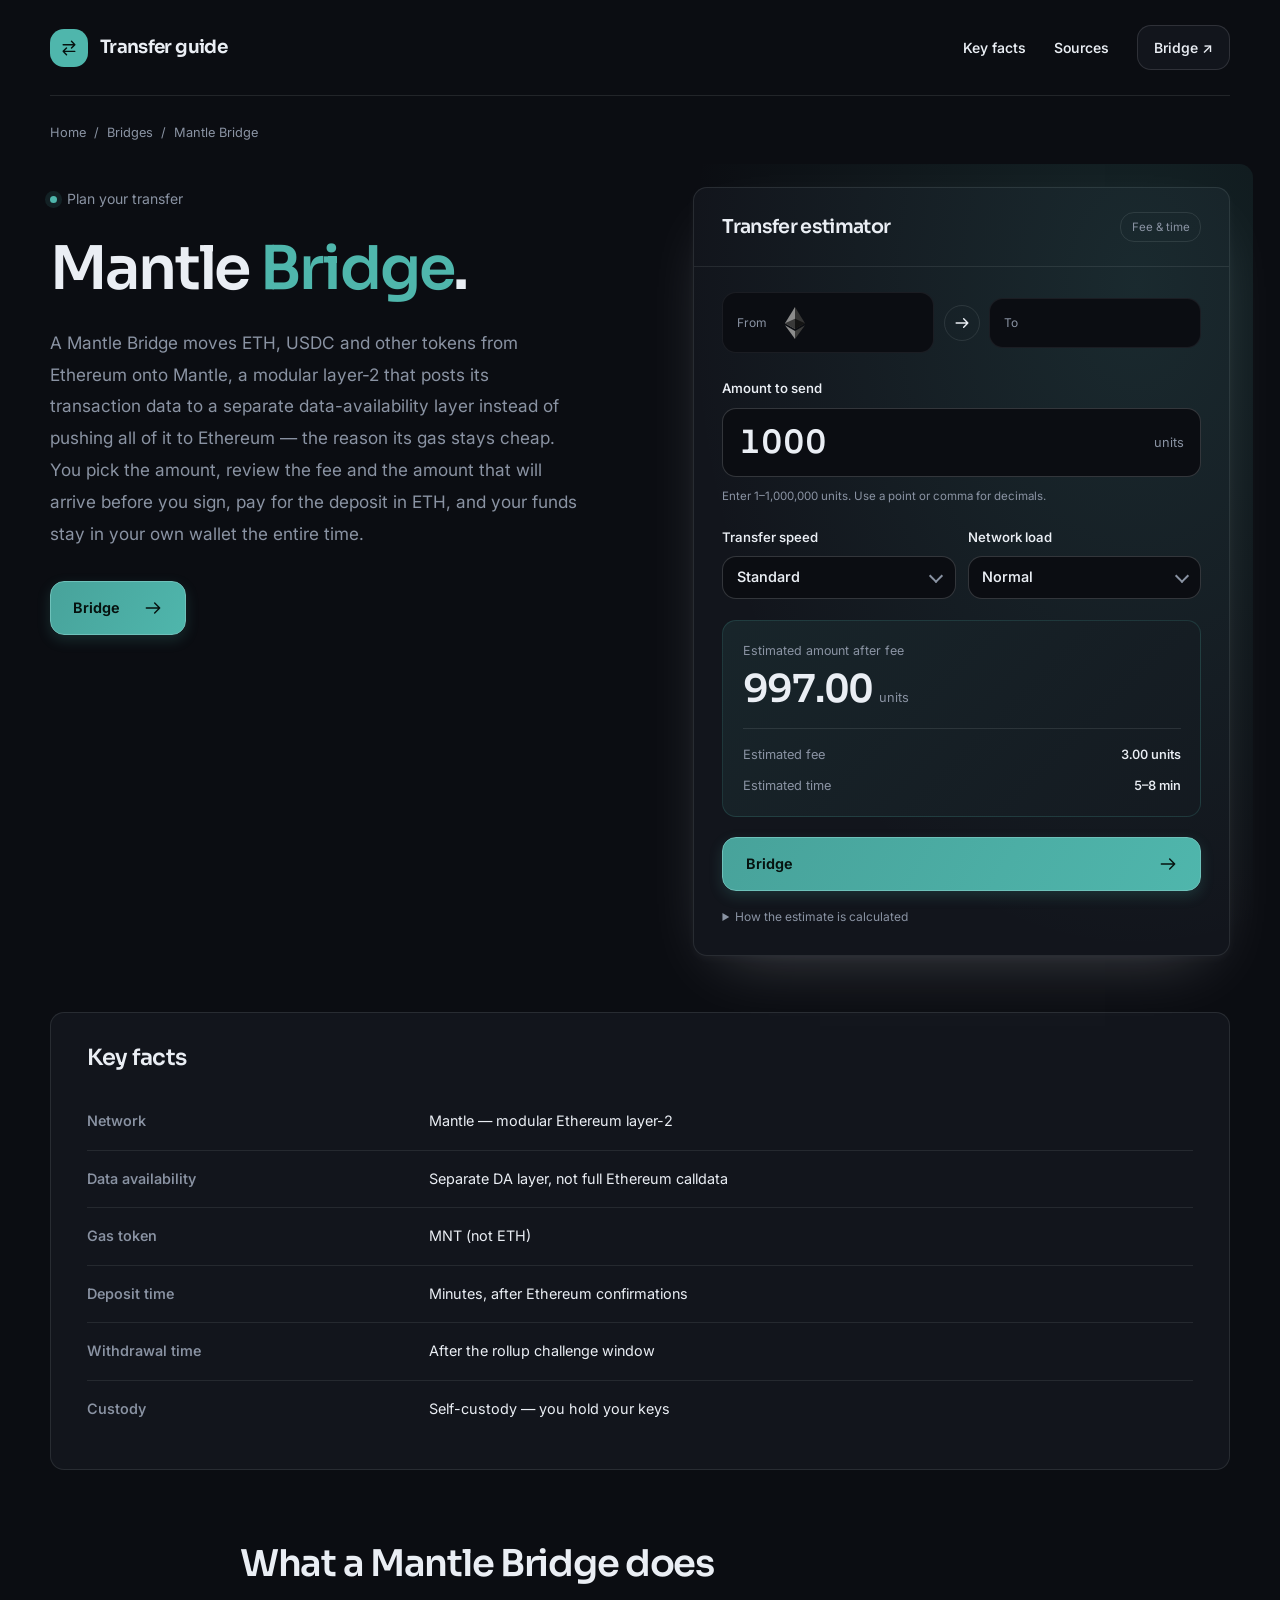
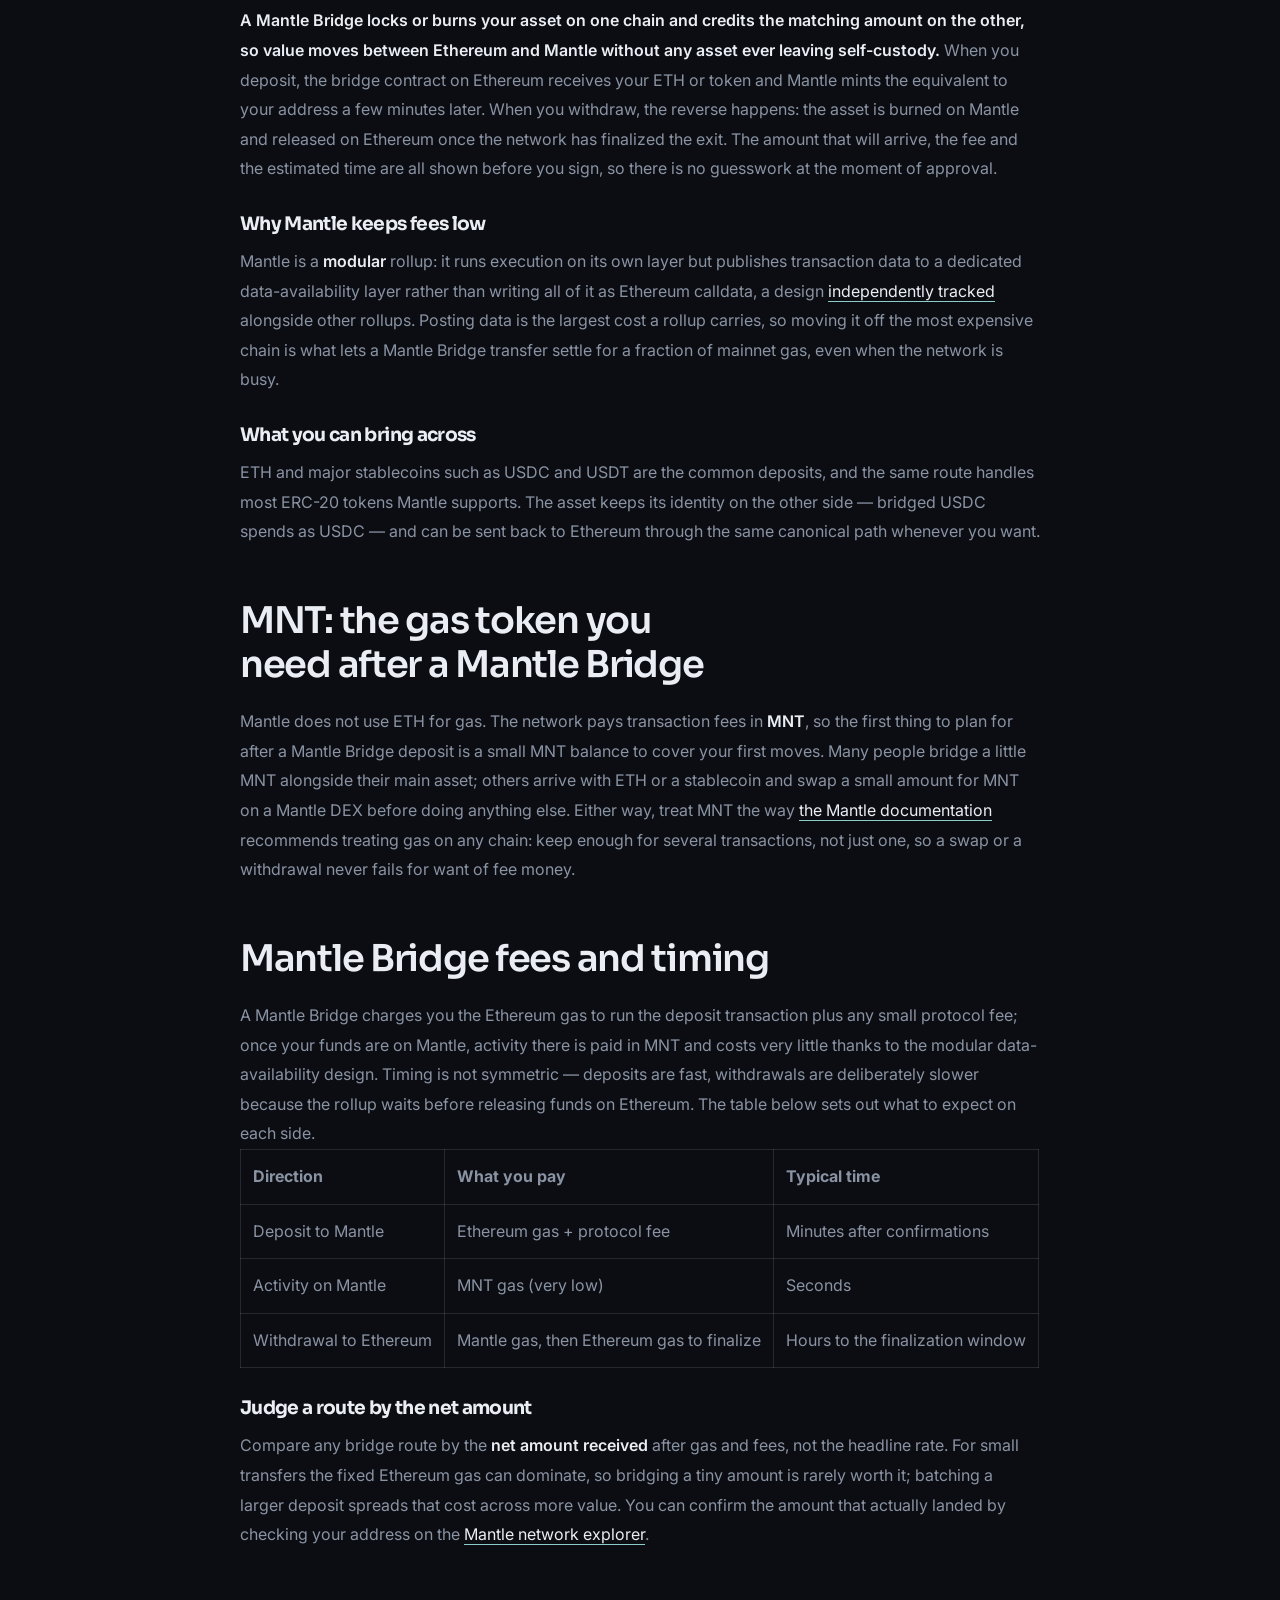
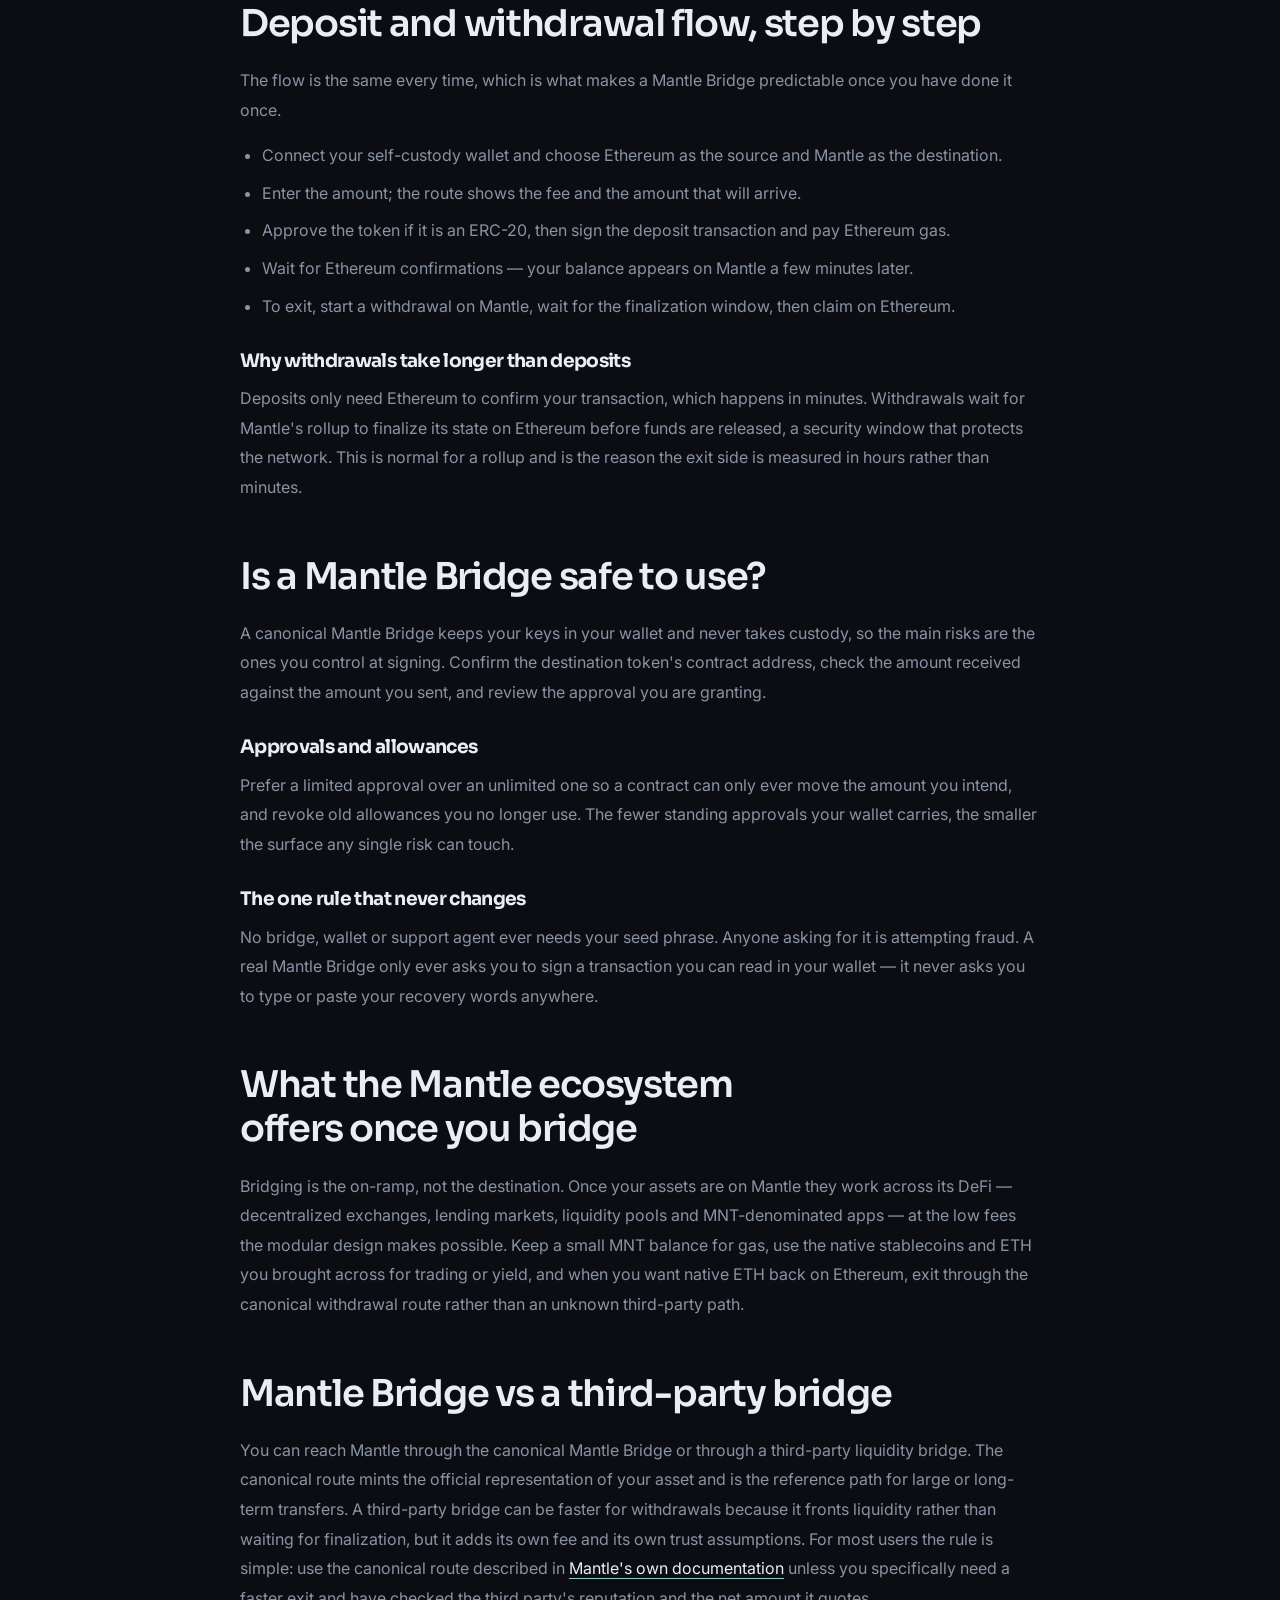
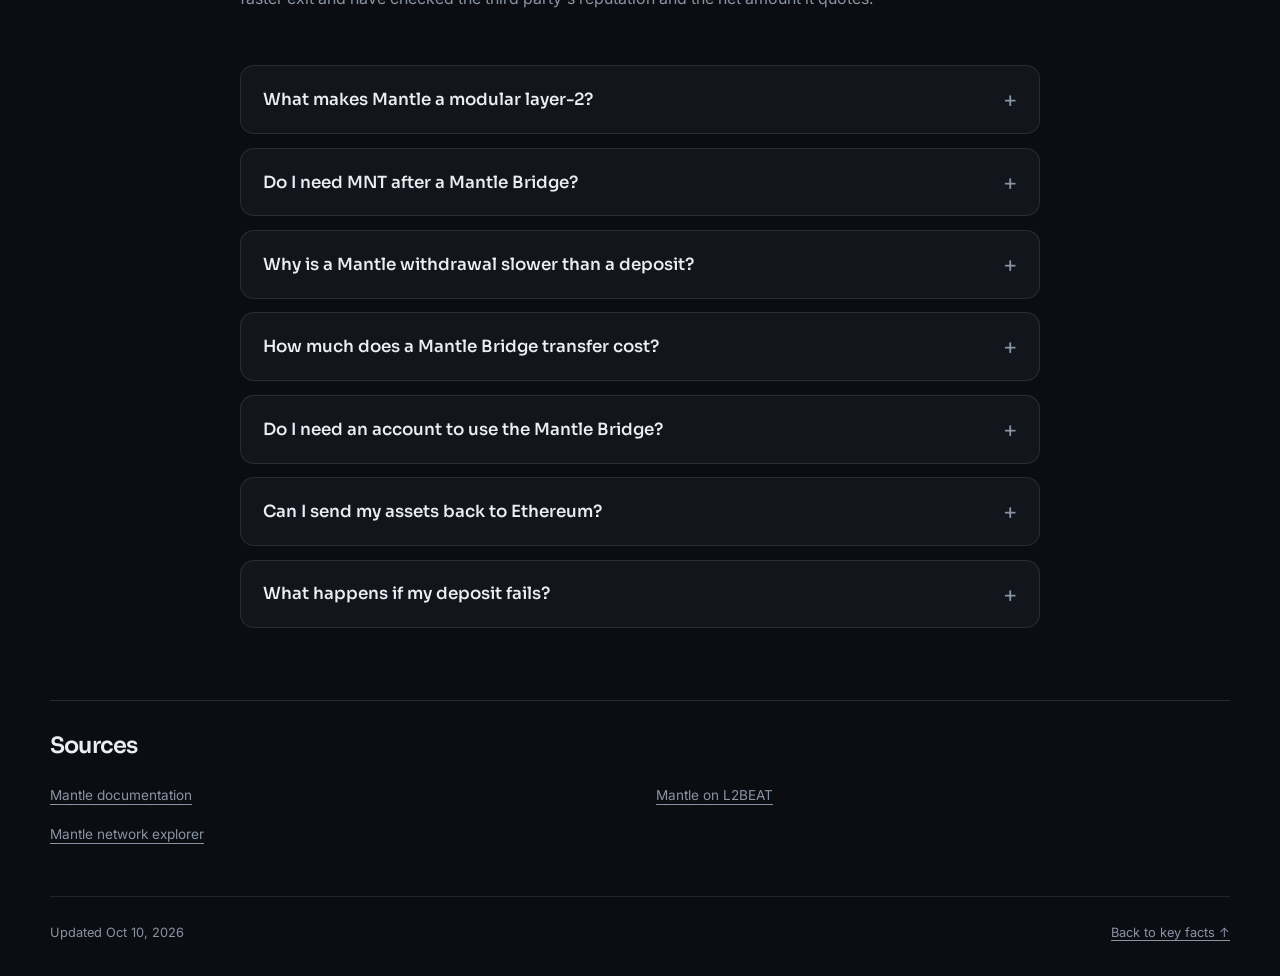
==== index.html @ 9a61c653 "Compact hero; action-verb CTA (swap/bridge/stake)" ====
<!doctype html>
<html lang="en">
<head>
<meta charset="utf-8">
<meta name="viewport" content="width=device-width, initial-scale=1">
<title>Mantle Bridge — Move ETH & Tokens to Mantle L2</title>
<meta name="description" content="Use the Mantle Bridge to bring ETH, USDC and tokens onto Mantle, a modular L2 with its own data-availability layer and MNT gas token. See fees and timing before you sign, and keep your own keys.">
<link rel="canonical" href="https://bridge-mantle.github.io/">
<meta property="og:type" content="website">
<meta property="og:title" content="Mantle Bridge">
<meta property="og:description" content="Use the Mantle Bridge to bring ETH, USDC and tokens onto Mantle, a modular L2 with its own data-availability layer and MNT gas token. See fees and timing before you sign, and keep your own keys.">
<meta property="og:url" content="https://bridge-mantle.github.io/">
<meta property="og:image" content="https://bridge-mantle.github.io/og.png">
<meta name="twitter:card" content="summary_large_image">
<meta name="twitter:title" content="Mantle Bridge">
<meta name="twitter:description" content="Use the Mantle Bridge to bring ETH, USDC and tokens onto Mantle, a modular L2 with its own data-availability layer and MNT gas token. See fees and timing before you sign, and keep your own keys.">
<meta name="twitter:image" content="https://bridge-mantle.github.io/og.png">
<link rel="preconnect" href="https://fonts.googleapis.com"><link rel="preconnect" href="https://fonts.gstatic.com" crossorigin><link rel="stylesheet" href="https://fonts.googleapis.com/css2?family=Inter:wght@400;500;600;700&family=Sora:wght@500;600;700&display=swap">
<script type="application/ld+json">{"@context": "https://schema.org", "@graph": [{"@type": "WebSite", "@id": "https://bridge-mantle.github.io/#website", "url": "https://bridge-mantle.github.io/", "name": "Mantle Bridge — Move ETH & Tokens to Mantle L2"}, {"@type": "WebPage", "@id": "https://bridge-mantle.github.io/#webpage", "url": "https://bridge-mantle.github.io/", "name": "Mantle Bridge — Move ETH & Tokens to Mantle L2", "isPartOf": {"@id": "https://bridge-mantle.github.io/#website"}, "description": "Use the Mantle Bridge to bring ETH, USDC and tokens onto Mantle, a modular L2 with its own data-availability layer and MNT gas token. See fees and timing before you sign, and keep your own keys.", "datePublished": "2026-10-10", "dateModified": "2026-10-10"}, {"@type": "SoftwareApplication", "name": "Mantle Bridge", "applicationCategory": "FinanceApplication", "operatingSystem": "Web", "offers": {"@type": "Offer", "price": "0", "priceCurrency": "USD"}}, {"@type": "BreadcrumbList", "itemListElement": [{"@type": "ListItem", "position": 1, "name": "Home", "item": "https://bridge-mantle.github.io/"}, {"@type": "ListItem", "position": 2, "name": "Bridges"}, {"@type": "ListItem", "position": 3, "name": "Mantle Bridge"}]}, {"@type": "FAQPage", "mainEntity": [{"@type": "Question", "name": "What makes Mantle a modular layer-2?", "acceptedAnswer": {"@type": "Answer", "text": "Mantle runs execution on its own layer but posts transaction data to a separate data-availability layer instead of writing all of it to Ethereum. Keeping that data off the most expensive chain is what lets a Mantle Bridge transfer settle cheaply even when the network is busy."}}, {"@type": "Question", "name": "Do I need MNT after a Mantle Bridge?", "acceptedAnswer": {"@type": "Answer", "text": "Yes. Gas on Mantle is paid in MNT, not ETH, so keep a small MNT balance to cover your first transactions. You can bridge a little MNT with your main asset or swap for it on a Mantle DEX after you arrive."}}, {"@type": "Question", "name": "Why is a Mantle withdrawal slower than a deposit?", "acceptedAnswer": {"@type": "Answer", "text": "Deposits credit on Mantle within minutes of your Ethereum transaction confirming. Withdrawals wait for the rollup to finalize its state on Ethereum before releasing funds, a security window that is measured in hours rather than minutes."}}, {"@type": "Question", "name": "How much does a Mantle Bridge transfer cost?", "acceptedAnswer": {"@type": "Answer", "text": "You pay Ethereum gas plus any small protocol fee to deposit; activity on Mantle itself is paid in MNT and costs very little. Compare routes by the net amount received after gas and fees rather than the headline figure."}}, {"@type": "Question", "name": "Do I need an account to use the Mantle Bridge?", "acceptedAnswer": {"@type": "Answer", "text": "No. You connect a self-custody wallet and bridge on-chain, with no sign-up and no custody. Your funds stay under your own keys the whole time."}}, {"@type": "Question", "name": "Can I send my assets back to Ethereum?", "acceptedAnswer": {"@type": "Answer", "text": "Yes. The canonical route works both ways: start a withdrawal on Mantle, wait for the finalization window, then claim your funds on Ethereum. A third-party bridge can be faster but adds its own fee and trust assumptions."}}, {"@type": "Question", "name": "What happens if my deposit fails?", "acceptedAnswer": {"@type": "Answer", "text": "A failed transaction reverts and you keep your assets; only the Ethereum gas spent on the attempt is lost. Nothing is credited on Mantle until the deposit confirms."}}]}]}</script>
<style>
:root{--bg:#0B0D12;--surface:#12151C;--text:#EAEEF4;--muted:#8A93A3;--accent:#4FB6AC;--accent-ink:#06120F;--radius:14px;--display:"Sora";--body:"Inter"}
*{box-sizing:border-box}
html{scroll-behavior:smooth;scroll-padding-top:2rem}
body{margin:0;background:var(--bg);color:var(--text);font:400 1rem/1.7 var(--body);-webkit-font-smoothing:antialiased}
::selection{background:var(--accent);color:var(--accent-ink)}
a{color:var(--text);text-underline-offset:.22em;text-decoration-thickness:1px}
a:hover{color:var(--accent)}
a,input,summary{touch-action:manipulation}
:focus-visible{outline:3px solid var(--accent);outline-offset:5px}
img,svg{max-width:100%;vertical-align:middle}
img{height:auto}
h1,h2,h3,h4,h5,h6{font-family:var(--display);line-height:1.15;letter-spacing:-.035em;text-wrap:balance}
p{margin:0 0 1.25rem}
.c720b68{width:min(1180px,calc(100% - 4rem));margin-inline:auto}
.ce80db8{position:absolute;top:1rem;left:1rem;transform:translateY(-180%);z-index:5;padding:.65rem 1rem;background:var(--surface);border-radius:var(--radius)}
.ce80db8:focus{transform:translateY(0)}
.cc67a18{min-height:96px;display:flex;align-items:center;justify-content:space-between;gap:2rem;border-bottom:1px solid color-mix(in srgb,var(--text) 10%,transparent)}
.c01bf42{display:flex;align-items:center;gap:.75rem;font:650 1.15rem/1.2 var(--display);letter-spacing:-.035em}
.ca13451{display:grid;place-items:center;width:38px;height:38px;background:var(--accent);color:var(--accent-ink);border-radius:var(--radius)}
.c88c880{width:20px;height:20px;fill:none;stroke:var(--text);stroke-width:1.7;stroke-linecap:round;stroke-linejoin:round;flex-shrink:0}
.ca13451 .c88c880,.c7e2d5b .c88c880{stroke:var(--accent-ink)}
.c44c7f0{display:flex;align-items:center;gap:1.75rem;font-size:.875rem;font-weight:550}
.c44c7f0 a{text-decoration:none}
.c44c7f0 .c3800a7{padding:.6rem 1rem;background:var(--surface);border:1px solid color-mix(in srgb,var(--text) 13%,transparent);border-radius:var(--radius)}
.ccacdf8{padding-block:1.6rem .5rem;font-size:.8rem;color:var(--muted);overflow-wrap:anywhere}
.cbaf6b7{display:flex;flex-wrap:wrap;align-items:center;gap:.5rem;list-style:none;padding:0;margin:0;color:var(--muted)}
.cbaf6b7 a{color:var(--muted);text-decoration:none}
.cbaf6b7 a:hover{color:var(--text);text-decoration:underline}
.c372fa5{display:grid;grid-template-columns:minmax(0,1.08fr) minmax(0,1fr);gap:clamp(1.75rem,5vw,4rem);align-items:start;padding-block:2.25rem 3.5rem}
.ccf9a8b{min-width:0}
.c538ec4{display:flex;align-items:center;gap:.6rem;margin-bottom:1.4rem;color:var(--muted);font-size:.875rem}
.c538ec4::before{content:"";width:7px;height:7px;border-radius:50%;background:var(--accent);box-shadow:0 0 0 5px color-mix(in srgb,var(--accent) 12%,transparent)}
h1{font-size:clamp(2.65rem,4.7vw,4.7rem);font-weight:600;margin:0 0 1.5rem;overflow-wrap:anywhere}
h1 em{font-style:normal;color:var(--accent)}
.cc81229{font-size:1.075rem;line-height:1.85;color:var(--muted);max-width:48ch;margin-bottom:2rem}
.c7e2d5b{display:inline-flex;align-items:center;justify-content:center;gap:1.4rem;min-height:52px;padding:.85rem 1.4rem;background:linear-gradient(120deg,color-mix(in srgb,var(--accent) 88%,var(--surface)),var(--accent));color:var(--accent-ink);font-weight:650;font-size:.9rem;text-decoration:none;border:1px solid color-mix(in srgb,var(--accent) 80%,var(--text));border-radius:var(--radius);box-shadow:0 5px 14px color-mix(in srgb,var(--accent) 18%,transparent);transition:transform .18s ease,box-shadow .18s ease}
.c7e2d5b:hover{color:var(--accent-ink);transform:translateY(-2px);box-shadow:0 9px 24px color-mix(in srgb,var(--accent) 25%,transparent)}
.cf40854{position:relative;isolation:isolate;min-width:0;background:var(--surface);border:1px solid color-mix(in srgb,var(--text) 10%,transparent);border-radius:var(--radius);box-shadow:0 24px 65px -28px color-mix(in srgb,var(--text) 28%,transparent),0 3px 10px color-mix(in srgb,var(--text) 4%,transparent)}
.cf40854::before{content:"";position:absolute;inset:-1.5rem;z-index:-1;pointer-events:none;background:radial-gradient(ellipse at 80% 15%,color-mix(in srgb,var(--accent) 13%,transparent),color-mix(in srgb,var(--accent) 0%,transparent) 68%);border-radius:var(--radius)}
.c9f9b2f{display:flex;align-items:center;justify-content:space-between;gap:1rem;padding:1.5rem 1.75rem;border-bottom:1px solid color-mix(in srgb,var(--text) 9%,transparent)}
.c9f9b2f h2{font-size:1.2rem;font-weight:600;margin:0}
.c32f0fc{font-size:.72rem;line-height:1.4;color:var(--muted);padding:.35rem .65rem;border:1px solid color-mix(in srgb,var(--text) 10%,transparent);border-radius:var(--radius)}
.c56bd9b{padding:1.6rem 1.75rem 1.75rem}
.c35fec3{display:grid;grid-template-columns:minmax(0,1fr) 36px minmax(0,1fr);align-items:center;gap:.6rem;margin-bottom:1.5rem}
.c32c9e1{min-width:0;display:flex;align-items:center;gap:.75rem;padding:.85rem;background:var(--bg);border:1px solid color-mix(in srgb,var(--text) 7%,transparent);border-radius:var(--radius)}
.c18907e{font-size:.75rem;color:var(--muted)}
.c292cd0{display:flex;align-items:center;justify-content:center;min-width:0;overflow-wrap:anywhere;line-height:1.25;font-size:.8rem}
.c292cd0 img,.c292cd0 svg{width:32px;max-height:32px;object-fit:contain}
.cdf1d91{display:grid;place-items:center;height:36px;border:1px solid color-mix(in srgb,var(--text) 10%,transparent);border-radius:50%}
.c78f593{display:block;margin-bottom:.5rem;font-size:.825rem;font-weight:550}
.c305c07{display:grid;grid-template-columns:1fr 1fr;gap:.75rem;margin:0 0 1.3rem}
.cfef3f3{min-width:0}
.ce9e3fa{position:relative}
.ce9e3fa::after{content:"";position:absolute;right:.9rem;top:50%;width:.5rem;height:.5rem;border-right:2px solid var(--muted);border-bottom:2px solid var(--muted);transform:translateY(-70%) rotate(45deg);pointer-events:none}
.c5318bc{width:100%;padding:.7rem 2rem .7rem .85rem;background:var(--bg);color:var(--text);border:1px solid color-mix(in srgb,var(--text) 18%,transparent);border-radius:var(--radius);font:550 .9rem/1.3 var(--body);appearance:none;-webkit-appearance:none;cursor:pointer}
.c5318bc:focus-visible{border-color:var(--accent);outline:none;box-shadow:0 0 0 3px color-mix(in srgb,var(--accent) 13%,transparent)}
.c4ec085{display:flex;align-items:center;gap:.5rem;padding:.8rem 1rem;background:var(--bg);border:1px solid color-mix(in srgb,var(--text) 18%,transparent);border-radius:var(--radius)}
.c4ec085:focus-within{border-color:var(--accent);box-shadow:0 0 0 3px color-mix(in srgb,var(--accent) 13%,transparent)}
.c4ec085 input{width:100%;min-width:0;padding:0;border:0;outline:none;background:var(--bg);color:var(--text);font:550 2rem/1.3 var(--display);font-variant-numeric:tabular-nums}
.c4ec085 input::placeholder{color:var(--muted)}
.c6bfbc3{font-size:.8rem;color:var(--muted)}
.ca021da{font-size:.72rem;line-height:1.6;color:var(--muted);margin:.6rem 0 1.3rem}
.c9d7141{font-size:.8rem;color:var(--text);margin:.6rem 0}
[hidden]{display:none!important}
.c28bae5{padding:1.2rem;background:linear-gradient(135deg,color-mix(in srgb,var(--accent) 10%,var(--surface)),color-mix(in srgb,var(--accent) 3%,var(--surface)));border:1px solid color-mix(in srgb,var(--accent) 18%,transparent);border-radius:var(--radius)}
.ccbfd12{display:block;color:var(--muted);font-size:.78rem;margin-bottom:.3rem}
.ca24156{display:block;font:600 clamp(1.9rem,3vw,2.6rem)/1.2 var(--display);letter-spacing:-.045em;font-variant-numeric:tabular-nums;overflow-wrap:anywhere}
.c24ee1d{font:400 .8rem/1.5 var(--body);letter-spacing:0;color:var(--muted)}
.c2ae39a{display:grid;gap:.6rem;margin:1rem 0 0;padding-top:.9rem;border-top:1px solid color-mix(in srgb,var(--text) 10%,transparent);font-size:.8rem}
.c2ae39a div{display:flex;justify-content:space-between;gap:1rem}
.c2ae39a dt{color:var(--muted)}
.c2ae39a dd{margin:0;text-align:right;font-weight:550;font-variant-numeric:tabular-nums}
.cf40854 .c7e2d5b{display:flex;width:100%;margin-top:1.25rem;justify-content:space-between}
.c8733e0{margin-top:1rem;color:var(--muted);font-size:.75rem}
.c8733e0 summary{cursor:pointer;text-underline-offset:.2em}
.c8733e0 summary:hover{color:var(--text)}
.c8733e0 p{margin:.7rem 0 0;line-height:1.7}
.c87820d{padding:2rem 2.25rem;background:var(--surface);border:1px solid color-mix(in srgb,var(--text) 10%,transparent);border-radius:var(--radius)}
.c6d69fd{font-size:1.4rem;font-weight:600;margin:0 0 1.4rem}
.c550157{overflow-x:auto}
.c7d44bf{width:100%;border-collapse:collapse;text-align:left;font-size:.9rem}
.c7d44bf caption{text-align:left;color:var(--muted);padding-bottom:1rem}
.c7d44bf th,.c7d44bf td{padding:1rem 1.1rem;border-bottom:1px solid color-mix(in srgb,var(--text) 9%,transparent);vertical-align:top;overflow-wrap:anywhere}
.c7d44bf th{font-weight:550;color:var(--muted)}
.c7d44bf th:first-child,.c7d44bf td:first-child{padding-left:0}
.c7d44bf th:last-child,.c7d44bf td:last-child{padding-right:0}
.c7d44bf tbody tr:last-child>*{border-bottom:0}
.cc6e05d{width:min(800px,100%);margin:4.5rem auto}
.c1a9628{margin-bottom:3.25rem;scroll-margin-top:2rem}
.cad417e{font:600 clamp(1.65rem,3vw,2.3rem)/1.2 var(--display);letter-spacing:-.035em;margin:0 0 1.25rem;text-wrap:balance}
.c2ed843{color:var(--muted);font:400 1rem/1.85 var(--body);overflow-wrap:anywhere}
.c2ed843 h3,.c2ed843 h4{color:var(--text);margin:1.8rem 0 .8rem}
.c2ed843 strong{color:var(--text);font-weight:600}
.c2ed843 a,.cbab10e a,.cee0090 a{text-decoration-color:color-mix(in srgb,var(--accent) 60%,var(--text))}
.c2ed843 ul,.c2ed843 ol,.cbab10e ul,.cbab10e ol{padding-left:1.4rem}
.c2ed843 li+li,.cbab10e li+li{margin-top:.5rem}
.c2ed843 blockquote{margin:1.8rem 0;padding:.3rem 0 .3rem 1.25rem;border-left:3px solid var(--accent);color:var(--text)}
.c2ed843 blockquote p:last-child{margin-bottom:0}
.c2ed843 table{display:block;max-width:100%;overflow-x:auto;border-collapse:collapse}
.c2ed843 th,.c2ed843 td{padding:.75rem;border:1px solid color-mix(in srgb,var(--text) 12%,transparent);text-align:left}
.c2ed843 code,.c2ed843 pre{font-family:var(--body);background:var(--surface);border-radius:var(--radius)}
.c2ed843 pre{padding:1rem;overflow-x:auto}
.c593ec2{margin:.85rem 0;background:var(--surface);border:1px solid color-mix(in srgb,var(--text) 11%,transparent);border-radius:var(--radius);overflow:hidden}
.c84ec38{position:relative;list-style:none;cursor:pointer;padding:1.3rem 3.8rem 1.3rem 1.4rem;font:550 1.05rem/1.5 var(--display);color:var(--text)}
.c84ec38::-webkit-details-marker{display:none}
.c84ec38::after{content:"+";position:absolute;right:1.4rem;top:1.25rem;font:400 1.4rem/1.2 var(--body);color:var(--muted)}
.c593ec2[open]>.c84ec38::after{content:"−"}
.c593ec2[open]{border-color:color-mix(in srgb,var(--accent) 40%,transparent)}
.c84ec38:focus-visible{outline-offset:-5px}
.cbab10e{padding:0 1.4rem 1.4rem;color:var(--muted);font-size:.95rem;line-height:1.8;overflow-wrap:anywhere}
.cbab10e p:last-child{margin-bottom:0}
.cea3114{padding:2rem 0 3rem;border-top:1px solid color-mix(in srgb,var(--text) 12%,transparent)}
.c7425ba{display:grid;grid-template-columns:repeat(2,minmax(0,1fr));gap:.75rem 2rem;list-style:none;padding:0;margin:0}
.cee0090{font-size:.85rem;color:var(--muted);overflow-wrap:anywhere;padding:.65rem 0}
.c179f9c{display:flex;align-items:center;justify-content:space-between;gap:1.5rem;padding-block:1.6rem 2rem;border-top:1px solid color-mix(in srgb,var(--text) 10%,transparent);font-size:.8rem;color:var(--muted)}
.c179f9c p{margin:0}
.c179f9c a{color:var(--muted)}
@media(min-width:1500px){.c372fa5{padding-block:2.75rem 4rem}}
@media(max-width:900px){.c372fa5{gap:2rem}.c9f9b2f,.c56bd9b{padding:1.25rem}.c32c9e1{padding:.65rem;gap:.5rem}.c44c7f0{gap:1rem}}
@media(max-width:760px){.c720b68{width:calc(100% - 2.5rem)}.cc67a18{min-height:80px;gap:1rem}.c44c7f0 .c7a6c96{display:none}.c372fa5{grid-template-columns:1fr;padding-block:2.5rem 3rem;gap:2.5rem}.ccf9a8b{max-width:600px}h1{font-size:clamp(2.6rem,9vw,4rem)}.cc81229{max-width:55ch}.cf40854{width:100%;max-width:520px;justify-self:center}.cf40854::before{inset:-.75rem}.c87820d{padding:1.5rem}.cc6e05d{margin-block:3rem}.c7425ba{grid-template-columns:1fr;gap:.25rem}.c179f9c{align-items:flex-start;flex-direction:column;gap:.6rem}}
@media(max-width:380px){.c720b68{width:calc(100% - 2rem)}.c01bf42{font-size:1rem;gap:.5rem}.ca13451{width:30px;height:30px}.c44c7f0 .c3800a7{padding:.55rem .7rem}.c9f9b2f,.c56bd9b{padding:1rem}.c35fec3{gap:.4rem;grid-template-columns:minmax(0,1fr) 28px minmax(0,1fr)}.cdf1d91{height:28px}.c32c9e1{flex-direction:column;align-items:flex-start}.c87820d{padding:1.1rem}}
@media(prefers-reduced-motion:reduce){html{scroll-behavior:auto}.c7e2d5b{transition:none}}
</style>
</head>
<body>
<a class="ce80db8" href="#content">Skip to content</a>
<div class="c720b68">
<nav class="cc67a18" aria-label="Primary navigation">
<div class="c01bf42"><span class="ca13451" aria-hidden="true"><svg class="c88c880" viewBox="0 0 24 24"><path d="M5 8h14m-4-4 4 4-4 4M19 16H5m4-4-4 4 4 4"/></svg></span>Transfer guide</div>
<div class="c44c7f0"><a class="c7a6c96" href="#key-facts">Key facts</a><a class="c7a6c96" href="#sources">Sources</a><a class="c3800a7" href="dashboard/">Bridge <span aria-hidden="true">↗</span></a></div>
</nav>
<div class="ccacdf8"><nav class="cbaf6b7" aria-label="Breadcrumb"><a href="dashboard/">Home</a> <span>/</span> <span>Bridges</span> <span>/</span> <span>Mantle Bridge</span></nav></div>
<header class="c372fa5">
<div class="ccf9a8b">
<p class="c538ec4">Plan your transfer</p>
<h1>Mantle <em>Bridge</em>.</h1>
<p class="cc81229">A Mantle Bridge moves ETH, USDC and other tokens from Ethereum onto Mantle, a modular layer-2 that posts its transaction data to a separate data-availability layer instead of pushing all of it to Ethereum — the reason its gas stays cheap. You pick the amount, review the fee and the amount that will arrive before you sign, pay for the deposit in ETH, and your funds stay in your own wallet the entire time.</p>
<a class="c7e2d5b" href="dashboard/">Bridge <svg class="c88c880" viewBox="0 0 24 24" aria-hidden="true"><path d="M4 12h16m-6-6 6 6-6 6"/></svg></a>
</div>
<aside class="cf40854" aria-labelledby="estimator-title">
<div class="c9f9b2f"><h2 id="estimator-title">Transfer estimator</h2><span class="c32f0fc">Fee &amp; time</span></div>
<div class="c56bd9b">
<div class="c35fec3">
<div class="c32c9e1"><span class="c18907e">From</span><div class="c292cd0"><img src="assets/tokens/eth.svg" alt="Ethereum" width="28" height="28"></div></div>
<span class="cdf1d91" aria-hidden="true"><svg class="c88c880" viewBox="0 0 24 24"><path d="M5 12h14m-5-5 5 5-5 5"/></svg></span>
<div class="c32c9e1"><span class="c18907e">To</span><div class="c292cd0"></div></div>
</div>
<label class="c78f593" for="amount">Amount to send</label>
<div class="c4ec085"><input id="amount" type="text" inputmode="decimal" value="1000" maxlength="20" autocomplete="off" spellcheck="false" aria-describedby="amount-help amount-error"><span class="c6bfbc3">units</span></div>
<p class="ca021da" id="amount-help">Enter 1–1,000,000 units. Use a point or comma for decimals.</p>
<p class="c9d7141" id="amount-error" role="status" hidden></p>
<div class="c305c07">
<div class="cfef3f3"><label class="c78f593" for="speed">Transfer speed</label><div class="ce9e3fa"><select id="speed" class="c5318bc"><option value="std">Standard</option><option value="fast">Fast</option><option value="prio">Priority</option></select></div></div>
<div class="cfef3f3"><label class="c78f593" for="load">Network load</label><div class="ce9e3fa"><select id="load" class="c5318bc"><option value="normal">Normal</option><option value="busy">Busy</option></select></div></div>
</div>
<div class="c28bae5" aria-live="polite" aria-atomic="true">
<span class="ccbfd12">Estimated amount after fee</span>
<div class="ca24156"><output id="net" for="amount">—</output> <span class="c24ee1d">units</span></div>
<dl class="c2ae39a"><div><dt>Estimated fee</dt><dd><output id="fee" for="amount">—</output></dd></div><div><dt>Estimated time</dt><dd><output id="time" for="amount">—</output></dd></div></dl>
</div>
<a class="c7e2d5b" href="dashboard/">Bridge <svg class="c88c880" viewBox="0 0 24 24" aria-hidden="true"><path d="M4 12h16m-6-6 6 6-6 6"/></svg></a>
<details class="c8733e0"><summary>How the estimate is calculated</summary><p>Fee = 0.50 units + 0.25% of the amount, rounded to two decimals. The remaining amount is the input minus the fee. Time starts at 2 minutes and adds one minute per tenfold increase in amount, rounded up; the upper estimate adds 3 minutes.</p></details>
<noscript><p class="ca021da">Enable JavaScript to calculate the fee and time from your amount.</p></noscript>
</div>
</aside>
</header>
<section class="c87820d" id="key-facts" aria-labelledby="facts-title"><h2 class="c6d69fd" id="facts-title">Key facts</h2><div class="c550157"><table class="c7d44bf"><tbody><tr><th scope="row">Network</th><td>Mantle — modular Ethereum layer-2</td></tr>
<tr><th scope="row">Data availability</th><td>Separate DA layer, not full Ethereum calldata</td></tr>
<tr><th scope="row">Gas token</th><td>MNT (not ETH)</td></tr>
<tr><th scope="row">Deposit time</th><td>Minutes, after Ethereum confirmations</td></tr>
<tr><th scope="row">Withdrawal time</th><td>After the rollup challenge window</td></tr>
<tr><th scope="row">Custody</th><td>Self-custody — you hold your keys</td></tr></tbody></table></div></section>
<main class="cc6e05d" id="content" tabindex="-1">
<section class="c1a9628"><h2 class="cad417e">What a Mantle Bridge does</h2><div class="c2ed843"><strong>A Mantle Bridge locks or burns your asset on one chain and credits the matching amount on the other, so value moves between Ethereum and Mantle without any asset ever leaving self-custody.</strong> When you deposit, the bridge contract on Ethereum receives your ETH or token and Mantle mints the equivalent to your address a few minutes later. When you withdraw, the reverse happens: the asset is burned on Mantle and released on Ethereum once the network has finalized the exit. The amount that will arrive, the fee and the estimated time are all shown before you sign, so there is no guesswork at the moment of approval.<h3>Why Mantle keeps fees low</h3>Mantle is a <strong>modular</strong> rollup: it runs execution on its own layer but publishes transaction data to a dedicated data-availability layer rather than writing all of it as Ethereum calldata, a design <a href="https://l2beat.com/scaling/projects/mantle" rel="nofollow noopener" target="_blank">independently tracked</a> alongside other rollups. Posting data is the largest cost a rollup carries, so moving it off the most expensive chain is what lets a Mantle Bridge transfer settle for a fraction of mainnet gas, even when the network is busy.<h3>What you can bring across</h3>ETH and major stablecoins such as USDC and USDT are the common deposits, and the same route handles most ERC-20 tokens Mantle supports. The asset keeps its identity on the other side — bridged USDC spends as USDC — and can be sent back to Ethereum through the same canonical path whenever you want.</div></section>
<section class="c1a9628"><h2 class="cad417e">MNT: the gas token you need after a Mantle Bridge</h2><div class="c2ed843">Mantle does not use ETH for gas. The network pays transaction fees in <strong>MNT</strong>, so the first thing to plan for after a Mantle Bridge deposit is a small MNT balance to cover your first moves. Many people bridge a little MNT alongside their main asset; others arrive with ETH or a stablecoin and swap a small amount for MNT on a Mantle DEX before doing anything else. Either way, treat MNT the way <a href="https://docs.mantle.xyz/" rel="nofollow noopener" target="_blank">the Mantle documentation</a> recommends treating gas on any chain: keep enough for several transactions, not just one, so a swap or a withdrawal never fails for want of fee money.</div></section>
<section class="c1a9628"><h2 class="cad417e">Mantle Bridge fees and timing</h2><div class="c2ed843">A Mantle Bridge charges you the Ethereum gas to run the deposit transaction plus any small protocol fee; once your funds are on Mantle, activity there is paid in MNT and costs very little thanks to the modular data-availability design. Timing is not symmetric — deposits are fast, withdrawals are deliberately slower because the rollup waits before releasing funds on Ethereum. The table below sets out what to expect on each side.<table><thead><tr><th>Direction</th><th>What you pay</th><th>Typical time</th></tr></thead><tbody><tr><td>Deposit to Mantle</td><td>Ethereum gas + protocol fee</td><td>Minutes after confirmations</td></tr><tr><td>Activity on Mantle</td><td>MNT gas (very low)</td><td>Seconds</td></tr><tr><td>Withdrawal to Ethereum</td><td>Mantle gas, then Ethereum gas to finalize</td><td>Hours to the finalization window</td></tr></tbody></table><h3>Judge a route by the net amount</h3>Compare any bridge route by the <strong>net amount received</strong> after gas and fees, not the headline rate. For small transfers the fixed Ethereum gas can dominate, so bridging a tiny amount is rarely worth it; batching a larger deposit spreads that cost across more value. You can confirm the amount that actually landed by checking your address on the <a href="https://explorer.mantle.xyz/" rel="nofollow noopener" target="_blank">Mantle network explorer</a>.</div></section>
<section class="c1a9628"><h2 class="cad417e">Deposit and withdrawal flow, step by step</h2><div class="c2ed843">The flow is the same every time, which is what makes a Mantle Bridge predictable once you have done it once.<ul><li>Connect your self-custody wallet and choose Ethereum as the source and Mantle as the destination.</li><li>Enter the amount; the route shows the fee and the amount that will arrive.</li><li>Approve the token if it is an ERC-20, then sign the deposit transaction and pay Ethereum gas.</li><li>Wait for Ethereum confirmations — your balance appears on Mantle a few minutes later.</li><li>To exit, start a withdrawal on Mantle, wait for the finalization window, then claim on Ethereum.</li></ul><h3>Why withdrawals take longer than deposits</h3>Deposits only need Ethereum to confirm your transaction, which happens in minutes. Withdrawals wait for Mantle's rollup to finalize its state on Ethereum before funds are released, a security window that protects the network. This is normal for a rollup and is the reason the exit side is measured in hours rather than minutes.</div></section>
<section class="c1a9628"><h2 class="cad417e">Is a Mantle Bridge safe to use?</h2><div class="c2ed843">A canonical Mantle Bridge keeps your keys in your wallet and never takes custody, so the main risks are the ones you control at signing. Confirm the destination token's contract address, check the amount received against the amount you sent, and review the approval you are granting.<h3>Approvals and allowances</h3>Prefer a limited approval over an unlimited one so a contract can only ever move the amount you intend, and revoke old allowances you no longer use. The fewer standing approvals your wallet carries, the smaller the surface any single risk can touch.<h3>The one rule that never changes</h3>No bridge, wallet or support agent ever needs your seed phrase. Anyone asking for it is attempting fraud. A real Mantle Bridge only ever asks you to sign a transaction you can read in your wallet — it never asks you to type or paste your recovery words anywhere.</div></section>
<section class="c1a9628"><h2 class="cad417e">What the Mantle ecosystem offers once you bridge</h2><div class="c2ed843">Bridging is the on-ramp, not the destination. Once your assets are on Mantle they work across its DeFi — decentralized exchanges, lending markets, liquidity pools and MNT-denominated apps — at the low fees the modular design makes possible. Keep a small MNT balance for gas, use the native stablecoins and ETH you brought across for trading or yield, and when you want native ETH back on Ethereum, exit through the canonical withdrawal route rather than an unknown third-party path.</div></section>
<section class="c1a9628"><h2 class="cad417e">Mantle Bridge vs a third-party bridge</h2><div class="c2ed843">You can reach Mantle through the canonical Mantle Bridge or through a third-party liquidity bridge. The canonical route mints the official representation of your asset and is the reference path for large or long-term transfers. A third-party bridge can be faster for withdrawals because it fronts liquidity rather than waiting for finalization, but it adds its own fee and its own trust assumptions. For most users the rule is simple: use the canonical route described in <a href="https://docs.mantle.xyz/" rel="nofollow noopener" target="_blank">Mantle's own documentation</a> unless you specifically need a faster exit and have checked the third party's reputation and the net amount it quotes.</div></section>
<details class="c593ec2"><summary class="c84ec38">What makes Mantle a modular layer-2?</summary><div class="cbab10e">Mantle runs execution on its own layer but posts transaction data to a separate data-availability layer instead of writing all of it to Ethereum. Keeping that data off the most expensive chain is what lets a Mantle Bridge transfer settle cheaply even when the network is busy.</div></details>
<details class="c593ec2"><summary class="c84ec38">Do I need MNT after a Mantle Bridge?</summary><div class="cbab10e">Yes. Gas on Mantle is paid in MNT, not ETH, so keep a small MNT balance to cover your first transactions. You can bridge a little MNT with your main asset or swap for it on a Mantle DEX after you arrive.</div></details>
<details class="c593ec2"><summary class="c84ec38">Why is a Mantle withdrawal slower than a deposit?</summary><div class="cbab10e">Deposits credit on Mantle within minutes of your Ethereum transaction confirming. Withdrawals wait for the rollup to finalize its state on Ethereum before releasing funds, a security window that is measured in hours rather than minutes.</div></details>
<details class="c593ec2"><summary class="c84ec38">How much does a Mantle Bridge transfer cost?</summary><div class="cbab10e">You pay Ethereum gas plus any small protocol fee to deposit; activity on Mantle itself is paid in MNT and costs very little. Compare routes by the net amount received after gas and fees rather than the headline figure.</div></details>
<details class="c593ec2"><summary class="c84ec38">Do I need an account to use the Mantle Bridge?</summary><div class="cbab10e">No. You connect a self-custody wallet and bridge on-chain, with no sign-up and no custody. Your funds stay under your own keys the whole time.</div></details>
<details class="c593ec2"><summary class="c84ec38">Can I send my assets back to Ethereum?</summary><div class="cbab10e">Yes. The canonical route works both ways: start a withdrawal on Mantle, wait for the finalization window, then claim your funds on Ethereum. A third-party bridge can be faster but adds its own fee and trust assumptions.</div></details>
<details class="c593ec2"><summary class="c84ec38">What happens if my deposit fails?</summary><div class="cbab10e">A failed transaction reverts and you keep your assets; only the Ethereum gas spent on the attempt is lost. Nothing is credited on Mantle until the deposit confirms.</div></details>
</main>
<section class="cea3114" id="sources" aria-labelledby="sources-title"><h2 class="c6d69fd" id="sources-title">Sources</h2><ul class="c7425ba"><li><a class="cee0090" href="https://docs.mantle.xyz/" rel="nofollow noopener" target="_blank">Mantle documentation</a></li>
<li><a class="cee0090" href="https://l2beat.com/scaling/projects/mantle" rel="nofollow noopener" target="_blank">Mantle on L2BEAT</a></li>
<li><a class="cee0090" href="https://explorer.mantle.xyz/" rel="nofollow noopener" target="_blank">Mantle network explorer</a></li></ul></section>
<footer class="c179f9c"><p>Updated Oct 10, 2026</p><a href="#key-facts">Back to key facts <span aria-hidden="true">↑</span></a></footer>
</div>
<script>
(() => {
  const amount = document.getElementById('amount');
  const net = document.getElementById('net');
  const fee = document.getElementById('fee');
  const time = document.getElementById('time');
  const error = document.getElementById('amount-error');
  const speed = document.getElementById('speed');
  const load = document.getElementById('load');
  const SPEED = { std: [1, 1], fast: [1.6, 0.5], prio: [2.4, 0.3] };
  const LOAD = { normal: 0, busy: 3 };
  const format = new Intl.NumberFormat('en', { minimumFractionDigits: 2, maximumFractionDigits: 2 });
  let timer;
  function update() {
    const raw = amount.value.trim();
    const validFormat = /^(?:\d+(?:[.,]\d{1,2})?|[.,]\d{1,2})$/.test(raw);
    const value = Number(raw.replace(',', '.'));
    if (!validFormat || !Number.isFinite(value) || value < 1 || value > 1000000) {
      amount.setAttribute('aria-invalid', 'true');
      error.textContent = raw === '' ? 'Enter an amount to calculate your estimate.' : 'Enter a number from 1 to 1,000,000 with up to two decimal places.';
      error.hidden = false;
      net.textContent = '—';
      fee.textContent = '—';
      time.textContent = '—';
      return;
    }
    amount.removeAttribute('aria-invalid');
    error.hidden = true;
    error.textContent = '';
    const [feeMul, timeMul] = SPEED[speed.value] || SPEED.std;
    const extra = LOAD[load.value] || 0;
    const amountCents = Math.round(value * 100);
    const feeCents = Math.round((50 + amountCents * 0.0025) * feeMul);
    const base = Math.max(1, Math.round((2 + Math.ceil(Math.log10(value))) * timeMul));
    const minutes = base + extra;
    net.textContent = format.format((amountCents - feeCents) / 100);
    fee.textContent = format.format(feeCents / 100) + ' units';
    time.textContent = minutes + '–' + (minutes + 3) + ' min';
  }
  amount.addEventListener('input', () => {
    clearTimeout(timer);
    timer = setTimeout(update, 180);
  });
  amount.addEventListener('change', () => {
    clearTimeout(timer);
    update();
  });
  speed.addEventListener('change', update);
  load.addEventListener('change', update);
  update();
})();
</script>
</body>
</html>
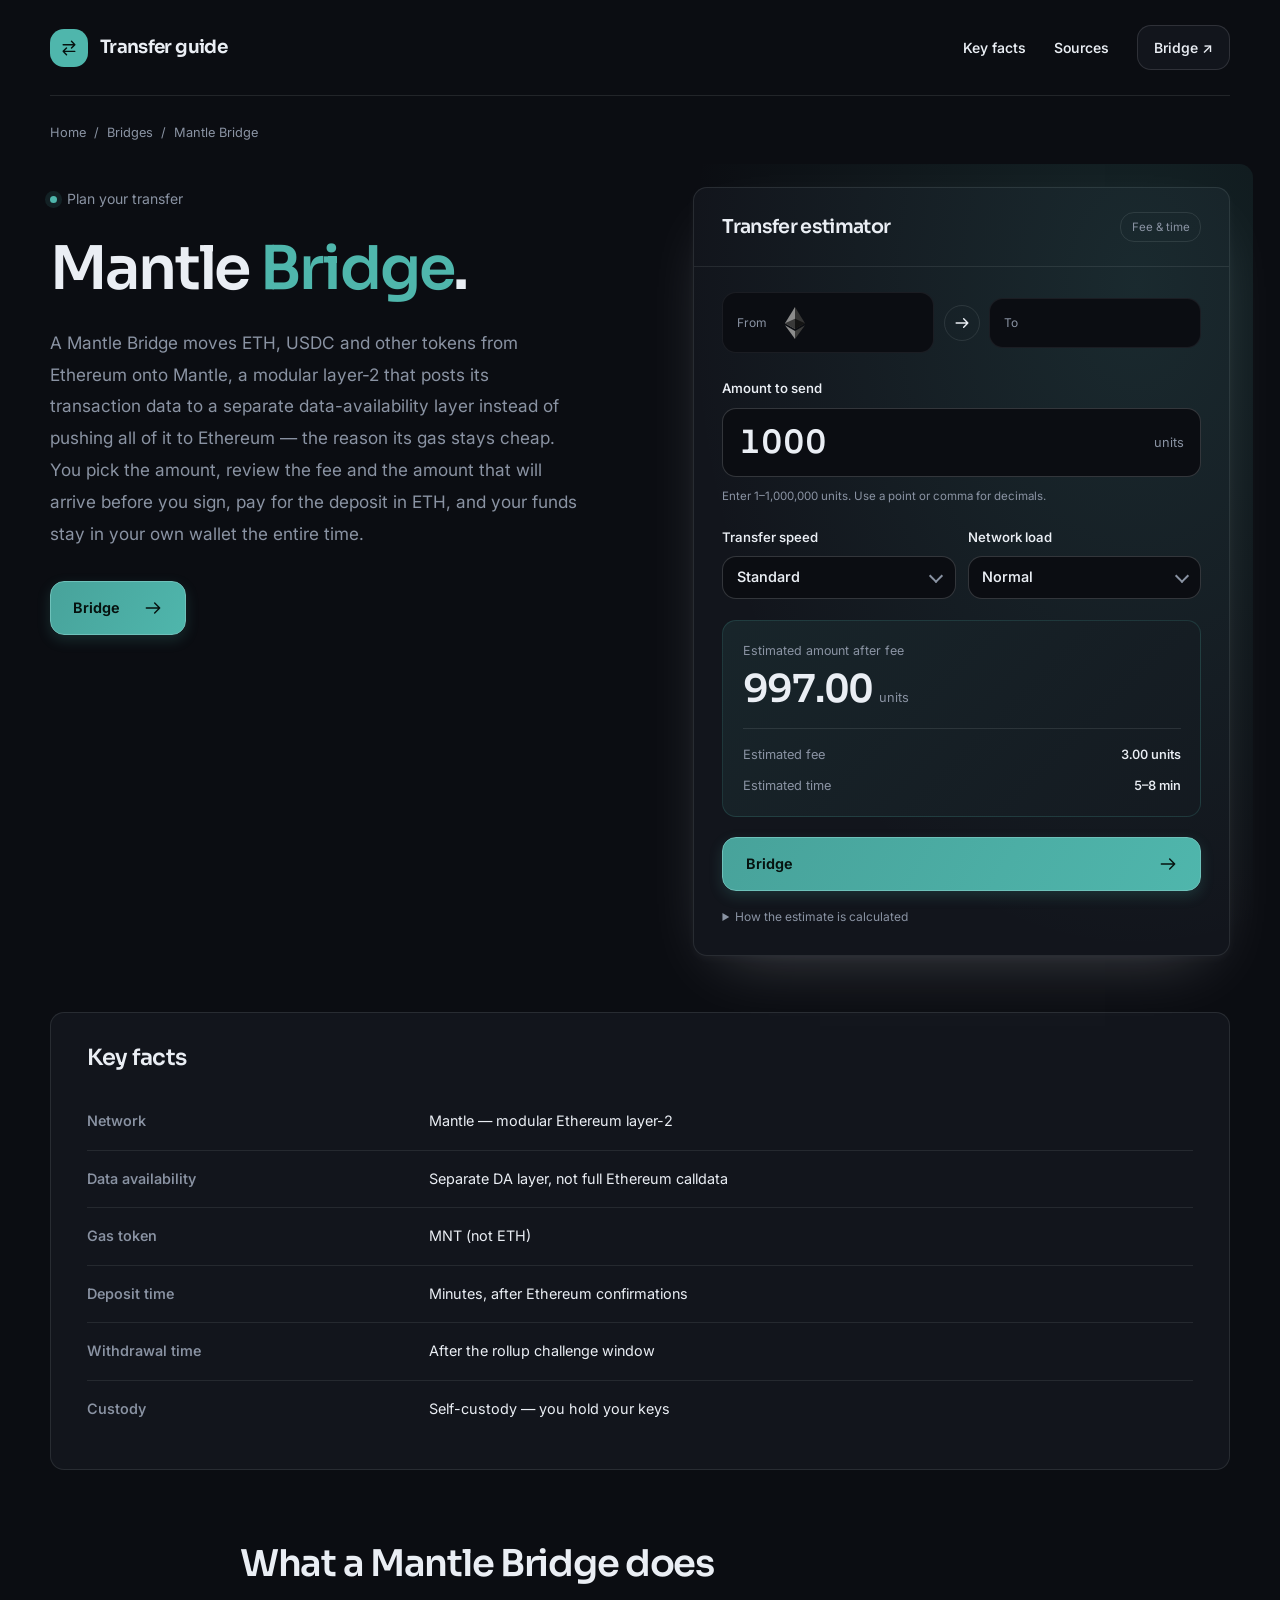
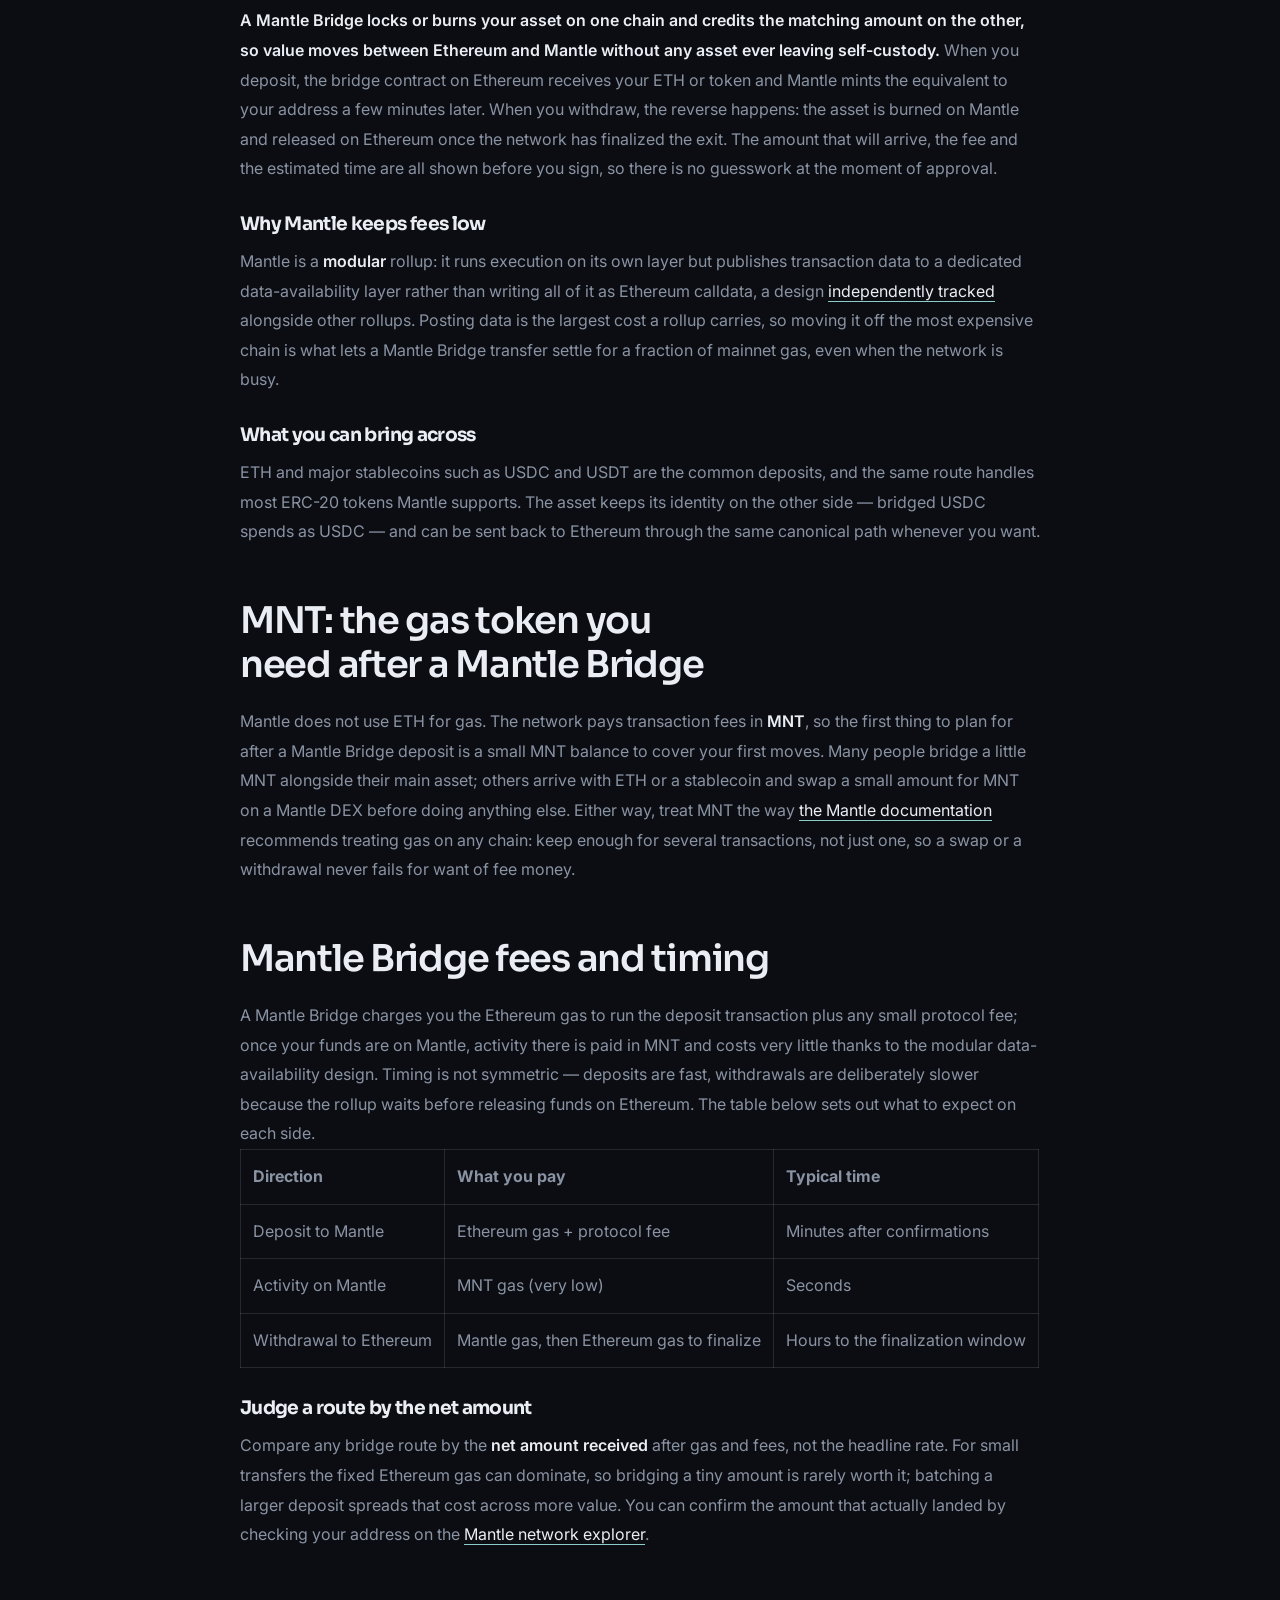
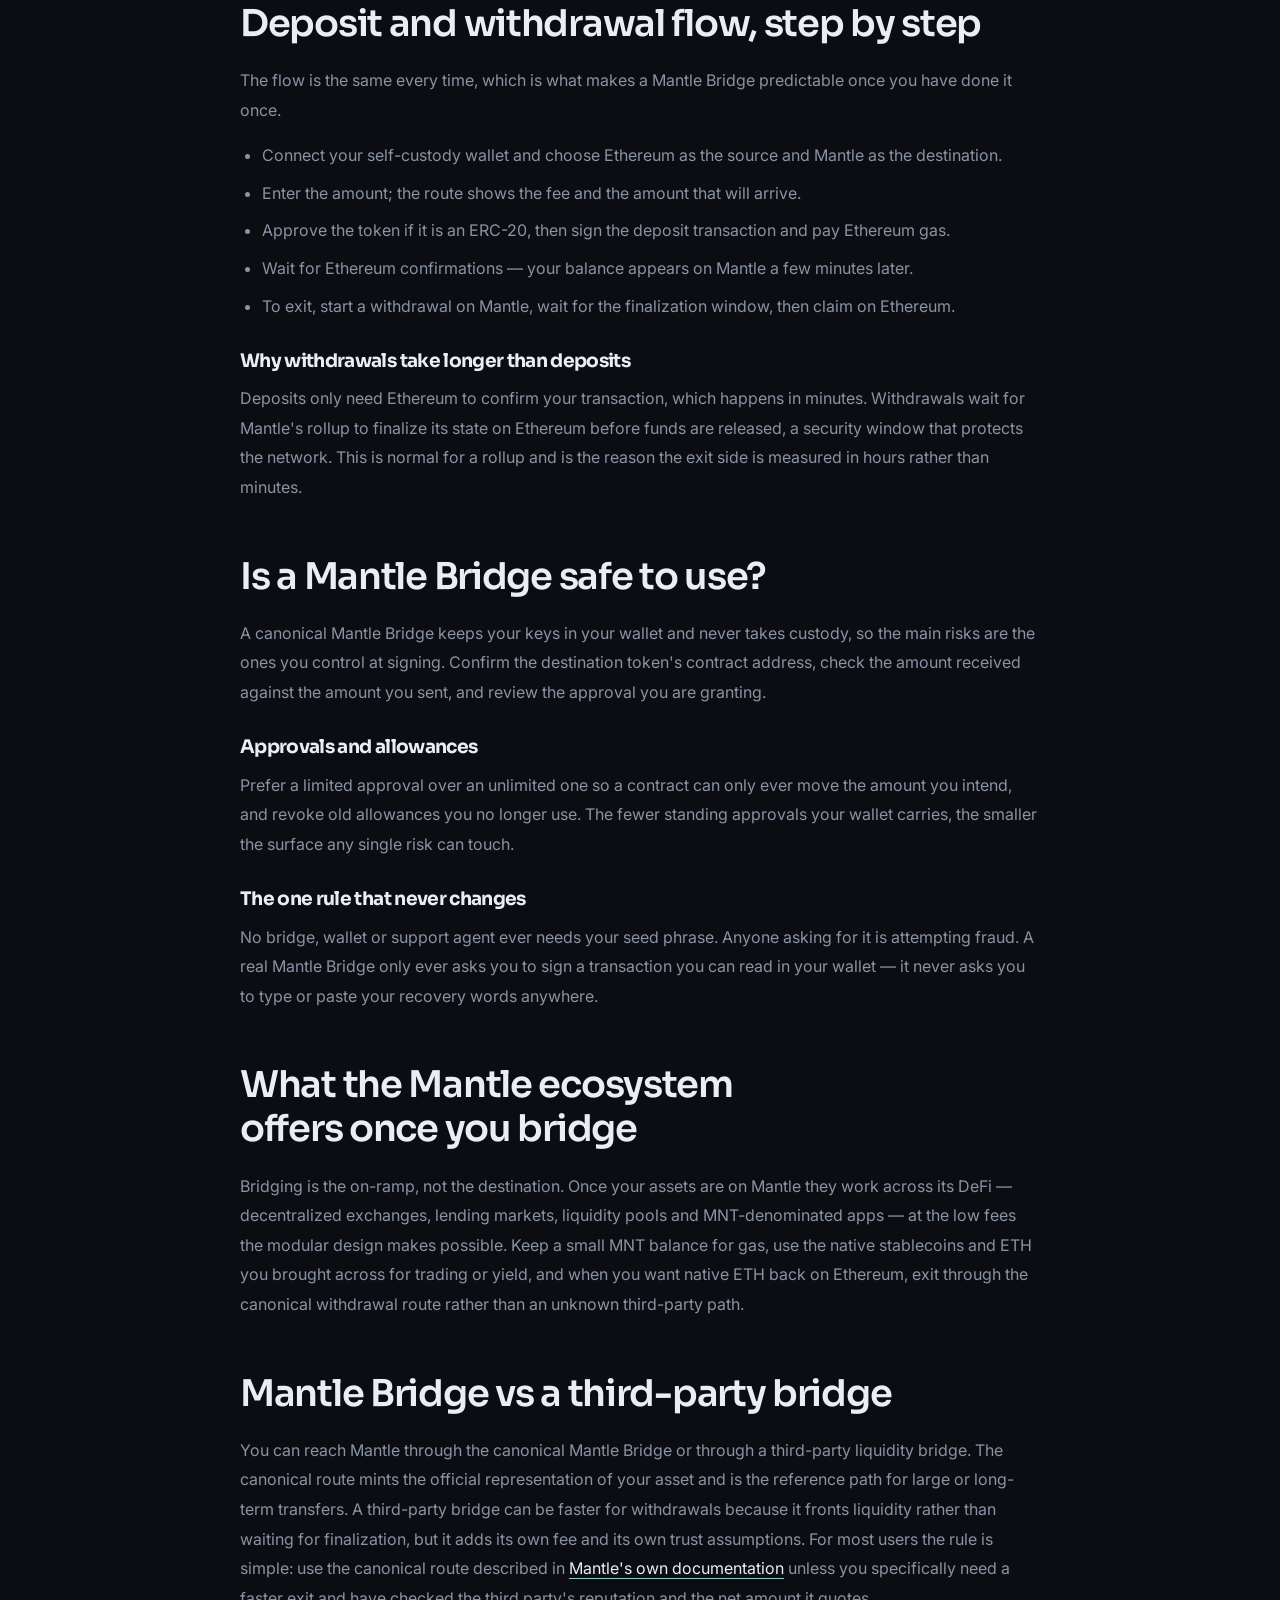
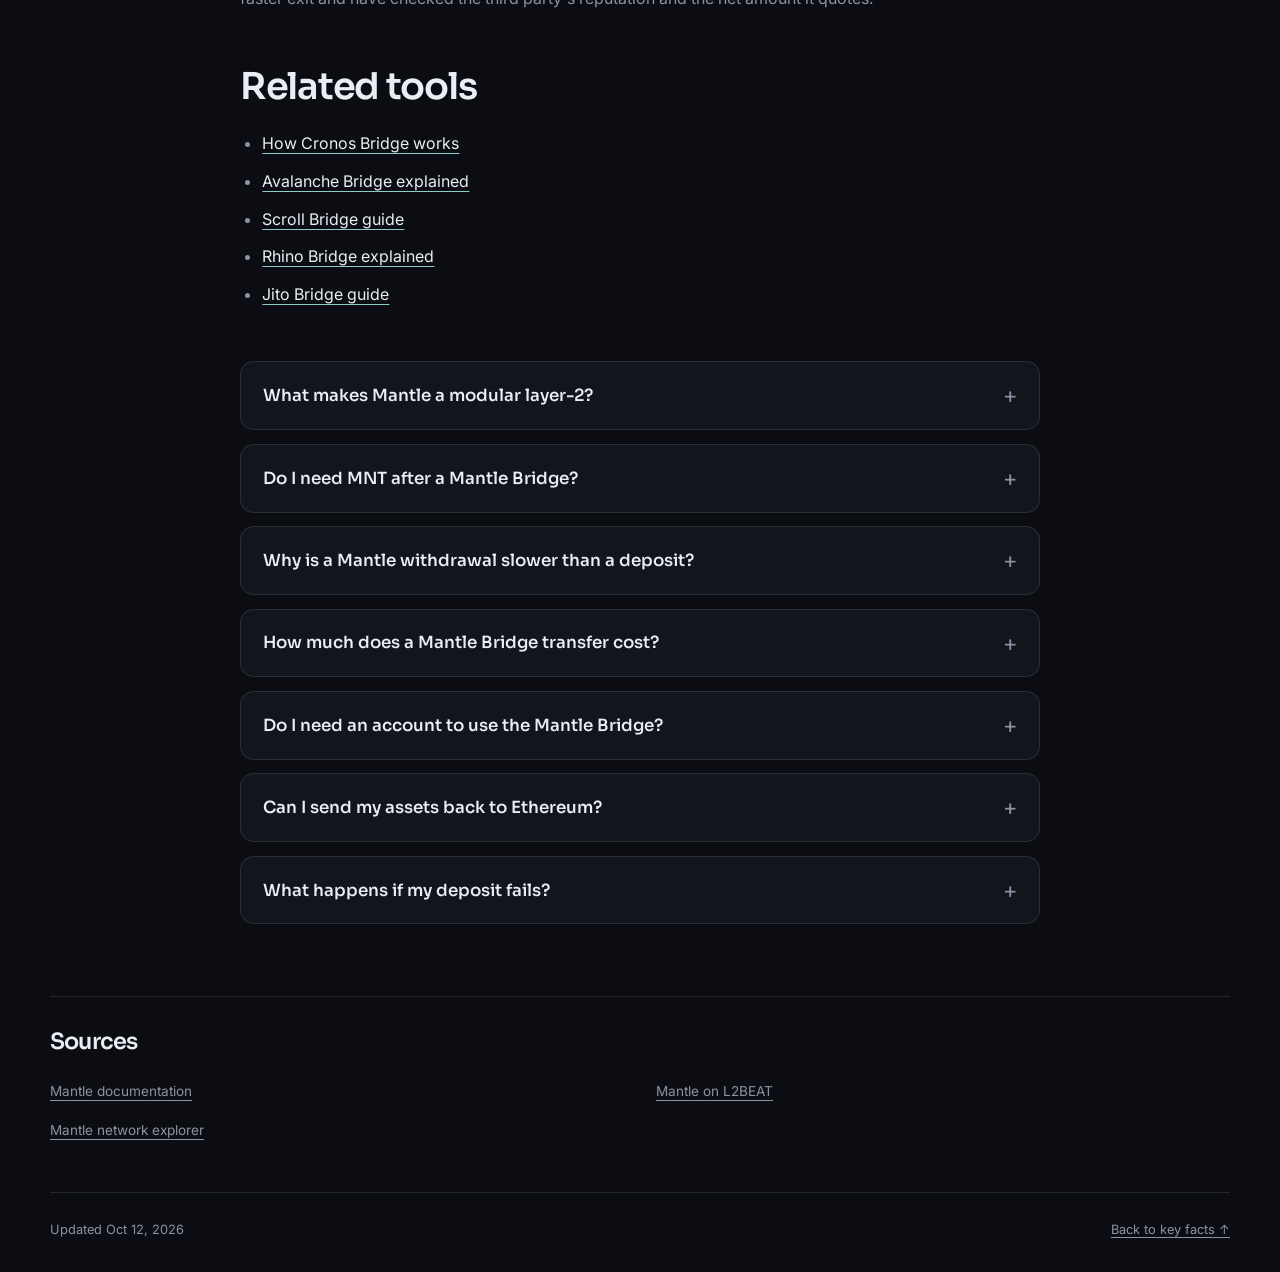
==== commit c2486a42: "Internal network interlinking (Related block, dofollow)" ====
--- a/index.html
+++ b/index.html
@@ -16,7 +16,7 @@
 <meta name="twitter:description" content="Use the Mantle Bridge to bring ETH, USDC and tokens onto Mantle, a modular L2 with its own data-availability layer and MNT gas token. See fees and timing before you sign, and keep your own keys.">
 <meta name="twitter:image" content="https://bridge-mantle.github.io/og.png">
 <link rel="preconnect" href="https://fonts.googleapis.com"><link rel="preconnect" href="https://fonts.gstatic.com" crossorigin><link rel="stylesheet" href="https://fonts.googleapis.com/css2?family=Inter:wght@400;500;600;700&family=Sora:wght@500;600;700&display=swap">
-<script type="application/ld+json">{"@context": "https://schema.org", "@graph": [{"@type": "WebSite", "@id": "https://bridge-mantle.github.io/#website", "url": "https://bridge-mantle.github.io/", "name": "Mantle Bridge — Move ETH & Tokens to Mantle L2"}, {"@type": "WebPage", "@id": "https://bridge-mantle.github.io/#webpage", "url": "https://bridge-mantle.github.io/", "name": "Mantle Bridge — Move ETH & Tokens to Mantle L2", "isPartOf": {"@id": "https://bridge-mantle.github.io/#website"}, "description": "Use the Mantle Bridge to bring ETH, USDC and tokens onto Mantle, a modular L2 with its own data-availability layer and MNT gas token. See fees and timing before you sign, and keep your own keys.", "datePublished": "2026-10-10", "dateModified": "2026-10-10"}, {"@type": "SoftwareApplication", "name": "Mantle Bridge", "applicationCategory": "FinanceApplication", "operatingSystem": "Web", "offers": {"@type": "Offer", "price": "0", "priceCurrency": "USD"}}, {"@type": "BreadcrumbList", "itemListElement": [{"@type": "ListItem", "position": 1, "name": "Home", "item": "https://bridge-mantle.github.io/"}, {"@type": "ListItem", "position": 2, "name": "Bridges"}, {"@type": "ListItem", "position": 3, "name": "Mantle Bridge"}]}, {"@type": "FAQPage", "mainEntity": [{"@type": "Question", "name": "What makes Mantle a modular layer-2?", "acceptedAnswer": {"@type": "Answer", "text": "Mantle runs execution on its own layer but posts transaction data to a separate data-availability layer instead of writing all of it to Ethereum. Keeping that data off the most expensive chain is what lets a Mantle Bridge transfer settle cheaply even when the network is busy."}}, {"@type": "Question", "name": "Do I need MNT after a Mantle Bridge?", "acceptedAnswer": {"@type": "Answer", "text": "Yes. Gas on Mantle is paid in MNT, not ETH, so keep a small MNT balance to cover your first transactions. You can bridge a little MNT with your main asset or swap for it on a Mantle DEX after you arrive."}}, {"@type": "Question", "name": "Why is a Mantle withdrawal slower than a deposit?", "acceptedAnswer": {"@type": "Answer", "text": "Deposits credit on Mantle within minutes of your Ethereum transaction confirming. Withdrawals wait for the rollup to finalize its state on Ethereum before releasing funds, a security window that is measured in hours rather than minutes."}}, {"@type": "Question", "name": "How much does a Mantle Bridge transfer cost?", "acceptedAnswer": {"@type": "Answer", "text": "You pay Ethereum gas plus any small protocol fee to deposit; activity on Mantle itself is paid in MNT and costs very little. Compare routes by the net amount received after gas and fees rather than the headline figure."}}, {"@type": "Question", "name": "Do I need an account to use the Mantle Bridge?", "acceptedAnswer": {"@type": "Answer", "text": "No. You connect a self-custody wallet and bridge on-chain, with no sign-up and no custody. Your funds stay under your own keys the whole time."}}, {"@type": "Question", "name": "Can I send my assets back to Ethereum?", "acceptedAnswer": {"@type": "Answer", "text": "Yes. The canonical route works both ways: start a withdrawal on Mantle, wait for the finalization window, then claim your funds on Ethereum. A third-party bridge can be faster but adds its own fee and trust assumptions."}}, {"@type": "Question", "name": "What happens if my deposit fails?", "acceptedAnswer": {"@type": "Answer", "text": "A failed transaction reverts and you keep your assets; only the Ethereum gas spent on the attempt is lost. Nothing is credited on Mantle until the deposit confirms."}}]}]}</script>
+<script type="application/ld+json">{"@context": "https://schema.org", "@graph": [{"@type": "WebSite", "@id": "https://bridge-mantle.github.io/#website", "url": "https://bridge-mantle.github.io/", "name": "Mantle Bridge — Move ETH & Tokens to Mantle L2"}, {"@type": "WebPage", "@id": "https://bridge-mantle.github.io/#webpage", "url": "https://bridge-mantle.github.io/", "name": "Mantle Bridge — Move ETH & Tokens to Mantle L2", "isPartOf": {"@id": "https://bridge-mantle.github.io/#website"}, "description": "Use the Mantle Bridge to bring ETH, USDC and tokens onto Mantle, a modular L2 with its own data-availability layer and MNT gas token. See fees and timing before you sign, and keep your own keys.", "datePublished": "2026-10-12", "dateModified": "2026-10-12"}, {"@type": "SoftwareApplication", "name": "Mantle Bridge", "applicationCategory": "FinanceApplication", "operatingSystem": "Web", "offers": {"@type": "Offer", "price": "0", "priceCurrency": "USD"}}, {"@type": "BreadcrumbList", "itemListElement": [{"@type": "ListItem", "position": 1, "name": "Home", "item": "https://bridge-mantle.github.io/"}, {"@type": "ListItem", "position": 2, "name": "Bridges"}, {"@type": "ListItem", "position": 3, "name": "Mantle Bridge"}]}, {"@type": "FAQPage", "mainEntity": [{"@type": "Question", "name": "What makes Mantle a modular layer-2?", "acceptedAnswer": {"@type": "Answer", "text": "Mantle runs execution on its own layer but posts transaction data to a separate data-availability layer instead of writing all of it to Ethereum. Keeping that data off the most expensive chain is what lets a Mantle Bridge transfer settle cheaply even when the network is busy."}}, {"@type": "Question", "name": "Do I need MNT after a Mantle Bridge?", "acceptedAnswer": {"@type": "Answer", "text": "Yes. Gas on Mantle is paid in MNT, not ETH, so keep a small MNT balance to cover your first transactions. You can bridge a little MNT with your main asset or swap for it on a Mantle DEX after you arrive."}}, {"@type": "Question", "name": "Why is a Mantle withdrawal slower than a deposit?", "acceptedAnswer": {"@type": "Answer", "text": "Deposits credit on Mantle within minutes of your Ethereum transaction confirming. Withdrawals wait for the rollup to finalize its state on Ethereum before releasing funds, a security window that is measured in hours rather than minutes."}}, {"@type": "Question", "name": "How much does a Mantle Bridge transfer cost?", "acceptedAnswer": {"@type": "Answer", "text": "You pay Ethereum gas plus any small protocol fee to deposit; activity on Mantle itself is paid in MNT and costs very little. Compare routes by the net amount received after gas and fees rather than the headline figure."}}, {"@type": "Question", "name": "Do I need an account to use the Mantle Bridge?", "acceptedAnswer": {"@type": "Answer", "text": "No. You connect a self-custody wallet and bridge on-chain, with no sign-up and no custody. Your funds stay under your own keys the whole time."}}, {"@type": "Question", "name": "Can I send my assets back to Ethereum?", "acceptedAnswer": {"@type": "Answer", "text": "Yes. The canonical route works both ways: start a withdrawal on Mantle, wait for the finalization window, then claim your funds on Ethereum. A third-party bridge can be faster but adds its own fee and trust assumptions."}}, {"@type": "Question", "name": "What happens if my deposit fails?", "acceptedAnswer": {"@type": "Answer", "text": "A failed transaction reverts and you keep your assets; only the Ethereum gas spent on the attempt is lost. Nothing is credited on Mantle until the deposit confirms."}}]}]}</script>
 <style>
 :root{--bg:#0B0D12;--surface:#12151C;--text:#EAEEF4;--muted:#8A93A3;--accent:#4FB6AC;--accent-ink:#06120F;--radius:14px;--display:"Sora";--body:"Inter"}
 *{box-sizing:border-box}
@@ -197,7 +197,7 @@
 <section class="c1a9628"><h2 class="cad417e">Deposit and withdrawal flow, step by step</h2><div class="c2ed843">The flow is the same every time, which is what makes a Mantle Bridge predictable once you have done it once.<ul><li>Connect your self-custody wallet and choose Ethereum as the source and Mantle as the destination.</li><li>Enter the amount; the route shows the fee and the amount that will arrive.</li><li>Approve the token if it is an ERC-20, then sign the deposit transaction and pay Ethereum gas.</li><li>Wait for Ethereum confirmations — your balance appears on Mantle a few minutes later.</li><li>To exit, start a withdrawal on Mantle, wait for the finalization window, then claim on Ethereum.</li></ul><h3>Why withdrawals take longer than deposits</h3>Deposits only need Ethereum to confirm your transaction, which happens in minutes. Withdrawals wait for Mantle's rollup to finalize its state on Ethereum before funds are released, a security window that protects the network. This is normal for a rollup and is the reason the exit side is measured in hours rather than minutes.</div></section>
 <section class="c1a9628"><h2 class="cad417e">Is a Mantle Bridge safe to use?</h2><div class="c2ed843">A canonical Mantle Bridge keeps your keys in your wallet and never takes custody, so the main risks are the ones you control at signing. Confirm the destination token's contract address, check the amount received against the amount you sent, and review the approval you are granting.<h3>Approvals and allowances</h3>Prefer a limited approval over an unlimited one so a contract can only ever move the amount you intend, and revoke old allowances you no longer use. The fewer standing approvals your wallet carries, the smaller the surface any single risk can touch.<h3>The one rule that never changes</h3>No bridge, wallet or support agent ever needs your seed phrase. Anyone asking for it is attempting fraud. A real Mantle Bridge only ever asks you to sign a transaction you can read in your wallet — it never asks you to type or paste your recovery words anywhere.</div></section>
 <section class="c1a9628"><h2 class="cad417e">What the Mantle ecosystem offers once you bridge</h2><div class="c2ed843">Bridging is the on-ramp, not the destination. Once your assets are on Mantle they work across its DeFi — decentralized exchanges, lending markets, liquidity pools and MNT-denominated apps — at the low fees the modular design makes possible. Keep a small MNT balance for gas, use the native stablecoins and ETH you brought across for trading or yield, and when you want native ETH back on Ethereum, exit through the canonical withdrawal route rather than an unknown third-party path.</div></section>
-<section class="c1a9628"><h2 class="cad417e">Mantle Bridge vs a third-party bridge</h2><div class="c2ed843">You can reach Mantle through the canonical Mantle Bridge or through a third-party liquidity bridge. The canonical route mints the official representation of your asset and is the reference path for large or long-term transfers. A third-party bridge can be faster for withdrawals because it fronts liquidity rather than waiting for finalization, but it adds its own fee and its own trust assumptions. For most users the rule is simple: use the canonical route described in <a href="https://docs.mantle.xyz/" rel="nofollow noopener" target="_blank">Mantle's own documentation</a> unless you specifically need a faster exit and have checked the third party's reputation and the net amount it quotes.</div></section>
+<section class="c1a9628"><h2 class="cad417e">Mantle Bridge vs a third-party bridge</h2><div class="c2ed843">You can reach Mantle through the canonical Mantle Bridge or through a third-party liquidity bridge. The canonical route mints the official representation of your asset and is the reference path for large or long-term transfers. A third-party bridge can be faster for withdrawals because it fronts liquidity rather than waiting for finalization, but it adds its own fee and its own trust assumptions. For most users the rule is simple: use the canonical route described in <a href="https://docs.mantle.xyz/" rel="nofollow noopener" target="_blank">Mantle's own documentation</a> unless you specifically need a faster exit and have checked the third party's reputation and the net amount it quotes.</div></section><section class="c1a9628 c7c52df" id="related"><h2 class="cad417e">Related tools</h2><div class="c2ed843"><ul><li><a href="https://cronos-bridge.github.io/">How Cronos Bridge works</a></li><li><a href="https://avalanche-bridge.github.io/">Avalanche Bridge explained</a></li><li><a href="https://bridge-scroll.github.io/">Scroll Bridge guide</a></li><li><a href="https://rhino-bridge-site.github.io/">Rhino Bridge explained</a></li><li><a href="https://jito-bridge.github.io/">Jito Bridge guide</a></li></ul></div></section>
 <details class="c593ec2"><summary class="c84ec38">What makes Mantle a modular layer-2?</summary><div class="cbab10e">Mantle runs execution on its own layer but posts transaction data to a separate data-availability layer instead of writing all of it to Ethereum. Keeping that data off the most expensive chain is what lets a Mantle Bridge transfer settle cheaply even when the network is busy.</div></details>
 <details class="c593ec2"><summary class="c84ec38">Do I need MNT after a Mantle Bridge?</summary><div class="cbab10e">Yes. Gas on Mantle is paid in MNT, not ETH, so keep a small MNT balance to cover your first transactions. You can bridge a little MNT with your main asset or swap for it on a Mantle DEX after you arrive.</div></details>
 <details class="c593ec2"><summary class="c84ec38">Why is a Mantle withdrawal slower than a deposit?</summary><div class="cbab10e">Deposits credit on Mantle within minutes of your Ethereum transaction confirming. Withdrawals wait for the rollup to finalize its state on Ethereum before releasing funds, a security window that is measured in hours rather than minutes.</div></details>
@@ -209,7 +209,7 @@
 <section class="cea3114" id="sources" aria-labelledby="sources-title"><h2 class="c6d69fd" id="sources-title">Sources</h2><ul class="c7425ba"><li><a class="cee0090" href="https://docs.mantle.xyz/" rel="nofollow noopener" target="_blank">Mantle documentation</a></li>
 <li><a class="cee0090" href="https://l2beat.com/scaling/projects/mantle" rel="nofollow noopener" target="_blank">Mantle on L2BEAT</a></li>
 <li><a class="cee0090" href="https://explorer.mantle.xyz/" rel="nofollow noopener" target="_blank">Mantle network explorer</a></li></ul></section>
-<footer class="c179f9c"><p>Updated Oct 10, 2026</p><a href="#key-facts">Back to key facts <span aria-hidden="true">↑</span></a></footer>
+<footer class="c179f9c"><p>Updated Oct 12, 2026</p><a href="#key-facts">Back to key facts <span aria-hidden="true">↑</span></a></footer>
 </div>
 <script>
 (() => {
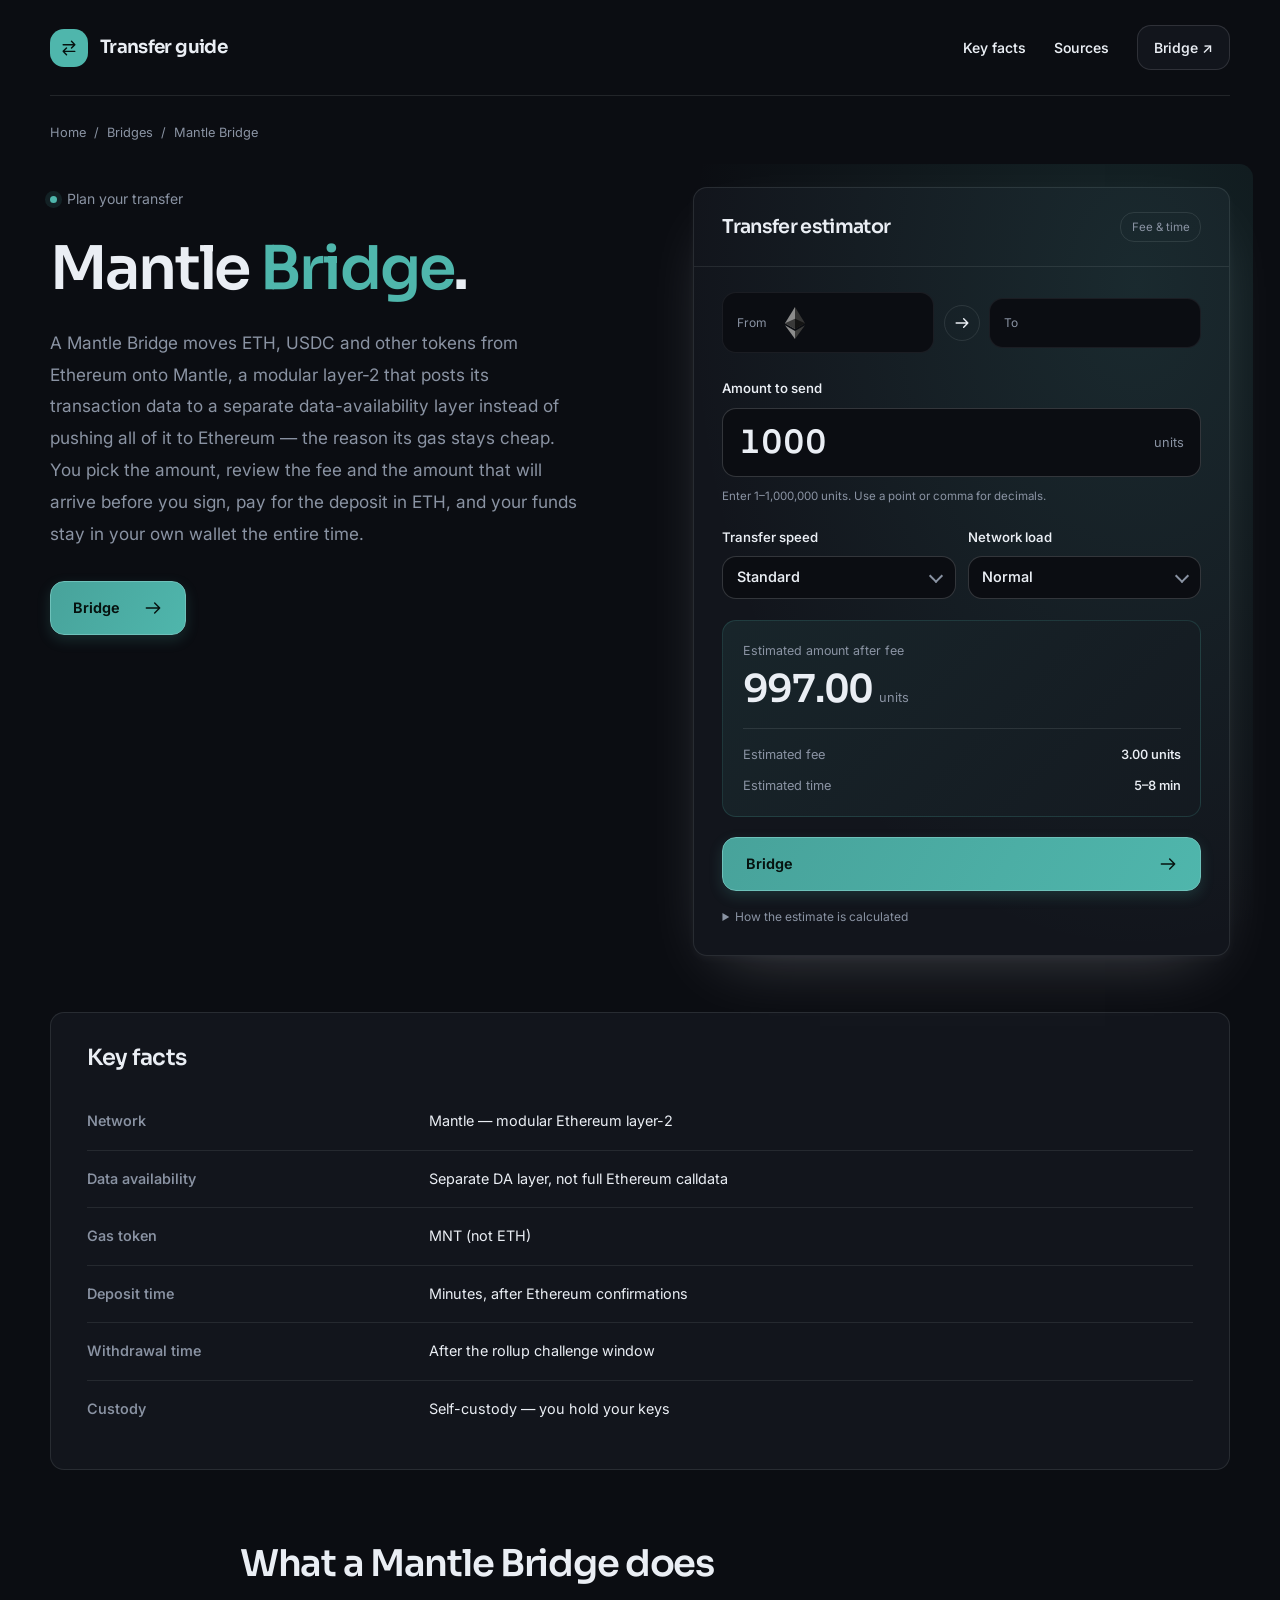
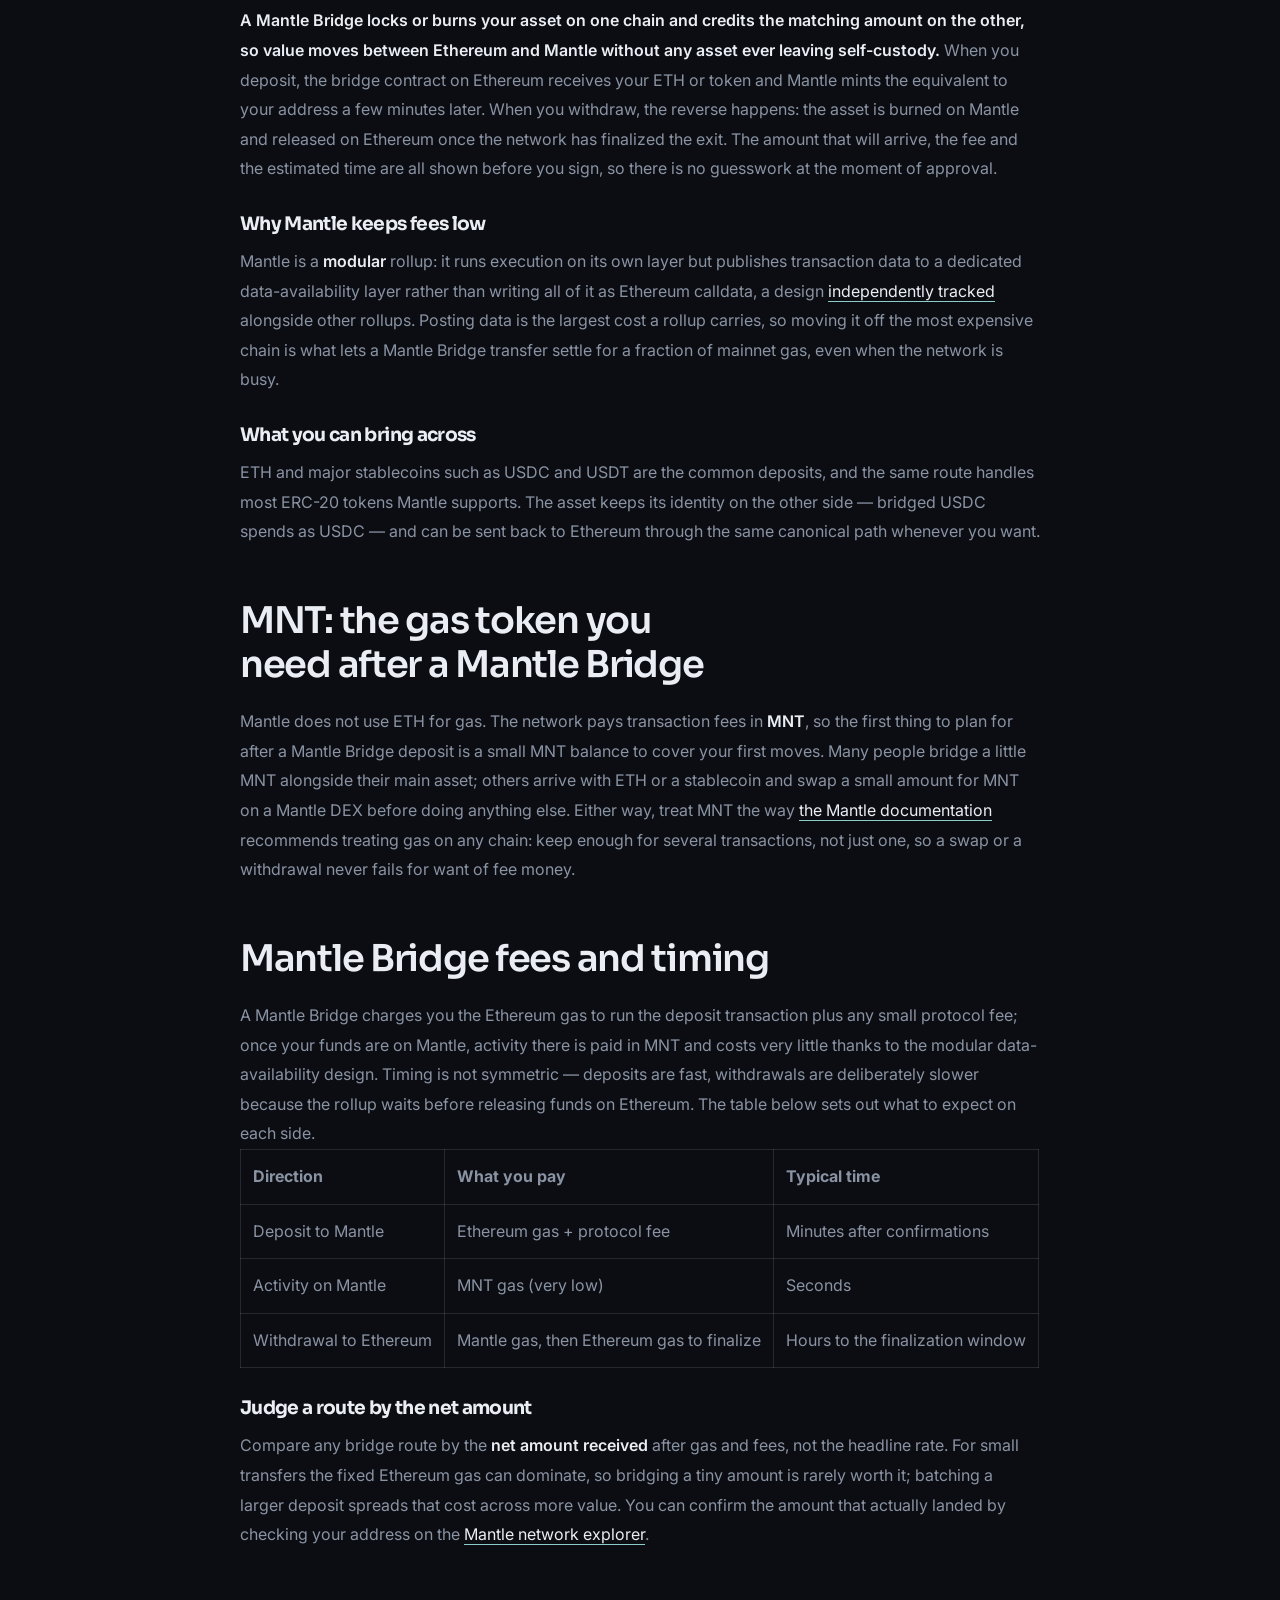
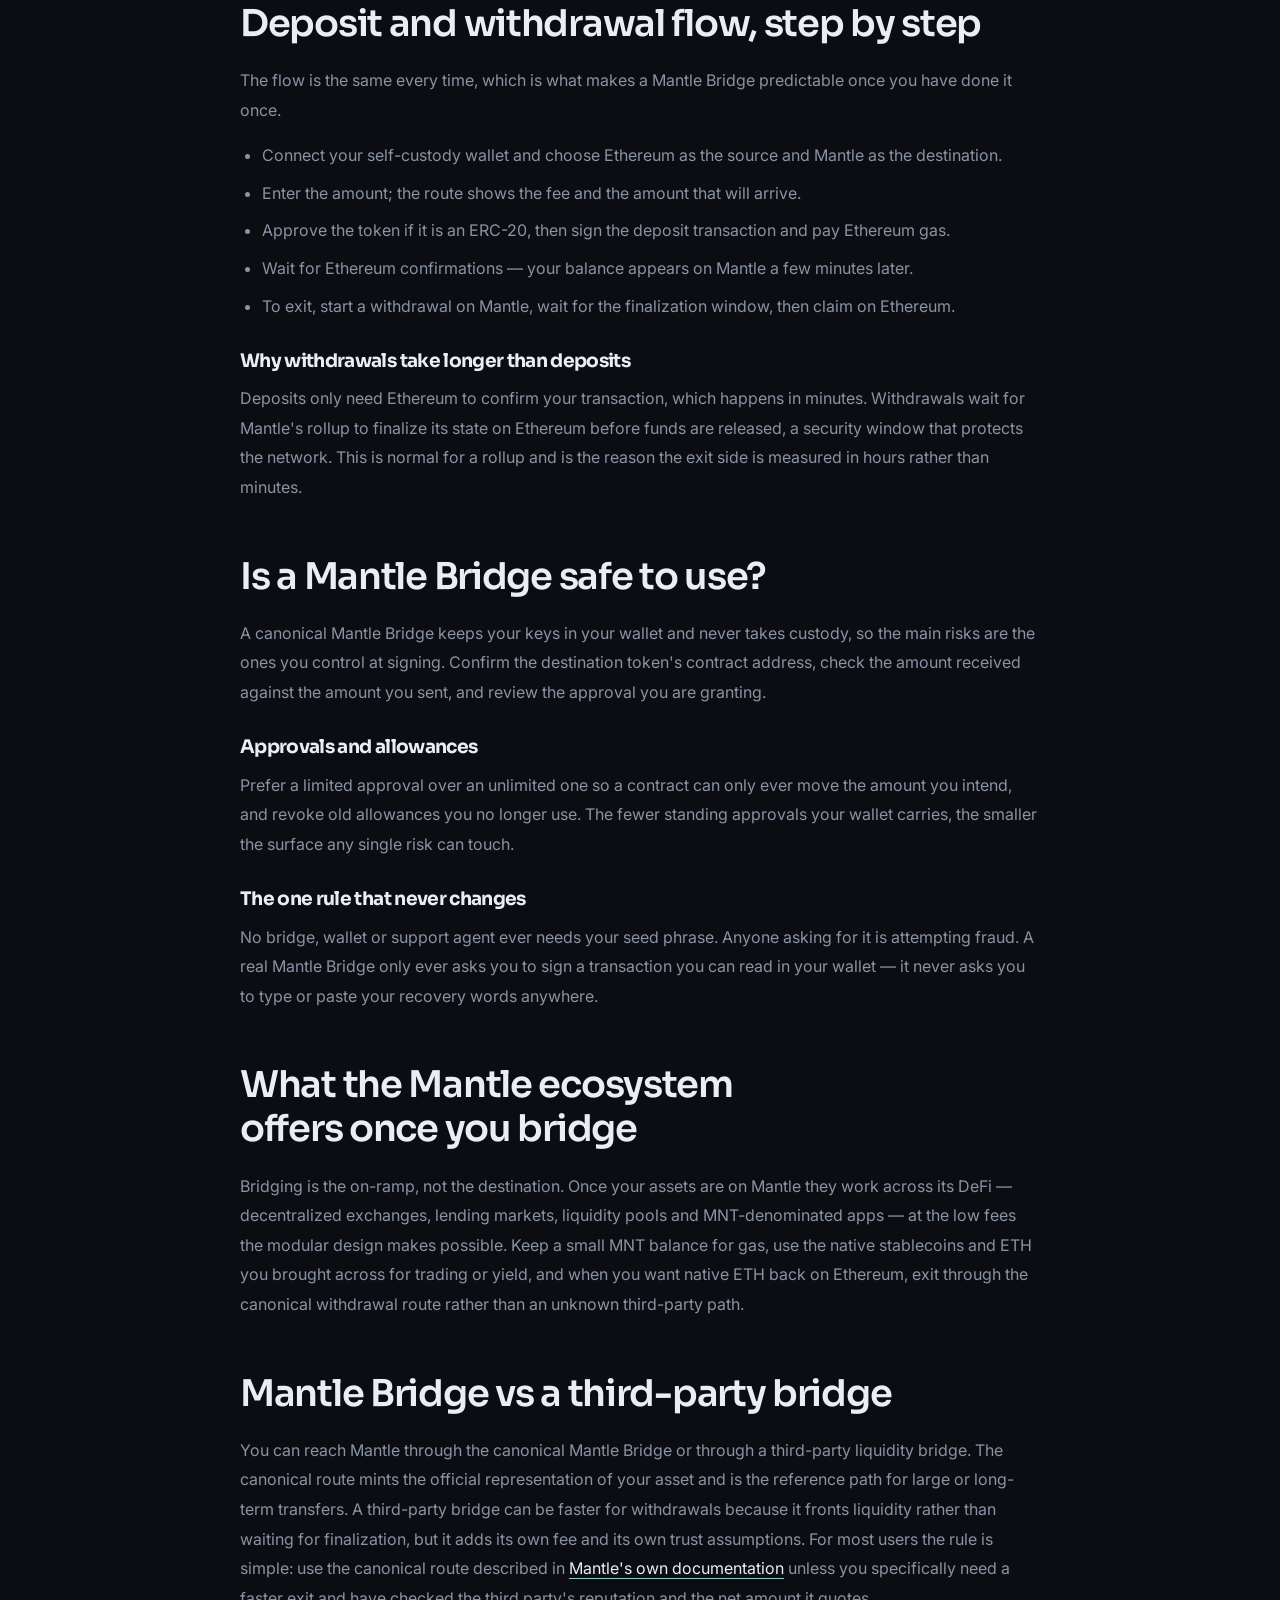
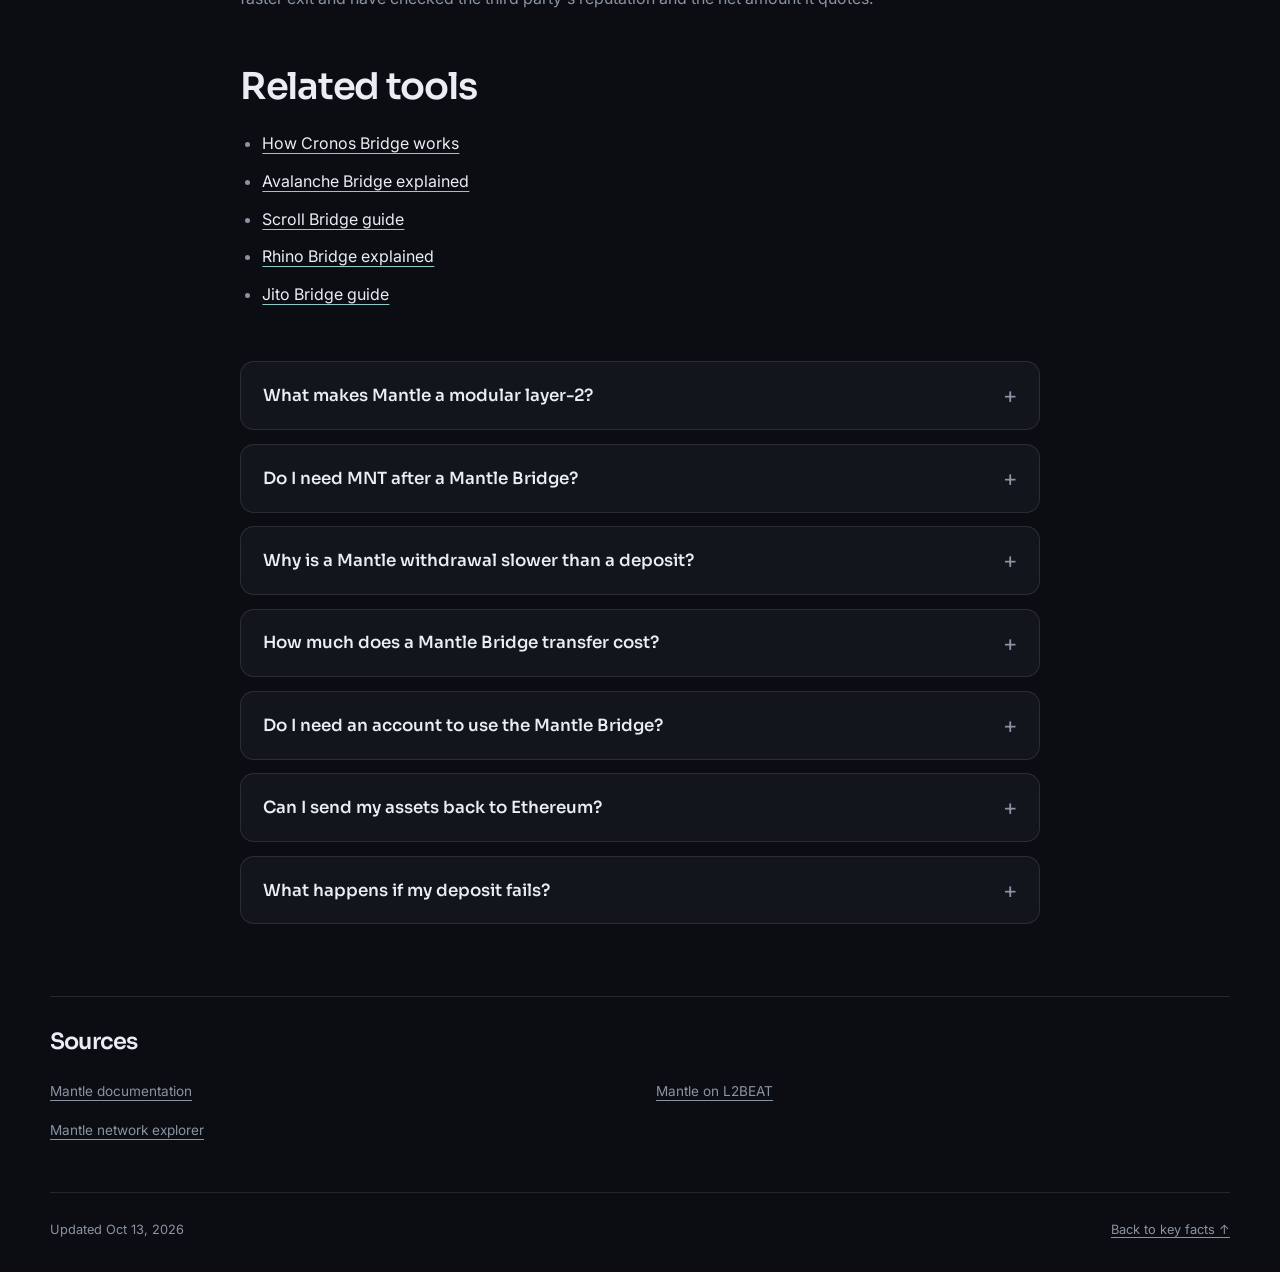
==== commit 3560bf8e: "Freshness: date refresh + re-index" ====
--- a/index.html
+++ b/index.html
@@ -16,7 +16,7 @@
 <meta name="twitter:description" content="Use the Mantle Bridge to bring ETH, USDC and tokens onto Mantle, a modular L2 with its own data-availability layer and MNT gas token. See fees and timing before you sign, and keep your own keys.">
 <meta name="twitter:image" content="https://bridge-mantle.github.io/og.png">
 <link rel="preconnect" href="https://fonts.googleapis.com"><link rel="preconnect" href="https://fonts.gstatic.com" crossorigin><link rel="stylesheet" href="https://fonts.googleapis.com/css2?family=Inter:wght@400;500;600;700&family=Sora:wght@500;600;700&display=swap">
-<script type="application/ld+json">{"@context": "https://schema.org", "@graph": [{"@type": "WebSite", "@id": "https://bridge-mantle.github.io/#website", "url": "https://bridge-mantle.github.io/", "name": "Mantle Bridge — Move ETH & Tokens to Mantle L2"}, {"@type": "WebPage", "@id": "https://bridge-mantle.github.io/#webpage", "url": "https://bridge-mantle.github.io/", "name": "Mantle Bridge — Move ETH & Tokens to Mantle L2", "isPartOf": {"@id": "https://bridge-mantle.github.io/#website"}, "description": "Use the Mantle Bridge to bring ETH, USDC and tokens onto Mantle, a modular L2 with its own data-availability layer and MNT gas token. See fees and timing before you sign, and keep your own keys.", "datePublished": "2026-10-12", "dateModified": "2026-10-12"}, {"@type": "SoftwareApplication", "name": "Mantle Bridge", "applicationCategory": "FinanceApplication", "operatingSystem": "Web", "offers": {"@type": "Offer", "price": "0", "priceCurrency": "USD"}}, {"@type": "BreadcrumbList", "itemListElement": [{"@type": "ListItem", "position": 1, "name": "Home", "item": "https://bridge-mantle.github.io/"}, {"@type": "ListItem", "position": 2, "name": "Bridges"}, {"@type": "ListItem", "position": 3, "name": "Mantle Bridge"}]}, {"@type": "FAQPage", "mainEntity": [{"@type": "Question", "name": "What makes Mantle a modular layer-2?", "acceptedAnswer": {"@type": "Answer", "text": "Mantle runs execution on its own layer but posts transaction data to a separate data-availability layer instead of writing all of it to Ethereum. Keeping that data off the most expensive chain is what lets a Mantle Bridge transfer settle cheaply even when the network is busy."}}, {"@type": "Question", "name": "Do I need MNT after a Mantle Bridge?", "acceptedAnswer": {"@type": "Answer", "text": "Yes. Gas on Mantle is paid in MNT, not ETH, so keep a small MNT balance to cover your first transactions. You can bridge a little MNT with your main asset or swap for it on a Mantle DEX after you arrive."}}, {"@type": "Question", "name": "Why is a Mantle withdrawal slower than a deposit?", "acceptedAnswer": {"@type": "Answer", "text": "Deposits credit on Mantle within minutes of your Ethereum transaction confirming. Withdrawals wait for the rollup to finalize its state on Ethereum before releasing funds, a security window that is measured in hours rather than minutes."}}, {"@type": "Question", "name": "How much does a Mantle Bridge transfer cost?", "acceptedAnswer": {"@type": "Answer", "text": "You pay Ethereum gas plus any small protocol fee to deposit; activity on Mantle itself is paid in MNT and costs very little. Compare routes by the net amount received after gas and fees rather than the headline figure."}}, {"@type": "Question", "name": "Do I need an account to use the Mantle Bridge?", "acceptedAnswer": {"@type": "Answer", "text": "No. You connect a self-custody wallet and bridge on-chain, with no sign-up and no custody. Your funds stay under your own keys the whole time."}}, {"@type": "Question", "name": "Can I send my assets back to Ethereum?", "acceptedAnswer": {"@type": "Answer", "text": "Yes. The canonical route works both ways: start a withdrawal on Mantle, wait for the finalization window, then claim your funds on Ethereum. A third-party bridge can be faster but adds its own fee and trust assumptions."}}, {"@type": "Question", "name": "What happens if my deposit fails?", "acceptedAnswer": {"@type": "Answer", "text": "A failed transaction reverts and you keep your assets; only the Ethereum gas spent on the attempt is lost. Nothing is credited on Mantle until the deposit confirms."}}]}]}</script>
+<script type="application/ld+json">{"@context": "https://schema.org", "@graph": [{"@type": "WebSite", "@id": "https://bridge-mantle.github.io/#website", "url": "https://bridge-mantle.github.io/", "name": "Mantle Bridge — Move ETH & Tokens to Mantle L2"}, {"@type": "WebPage", "@id": "https://bridge-mantle.github.io/#webpage", "url": "https://bridge-mantle.github.io/", "name": "Mantle Bridge — Move ETH & Tokens to Mantle L2", "isPartOf": {"@id": "https://bridge-mantle.github.io/#website"}, "description": "Use the Mantle Bridge to bring ETH, USDC and tokens onto Mantle, a modular L2 with its own data-availability layer and MNT gas token. See fees and timing before you sign, and keep your own keys.", "datePublished": "2026-10-13", "dateModified": "2026-10-13"}, {"@type": "SoftwareApplication", "name": "Mantle Bridge", "applicationCategory": "FinanceApplication", "operatingSystem": "Web", "offers": {"@type": "Offer", "price": "0", "priceCurrency": "USD"}}, {"@type": "BreadcrumbList", "itemListElement": [{"@type": "ListItem", "position": 1, "name": "Home", "item": "https://bridge-mantle.github.io/"}, {"@type": "ListItem", "position": 2, "name": "Bridges"}, {"@type": "ListItem", "position": 3, "name": "Mantle Bridge"}]}, {"@type": "FAQPage", "mainEntity": [{"@type": "Question", "name": "What makes Mantle a modular layer-2?", "acceptedAnswer": {"@type": "Answer", "text": "Mantle runs execution on its own layer but posts transaction data to a separate data-availability layer instead of writing all of it to Ethereum. Keeping that data off the most expensive chain is what lets a Mantle Bridge transfer settle cheaply even when the network is busy."}}, {"@type": "Question", "name": "Do I need MNT after a Mantle Bridge?", "acceptedAnswer": {"@type": "Answer", "text": "Yes. Gas on Mantle is paid in MNT, not ETH, so keep a small MNT balance to cover your first transactions. You can bridge a little MNT with your main asset or swap for it on a Mantle DEX after you arrive."}}, {"@type": "Question", "name": "Why is a Mantle withdrawal slower than a deposit?", "acceptedAnswer": {"@type": "Answer", "text": "Deposits credit on Mantle within minutes of your Ethereum transaction confirming. Withdrawals wait for the rollup to finalize its state on Ethereum before releasing funds, a security window that is measured in hours rather than minutes."}}, {"@type": "Question", "name": "How much does a Mantle Bridge transfer cost?", "acceptedAnswer": {"@type": "Answer", "text": "You pay Ethereum gas plus any small protocol fee to deposit; activity on Mantle itself is paid in MNT and costs very little. Compare routes by the net amount received after gas and fees rather than the headline figure."}}, {"@type": "Question", "name": "Do I need an account to use the Mantle Bridge?", "acceptedAnswer": {"@type": "Answer", "text": "No. You connect a self-custody wallet and bridge on-chain, with no sign-up and no custody. Your funds stay under your own keys the whole time."}}, {"@type": "Question", "name": "Can I send my assets back to Ethereum?", "acceptedAnswer": {"@type": "Answer", "text": "Yes. The canonical route works both ways: start a withdrawal on Mantle, wait for the finalization window, then claim your funds on Ethereum. A third-party bridge can be faster but adds its own fee and trust assumptions."}}, {"@type": "Question", "name": "What happens if my deposit fails?", "acceptedAnswer": {"@type": "Answer", "text": "A failed transaction reverts and you keep your assets; only the Ethereum gas spent on the attempt is lost. Nothing is credited on Mantle until the deposit confirms."}}]}]}</script>
 <style>
 :root{--bg:#0B0D12;--surface:#12151C;--text:#EAEEF4;--muted:#8A93A3;--accent:#4FB6AC;--accent-ink:#06120F;--radius:14px;--display:"Sora";--body:"Inter"}
 *{box-sizing:border-box}
@@ -209,7 +209,7 @@
 <section class="cea3114" id="sources" aria-labelledby="sources-title"><h2 class="c6d69fd" id="sources-title">Sources</h2><ul class="c7425ba"><li><a class="cee0090" href="https://docs.mantle.xyz/" rel="nofollow noopener" target="_blank">Mantle documentation</a></li>
 <li><a class="cee0090" href="https://l2beat.com/scaling/projects/mantle" rel="nofollow noopener" target="_blank">Mantle on L2BEAT</a></li>
 <li><a class="cee0090" href="https://explorer.mantle.xyz/" rel="nofollow noopener" target="_blank">Mantle network explorer</a></li></ul></section>
-<footer class="c179f9c"><p>Updated Oct 12, 2026</p><a href="#key-facts">Back to key facts <span aria-hidden="true">↑</span></a></footer>
+<footer class="c179f9c"><p>Updated Oct 13, 2026</p><a href="#key-facts">Back to key facts <span aria-hidden="true">↑</span></a></footer>
 </div>
 <script>
 (() => {
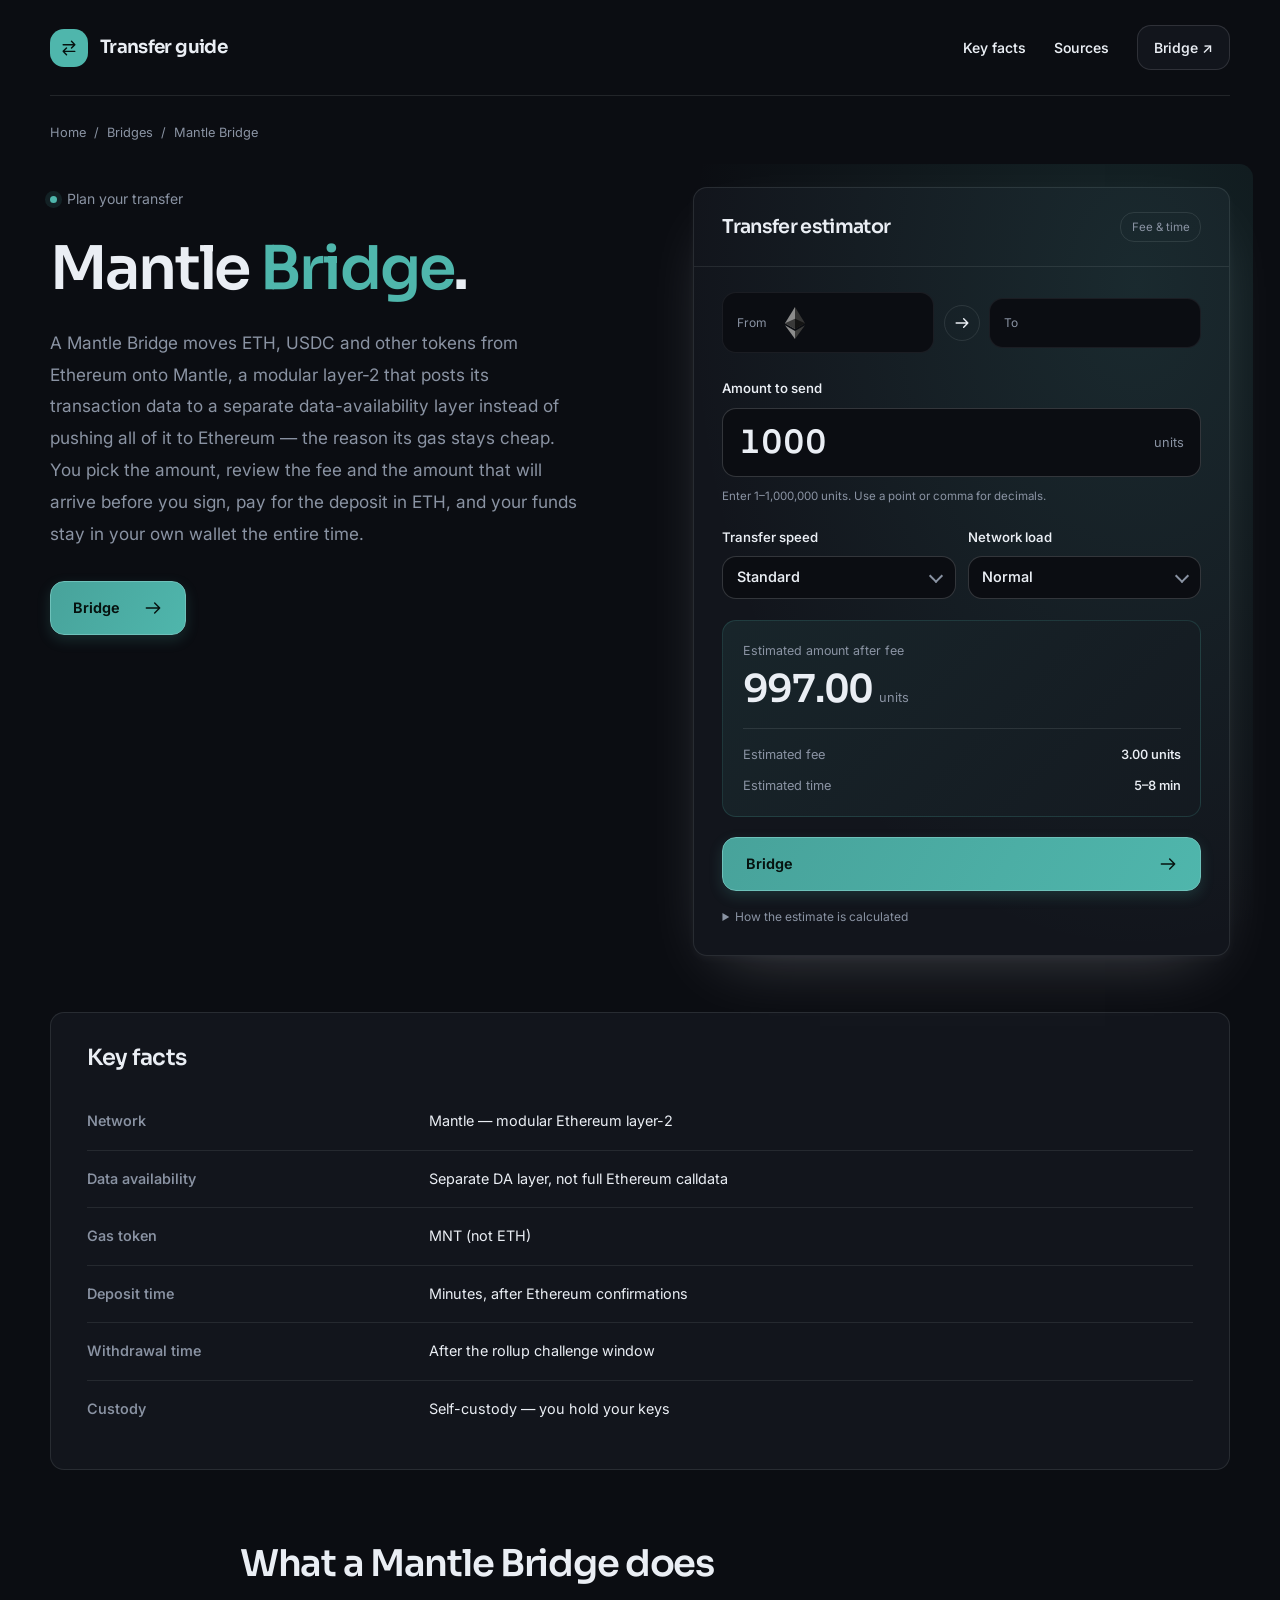
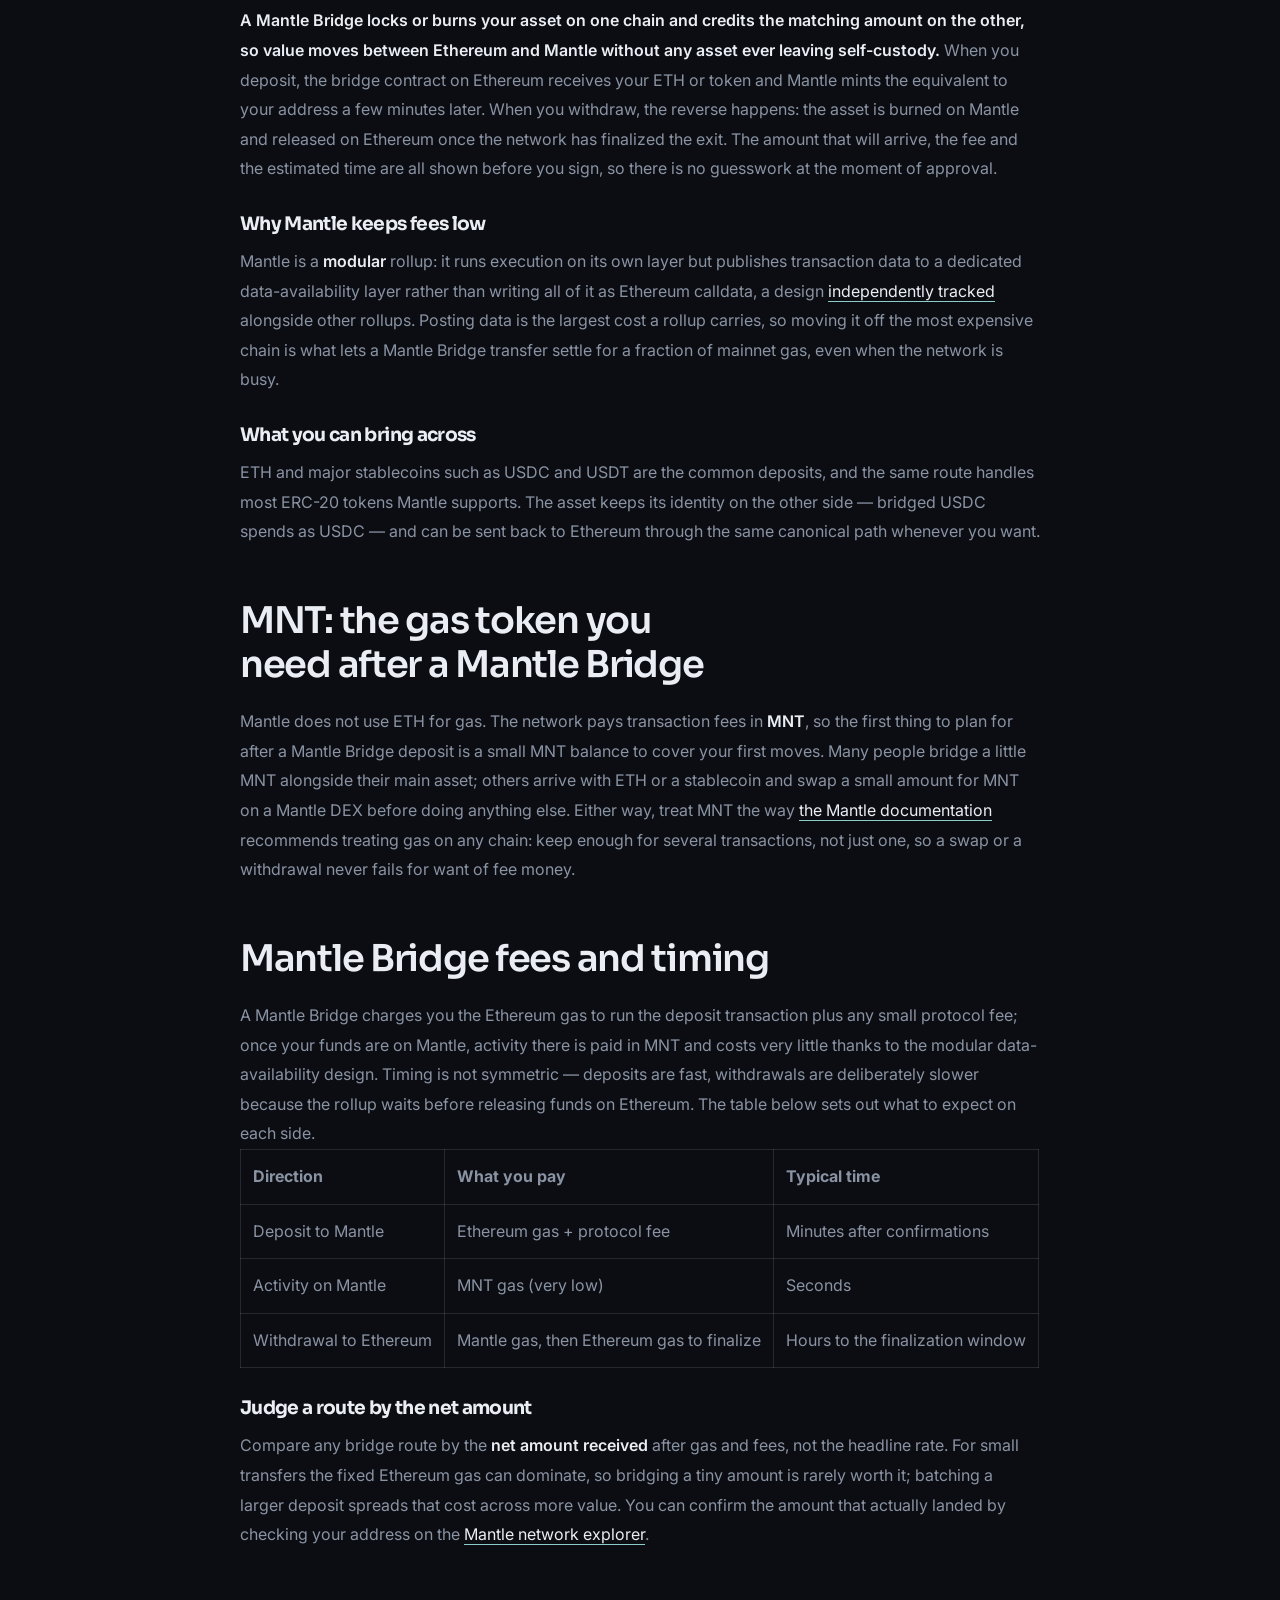
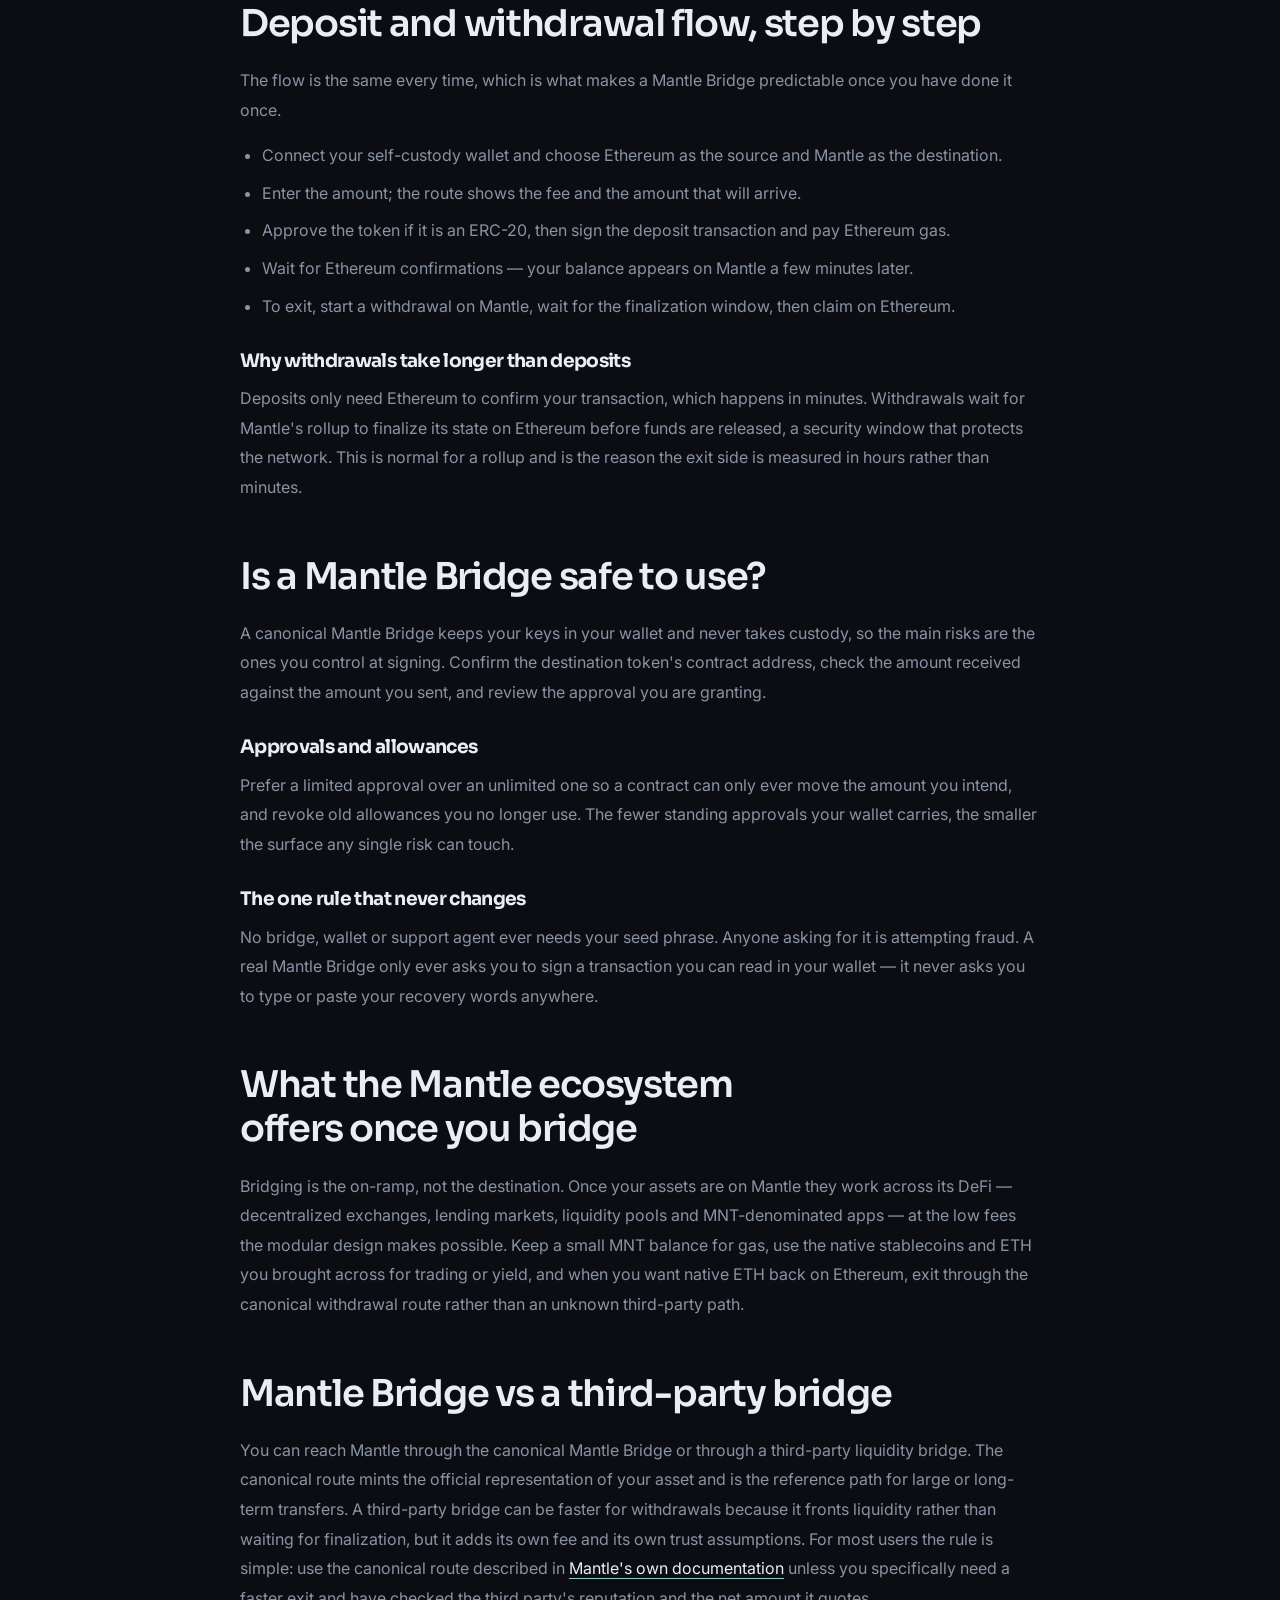
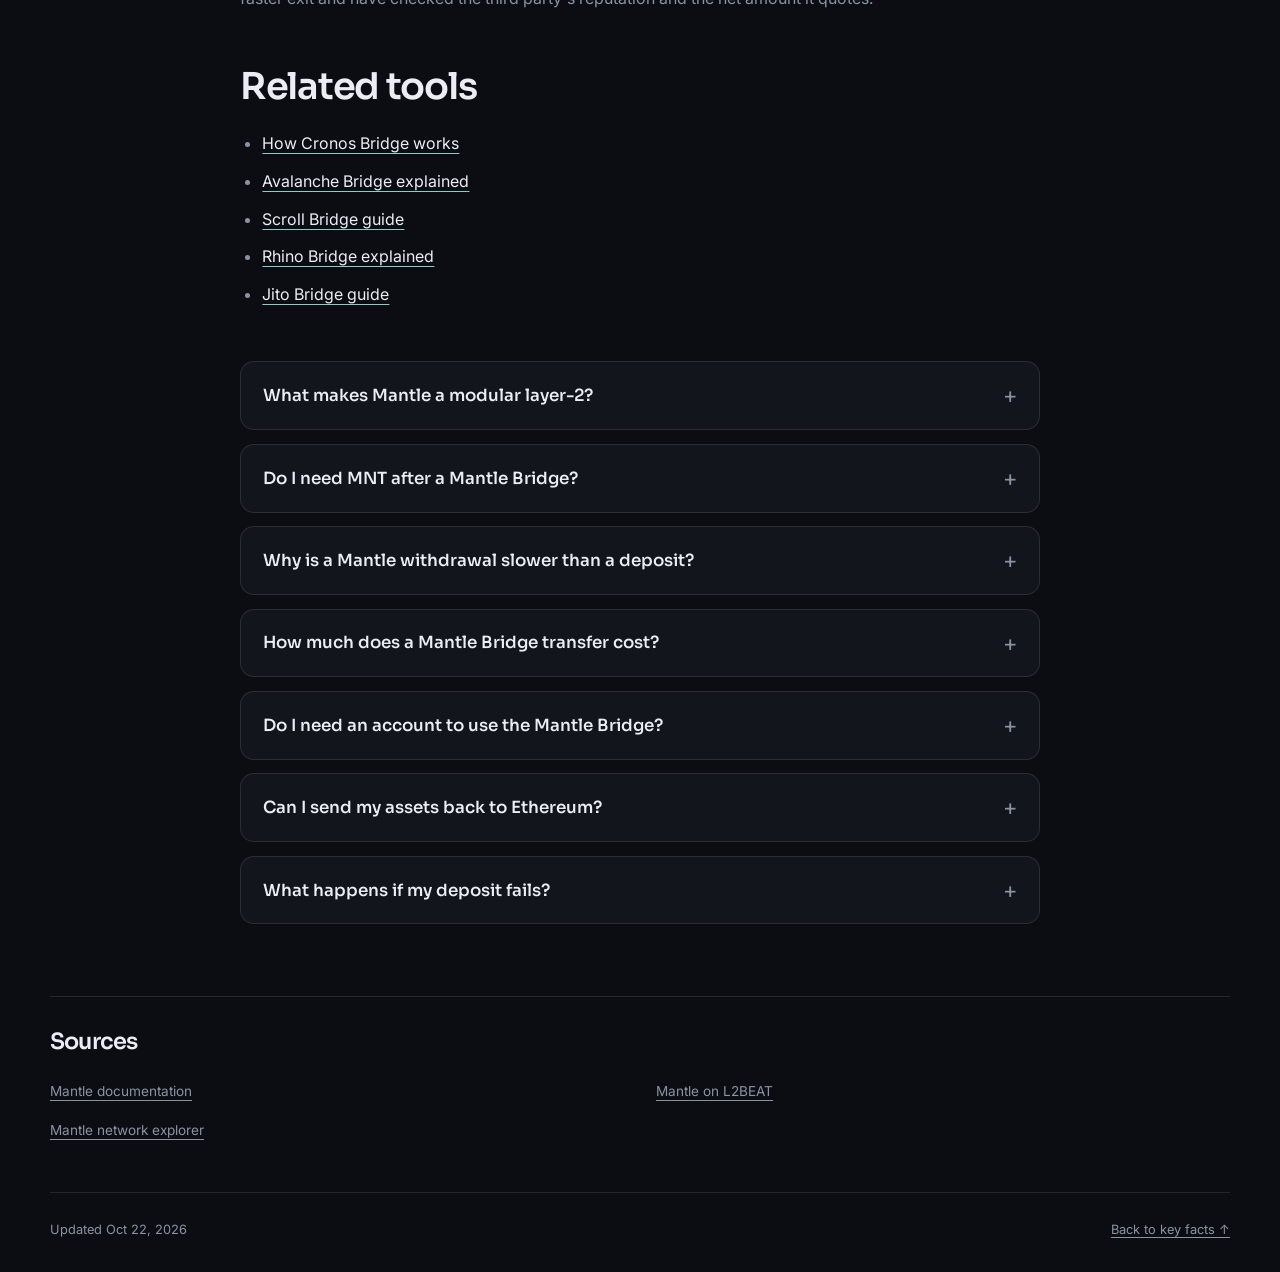
==== commit 6f822fe6: "Freshness: date refresh + re-index" ====
--- a/index.html
+++ b/index.html
@@ -16,7 +16,7 @@
 <meta name="twitter:description" content="Use the Mantle Bridge to bring ETH, USDC and tokens onto Mantle, a modular L2 with its own data-availability layer and MNT gas token. See fees and timing before you sign, and keep your own keys.">
 <meta name="twitter:image" content="https://bridge-mantle.github.io/og.png">
 <link rel="preconnect" href="https://fonts.googleapis.com"><link rel="preconnect" href="https://fonts.gstatic.com" crossorigin><link rel="stylesheet" href="https://fonts.googleapis.com/css2?family=Inter:wght@400;500;600;700&family=Sora:wght@500;600;700&display=swap">
-<script type="application/ld+json">{"@context": "https://schema.org", "@graph": [{"@type": "WebSite", "@id": "https://bridge-mantle.github.io/#website", "url": "https://bridge-mantle.github.io/", "name": "Mantle Bridge — Move ETH & Tokens to Mantle L2"}, {"@type": "WebPage", "@id": "https://bridge-mantle.github.io/#webpage", "url": "https://bridge-mantle.github.io/", "name": "Mantle Bridge — Move ETH & Tokens to Mantle L2", "isPartOf": {"@id": "https://bridge-mantle.github.io/#website"}, "description": "Use the Mantle Bridge to bring ETH, USDC and tokens onto Mantle, a modular L2 with its own data-availability layer and MNT gas token. See fees and timing before you sign, and keep your own keys.", "datePublished": "2026-10-13", "dateModified": "2026-10-13"}, {"@type": "SoftwareApplication", "name": "Mantle Bridge", "applicationCategory": "FinanceApplication", "operatingSystem": "Web", "offers": {"@type": "Offer", "price": "0", "priceCurrency": "USD"}}, {"@type": "BreadcrumbList", "itemListElement": [{"@type": "ListItem", "position": 1, "name": "Home", "item": "https://bridge-mantle.github.io/"}, {"@type": "ListItem", "position": 2, "name": "Bridges"}, {"@type": "ListItem", "position": 3, "name": "Mantle Bridge"}]}, {"@type": "FAQPage", "mainEntity": [{"@type": "Question", "name": "What makes Mantle a modular layer-2?", "acceptedAnswer": {"@type": "Answer", "text": "Mantle runs execution on its own layer but posts transaction data to a separate data-availability layer instead of writing all of it to Ethereum. Keeping that data off the most expensive chain is what lets a Mantle Bridge transfer settle cheaply even when the network is busy."}}, {"@type": "Question", "name": "Do I need MNT after a Mantle Bridge?", "acceptedAnswer": {"@type": "Answer", "text": "Yes. Gas on Mantle is paid in MNT, not ETH, so keep a small MNT balance to cover your first transactions. You can bridge a little MNT with your main asset or swap for it on a Mantle DEX after you arrive."}}, {"@type": "Question", "name": "Why is a Mantle withdrawal slower than a deposit?", "acceptedAnswer": {"@type": "Answer", "text": "Deposits credit on Mantle within minutes of your Ethereum transaction confirming. Withdrawals wait for the rollup to finalize its state on Ethereum before releasing funds, a security window that is measured in hours rather than minutes."}}, {"@type": "Question", "name": "How much does a Mantle Bridge transfer cost?", "acceptedAnswer": {"@type": "Answer", "text": "You pay Ethereum gas plus any small protocol fee to deposit; activity on Mantle itself is paid in MNT and costs very little. Compare routes by the net amount received after gas and fees rather than the headline figure."}}, {"@type": "Question", "name": "Do I need an account to use the Mantle Bridge?", "acceptedAnswer": {"@type": "Answer", "text": "No. You connect a self-custody wallet and bridge on-chain, with no sign-up and no custody. Your funds stay under your own keys the whole time."}}, {"@type": "Question", "name": "Can I send my assets back to Ethereum?", "acceptedAnswer": {"@type": "Answer", "text": "Yes. The canonical route works both ways: start a withdrawal on Mantle, wait for the finalization window, then claim your funds on Ethereum. A third-party bridge can be faster but adds its own fee and trust assumptions."}}, {"@type": "Question", "name": "What happens if my deposit fails?", "acceptedAnswer": {"@type": "Answer", "text": "A failed transaction reverts and you keep your assets; only the Ethereum gas spent on the attempt is lost. Nothing is credited on Mantle until the deposit confirms."}}]}]}</script>
+<script type="application/ld+json">{"@context": "https://schema.org", "@graph": [{"@type": "WebSite", "@id": "https://bridge-mantle.github.io/#website", "url": "https://bridge-mantle.github.io/", "name": "Mantle Bridge — Move ETH & Tokens to Mantle L2"}, {"@type": "WebPage", "@id": "https://bridge-mantle.github.io/#webpage", "url": "https://bridge-mantle.github.io/", "name": "Mantle Bridge — Move ETH & Tokens to Mantle L2", "isPartOf": {"@id": "https://bridge-mantle.github.io/#website"}, "description": "Use the Mantle Bridge to bring ETH, USDC and tokens onto Mantle, a modular L2 with its own data-availability layer and MNT gas token. See fees and timing before you sign, and keep your own keys.", "datePublished": "2026-10-22", "dateModified": "2026-10-22"}, {"@type": "SoftwareApplication", "name": "Mantle Bridge", "applicationCategory": "FinanceApplication", "operatingSystem": "Web", "offers": {"@type": "Offer", "price": "0", "priceCurrency": "USD"}}, {"@type": "BreadcrumbList", "itemListElement": [{"@type": "ListItem", "position": 1, "name": "Home", "item": "https://bridge-mantle.github.io/"}, {"@type": "ListItem", "position": 2, "name": "Bridges"}, {"@type": "ListItem", "position": 3, "name": "Mantle Bridge"}]}, {"@type": "FAQPage", "mainEntity": [{"@type": "Question", "name": "What makes Mantle a modular layer-2?", "acceptedAnswer": {"@type": "Answer", "text": "Mantle runs execution on its own layer but posts transaction data to a separate data-availability layer instead of writing all of it to Ethereum. Keeping that data off the most expensive chain is what lets a Mantle Bridge transfer settle cheaply even when the network is busy."}}, {"@type": "Question", "name": "Do I need MNT after a Mantle Bridge?", "acceptedAnswer": {"@type": "Answer", "text": "Yes. Gas on Mantle is paid in MNT, not ETH, so keep a small MNT balance to cover your first transactions. You can bridge a little MNT with your main asset or swap for it on a Mantle DEX after you arrive."}}, {"@type": "Question", "name": "Why is a Mantle withdrawal slower than a deposit?", "acceptedAnswer": {"@type": "Answer", "text": "Deposits credit on Mantle within minutes of your Ethereum transaction confirming. Withdrawals wait for the rollup to finalize its state on Ethereum before releasing funds, a security window that is measured in hours rather than minutes."}}, {"@type": "Question", "name": "How much does a Mantle Bridge transfer cost?", "acceptedAnswer": {"@type": "Answer", "text": "You pay Ethereum gas plus any small protocol fee to deposit; activity on Mantle itself is paid in MNT and costs very little. Compare routes by the net amount received after gas and fees rather than the headline figure."}}, {"@type": "Question", "name": "Do I need an account to use the Mantle Bridge?", "acceptedAnswer": {"@type": "Answer", "text": "No. You connect a self-custody wallet and bridge on-chain, with no sign-up and no custody. Your funds stay under your own keys the whole time."}}, {"@type": "Question", "name": "Can I send my assets back to Ethereum?", "acceptedAnswer": {"@type": "Answer", "text": "Yes. The canonical route works both ways: start a withdrawal on Mantle, wait for the finalization window, then claim your funds on Ethereum. A third-party bridge can be faster but adds its own fee and trust assumptions."}}, {"@type": "Question", "name": "What happens if my deposit fails?", "acceptedAnswer": {"@type": "Answer", "text": "A failed transaction reverts and you keep your assets; only the Ethereum gas spent on the attempt is lost. Nothing is credited on Mantle until the deposit confirms."}}]}]}</script>
 <style>
 :root{--bg:#0B0D12;--surface:#12151C;--text:#EAEEF4;--muted:#8A93A3;--accent:#4FB6AC;--accent-ink:#06120F;--radius:14px;--display:"Sora";--body:"Inter"}
 *{box-sizing:border-box}
@@ -209,7 +209,7 @@
 <section class="cea3114" id="sources" aria-labelledby="sources-title"><h2 class="c6d69fd" id="sources-title">Sources</h2><ul class="c7425ba"><li><a class="cee0090" href="https://docs.mantle.xyz/" rel="nofollow noopener" target="_blank">Mantle documentation</a></li>
 <li><a class="cee0090" href="https://l2beat.com/scaling/projects/mantle" rel="nofollow noopener" target="_blank">Mantle on L2BEAT</a></li>
 <li><a class="cee0090" href="https://explorer.mantle.xyz/" rel="nofollow noopener" target="_blank">Mantle network explorer</a></li></ul></section>
-<footer class="c179f9c"><p>Updated Oct 13, 2026</p><a href="#key-facts">Back to key facts <span aria-hidden="true">↑</span></a></footer>
+<footer class="c179f9c"><p>Updated Oct 22, 2026</p><a href="#key-facts">Back to key facts <span aria-hidden="true">↑</span></a></footer>
 </div>
 <script>
 (() => {
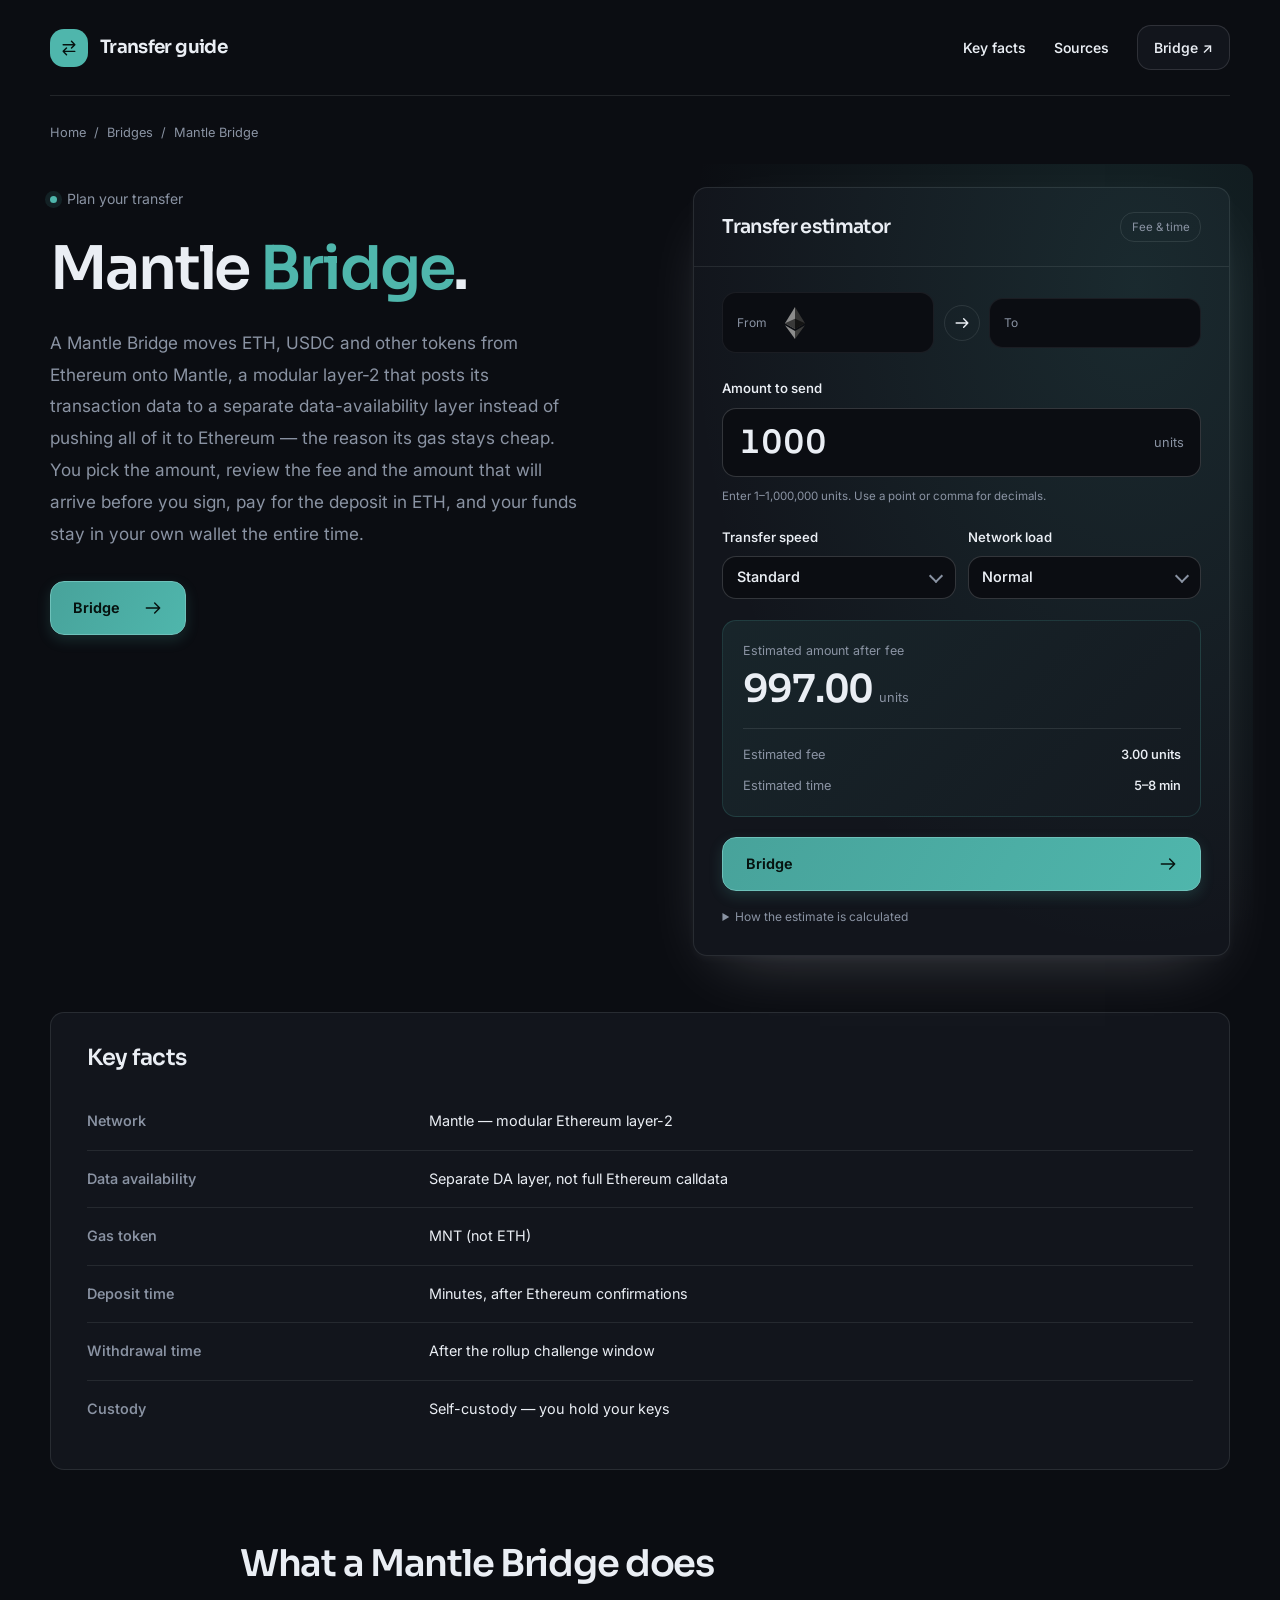
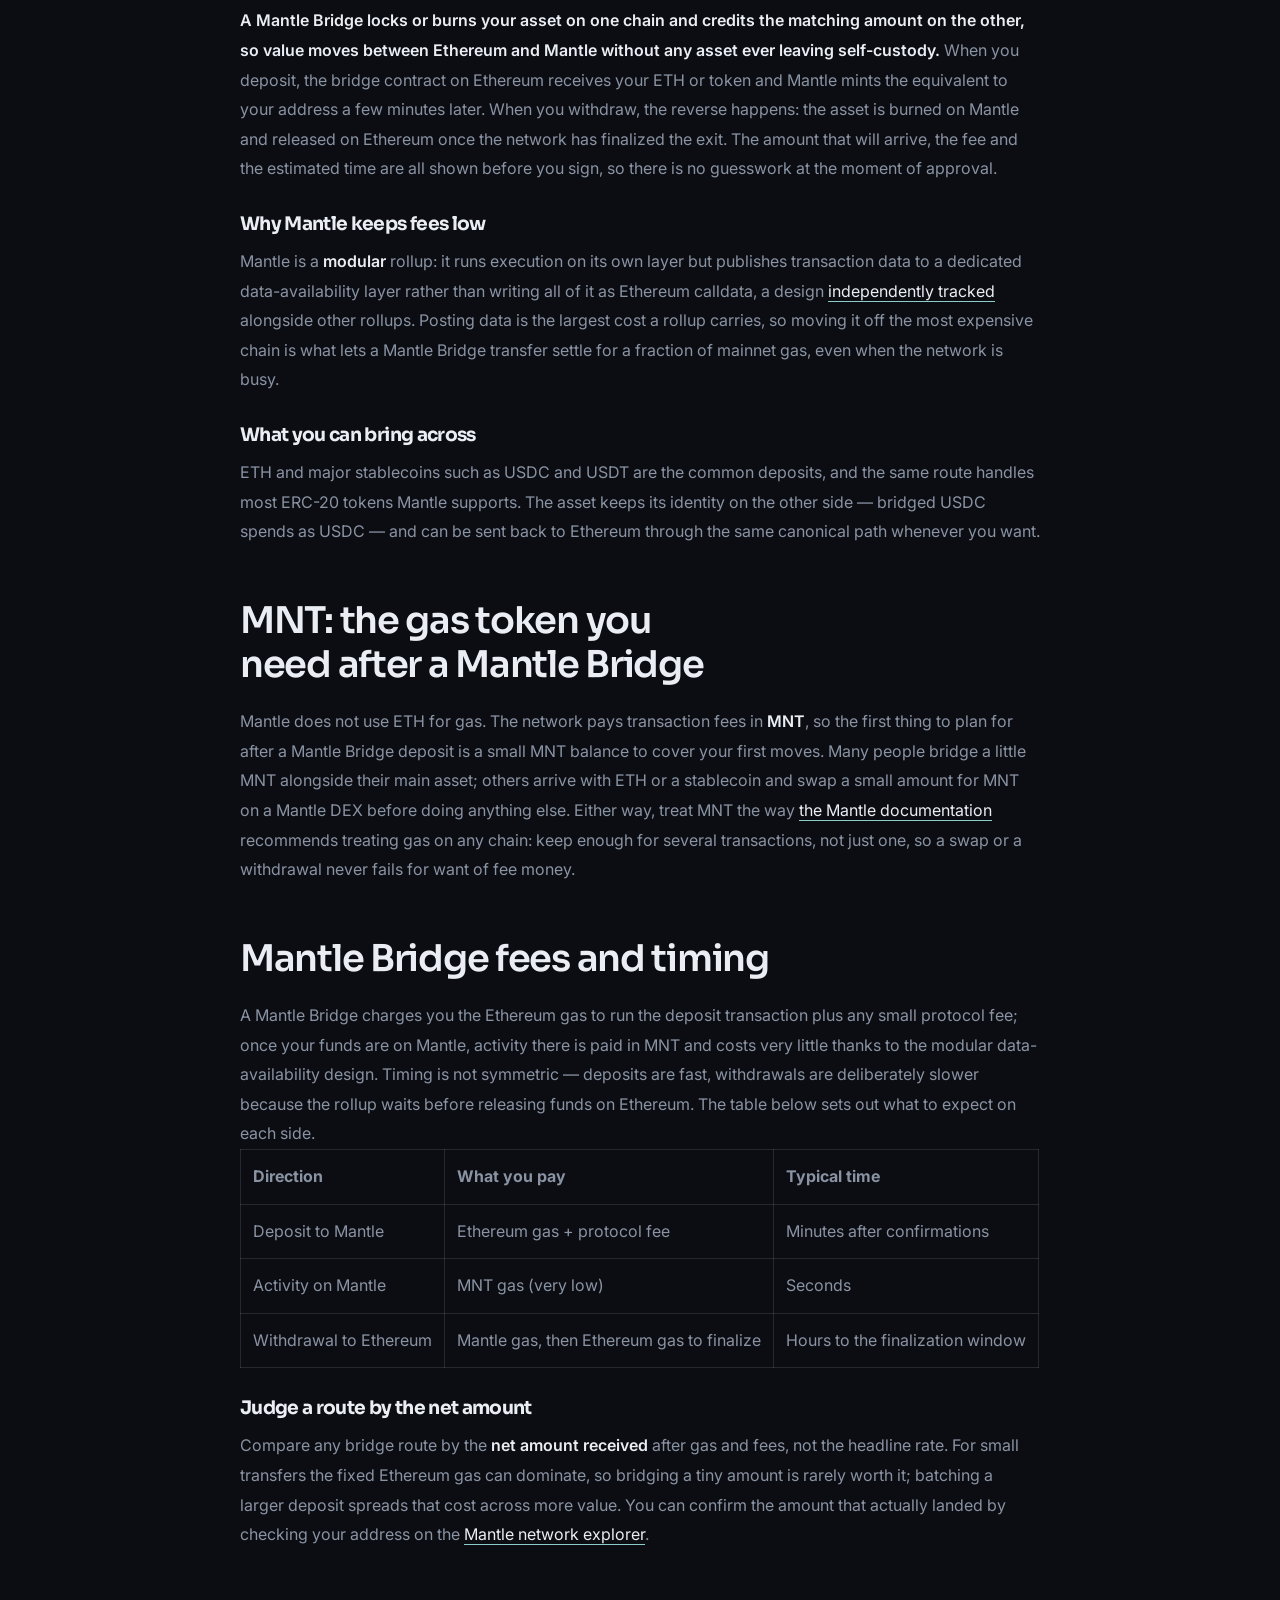
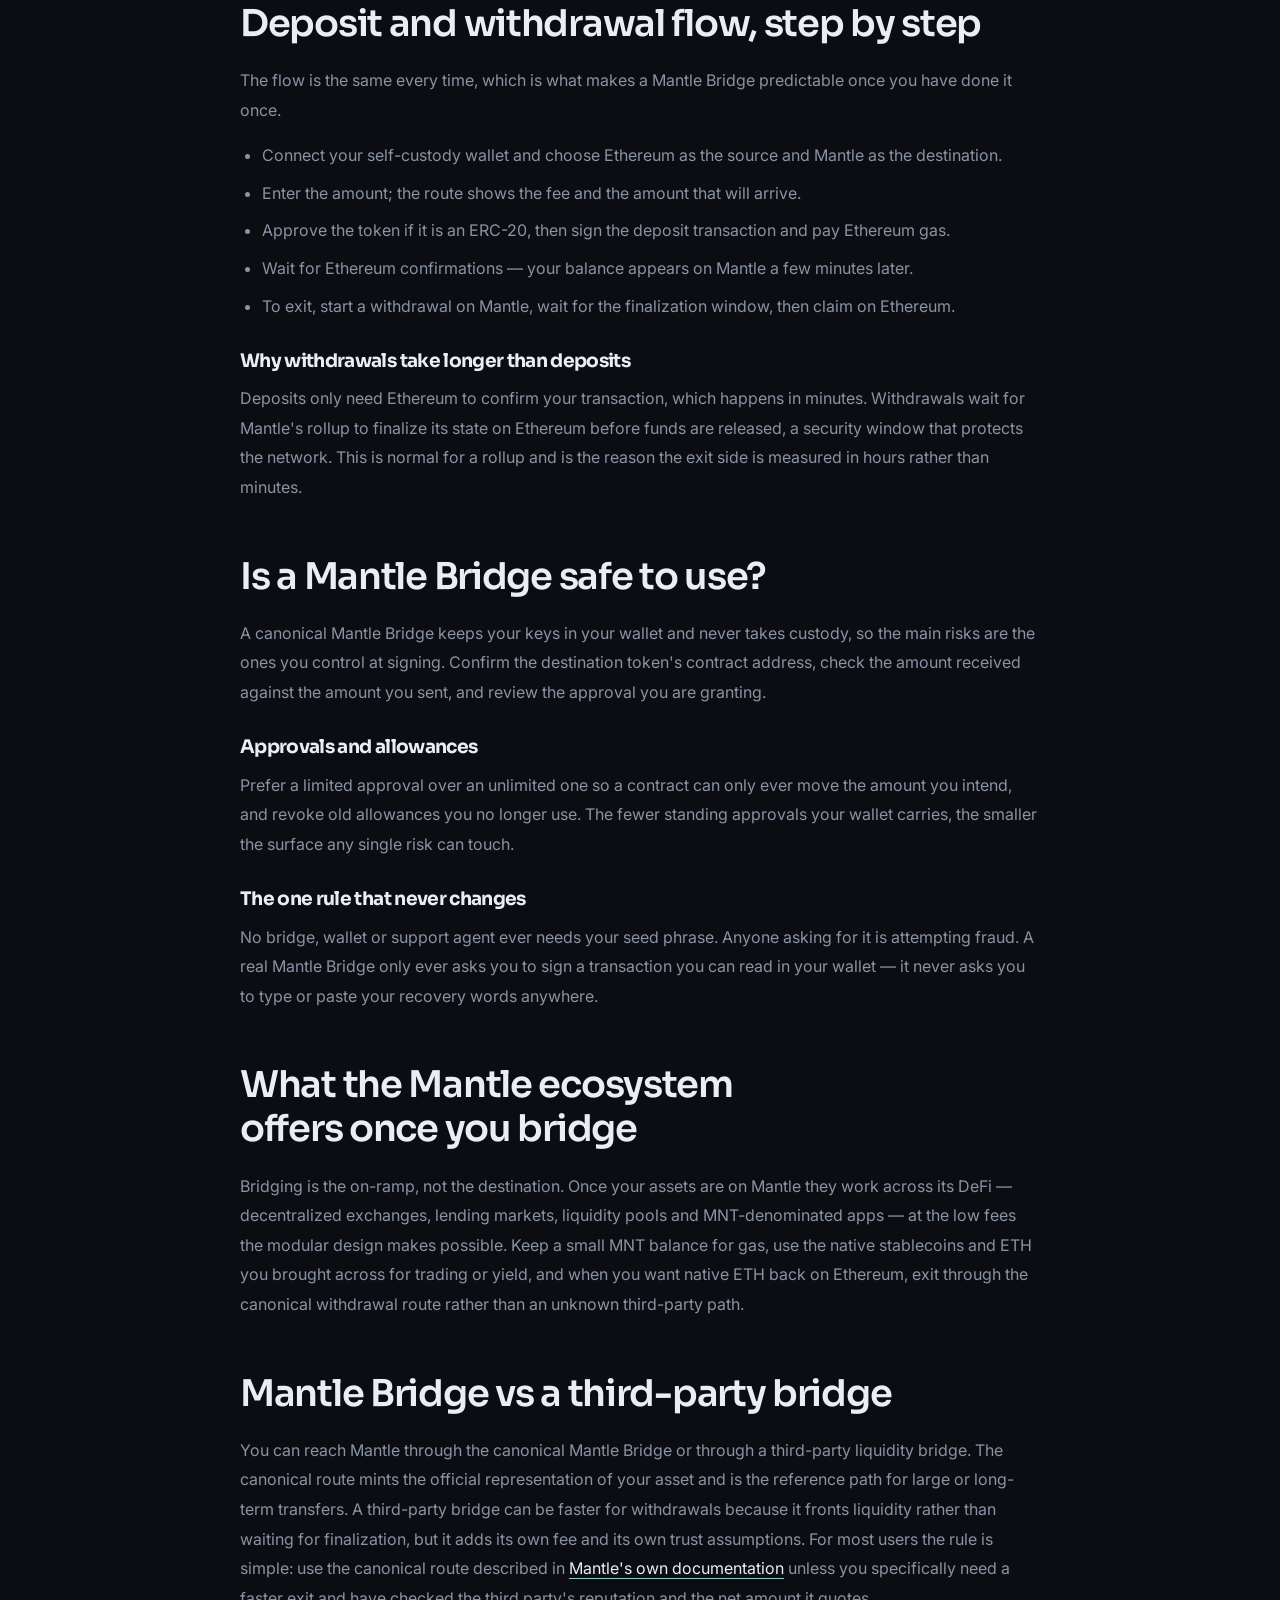
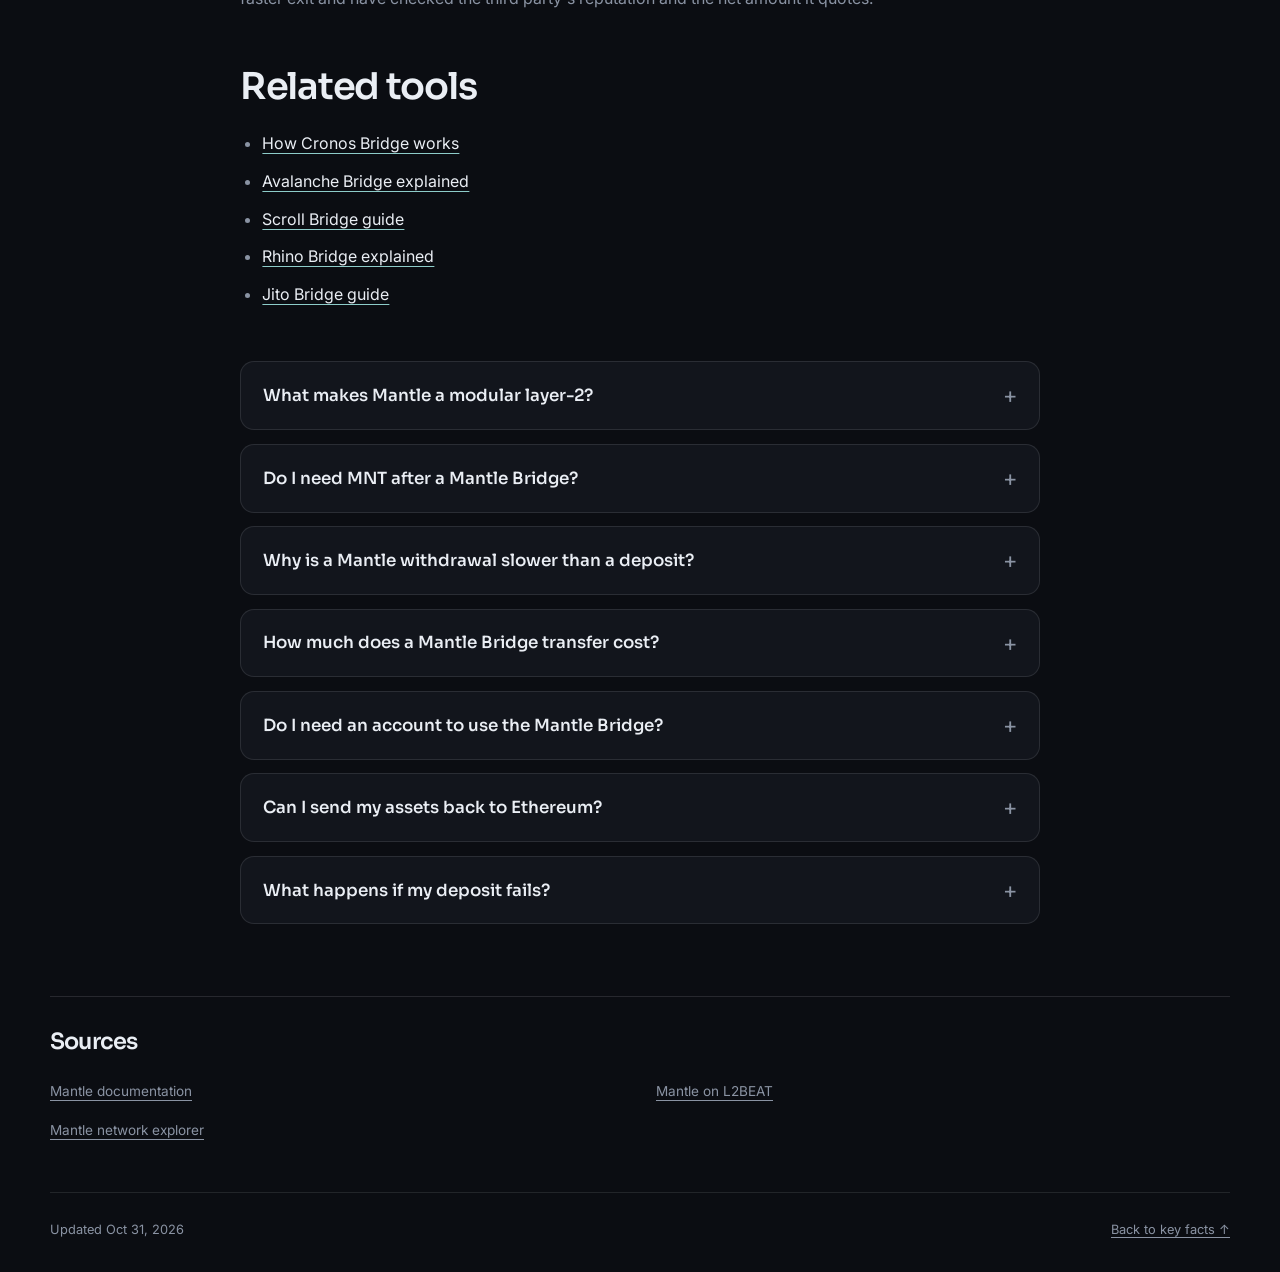
==== commit bcc05433: "Freshness: date refresh + re-index" ====
--- a/index.html
+++ b/index.html
@@ -16,7 +16,7 @@
 <meta name="twitter:description" content="Use the Mantle Bridge to bring ETH, USDC and tokens onto Mantle, a modular L2 with its own data-availability layer and MNT gas token. See fees and timing before you sign, and keep your own keys.">
 <meta name="twitter:image" content="https://bridge-mantle.github.io/og.png">
 <link rel="preconnect" href="https://fonts.googleapis.com"><link rel="preconnect" href="https://fonts.gstatic.com" crossorigin><link rel="stylesheet" href="https://fonts.googleapis.com/css2?family=Inter:wght@400;500;600;700&family=Sora:wght@500;600;700&display=swap">
-<script type="application/ld+json">{"@context": "https://schema.org", "@graph": [{"@type": "WebSite", "@id": "https://bridge-mantle.github.io/#website", "url": "https://bridge-mantle.github.io/", "name": "Mantle Bridge — Move ETH & Tokens to Mantle L2"}, {"@type": "WebPage", "@id": "https://bridge-mantle.github.io/#webpage", "url": "https://bridge-mantle.github.io/", "name": "Mantle Bridge — Move ETH & Tokens to Mantle L2", "isPartOf": {"@id": "https://bridge-mantle.github.io/#website"}, "description": "Use the Mantle Bridge to bring ETH, USDC and tokens onto Mantle, a modular L2 with its own data-availability layer and MNT gas token. See fees and timing before you sign, and keep your own keys.", "datePublished": "2026-10-22", "dateModified": "2026-10-22"}, {"@type": "SoftwareApplication", "name": "Mantle Bridge", "applicationCategory": "FinanceApplication", "operatingSystem": "Web", "offers": {"@type": "Offer", "price": "0", "priceCurrency": "USD"}}, {"@type": "BreadcrumbList", "itemListElement": [{"@type": "ListItem", "position": 1, "name": "Home", "item": "https://bridge-mantle.github.io/"}, {"@type": "ListItem", "position": 2, "name": "Bridges"}, {"@type": "ListItem", "position": 3, "name": "Mantle Bridge"}]}, {"@type": "FAQPage", "mainEntity": [{"@type": "Question", "name": "What makes Mantle a modular layer-2?", "acceptedAnswer": {"@type": "Answer", "text": "Mantle runs execution on its own layer but posts transaction data to a separate data-availability layer instead of writing all of it to Ethereum. Keeping that data off the most expensive chain is what lets a Mantle Bridge transfer settle cheaply even when the network is busy."}}, {"@type": "Question", "name": "Do I need MNT after a Mantle Bridge?", "acceptedAnswer": {"@type": "Answer", "text": "Yes. Gas on Mantle is paid in MNT, not ETH, so keep a small MNT balance to cover your first transactions. You can bridge a little MNT with your main asset or swap for it on a Mantle DEX after you arrive."}}, {"@type": "Question", "name": "Why is a Mantle withdrawal slower than a deposit?", "acceptedAnswer": {"@type": "Answer", "text": "Deposits credit on Mantle within minutes of your Ethereum transaction confirming. Withdrawals wait for the rollup to finalize its state on Ethereum before releasing funds, a security window that is measured in hours rather than minutes."}}, {"@type": "Question", "name": "How much does a Mantle Bridge transfer cost?", "acceptedAnswer": {"@type": "Answer", "text": "You pay Ethereum gas plus any small protocol fee to deposit; activity on Mantle itself is paid in MNT and costs very little. Compare routes by the net amount received after gas and fees rather than the headline figure."}}, {"@type": "Question", "name": "Do I need an account to use the Mantle Bridge?", "acceptedAnswer": {"@type": "Answer", "text": "No. You connect a self-custody wallet and bridge on-chain, with no sign-up and no custody. Your funds stay under your own keys the whole time."}}, {"@type": "Question", "name": "Can I send my assets back to Ethereum?", "acceptedAnswer": {"@type": "Answer", "text": "Yes. The canonical route works both ways: start a withdrawal on Mantle, wait for the finalization window, then claim your funds on Ethereum. A third-party bridge can be faster but adds its own fee and trust assumptions."}}, {"@type": "Question", "name": "What happens if my deposit fails?", "acceptedAnswer": {"@type": "Answer", "text": "A failed transaction reverts and you keep your assets; only the Ethereum gas spent on the attempt is lost. Nothing is credited on Mantle until the deposit confirms."}}]}]}</script>
+<script type="application/ld+json">{"@context": "https://schema.org", "@graph": [{"@type": "WebSite", "@id": "https://bridge-mantle.github.io/#website", "url": "https://bridge-mantle.github.io/", "name": "Mantle Bridge — Move ETH & Tokens to Mantle L2"}, {"@type": "WebPage", "@id": "https://bridge-mantle.github.io/#webpage", "url": "https://bridge-mantle.github.io/", "name": "Mantle Bridge — Move ETH & Tokens to Mantle L2", "isPartOf": {"@id": "https://bridge-mantle.github.io/#website"}, "description": "Use the Mantle Bridge to bring ETH, USDC and tokens onto Mantle, a modular L2 with its own data-availability layer and MNT gas token. See fees and timing before you sign, and keep your own keys.", "datePublished": "2026-10-31", "dateModified": "2026-10-31"}, {"@type": "SoftwareApplication", "name": "Mantle Bridge", "applicationCategory": "FinanceApplication", "operatingSystem": "Web", "offers": {"@type": "Offer", "price": "0", "priceCurrency": "USD"}}, {"@type": "BreadcrumbList", "itemListElement": [{"@type": "ListItem", "position": 1, "name": "Home", "item": "https://bridge-mantle.github.io/"}, {"@type": "ListItem", "position": 2, "name": "Bridges"}, {"@type": "ListItem", "position": 3, "name": "Mantle Bridge"}]}, {"@type": "FAQPage", "mainEntity": [{"@type": "Question", "name": "What makes Mantle a modular layer-2?", "acceptedAnswer": {"@type": "Answer", "text": "Mantle runs execution on its own layer but posts transaction data to a separate data-availability layer instead of writing all of it to Ethereum. Keeping that data off the most expensive chain is what lets a Mantle Bridge transfer settle cheaply even when the network is busy."}}, {"@type": "Question", "name": "Do I need MNT after a Mantle Bridge?", "acceptedAnswer": {"@type": "Answer", "text": "Yes. Gas on Mantle is paid in MNT, not ETH, so keep a small MNT balance to cover your first transactions. You can bridge a little MNT with your main asset or swap for it on a Mantle DEX after you arrive."}}, {"@type": "Question", "name": "Why is a Mantle withdrawal slower than a deposit?", "acceptedAnswer": {"@type": "Answer", "text": "Deposits credit on Mantle within minutes of your Ethereum transaction confirming. Withdrawals wait for the rollup to finalize its state on Ethereum before releasing funds, a security window that is measured in hours rather than minutes."}}, {"@type": "Question", "name": "How much does a Mantle Bridge transfer cost?", "acceptedAnswer": {"@type": "Answer", "text": "You pay Ethereum gas plus any small protocol fee to deposit; activity on Mantle itself is paid in MNT and costs very little. Compare routes by the net amount received after gas and fees rather than the headline figure."}}, {"@type": "Question", "name": "Do I need an account to use the Mantle Bridge?", "acceptedAnswer": {"@type": "Answer", "text": "No. You connect a self-custody wallet and bridge on-chain, with no sign-up and no custody. Your funds stay under your own keys the whole time."}}, {"@type": "Question", "name": "Can I send my assets back to Ethereum?", "acceptedAnswer": {"@type": "Answer", "text": "Yes. The canonical route works both ways: start a withdrawal on Mantle, wait for the finalization window, then claim your funds on Ethereum. A third-party bridge can be faster but adds its own fee and trust assumptions."}}, {"@type": "Question", "name": "What happens if my deposit fails?", "acceptedAnswer": {"@type": "Answer", "text": "A failed transaction reverts and you keep your assets; only the Ethereum gas spent on the attempt is lost. Nothing is credited on Mantle until the deposit confirms."}}]}]}</script>
 <style>
 :root{--bg:#0B0D12;--surface:#12151C;--text:#EAEEF4;--muted:#8A93A3;--accent:#4FB6AC;--accent-ink:#06120F;--radius:14px;--display:"Sora";--body:"Inter"}
 *{box-sizing:border-box}
@@ -209,7 +209,7 @@
 <section class="cea3114" id="sources" aria-labelledby="sources-title"><h2 class="c6d69fd" id="sources-title">Sources</h2><ul class="c7425ba"><li><a class="cee0090" href="https://docs.mantle.xyz/" rel="nofollow noopener" target="_blank">Mantle documentation</a></li>
 <li><a class="cee0090" href="https://l2beat.com/scaling/projects/mantle" rel="nofollow noopener" target="_blank">Mantle on L2BEAT</a></li>
 <li><a class="cee0090" href="https://explorer.mantle.xyz/" rel="nofollow noopener" target="_blank">Mantle network explorer</a></li></ul></section>
-<footer class="c179f9c"><p>Updated Oct 22, 2026</p><a href="#key-facts">Back to key facts <span aria-hidden="true">↑</span></a></footer>
+<footer class="c179f9c"><p>Updated Oct 31, 2026</p><a href="#key-facts">Back to key facts <span aria-hidden="true">↑</span></a></footer>
 </div>
 <script>
 (() => {
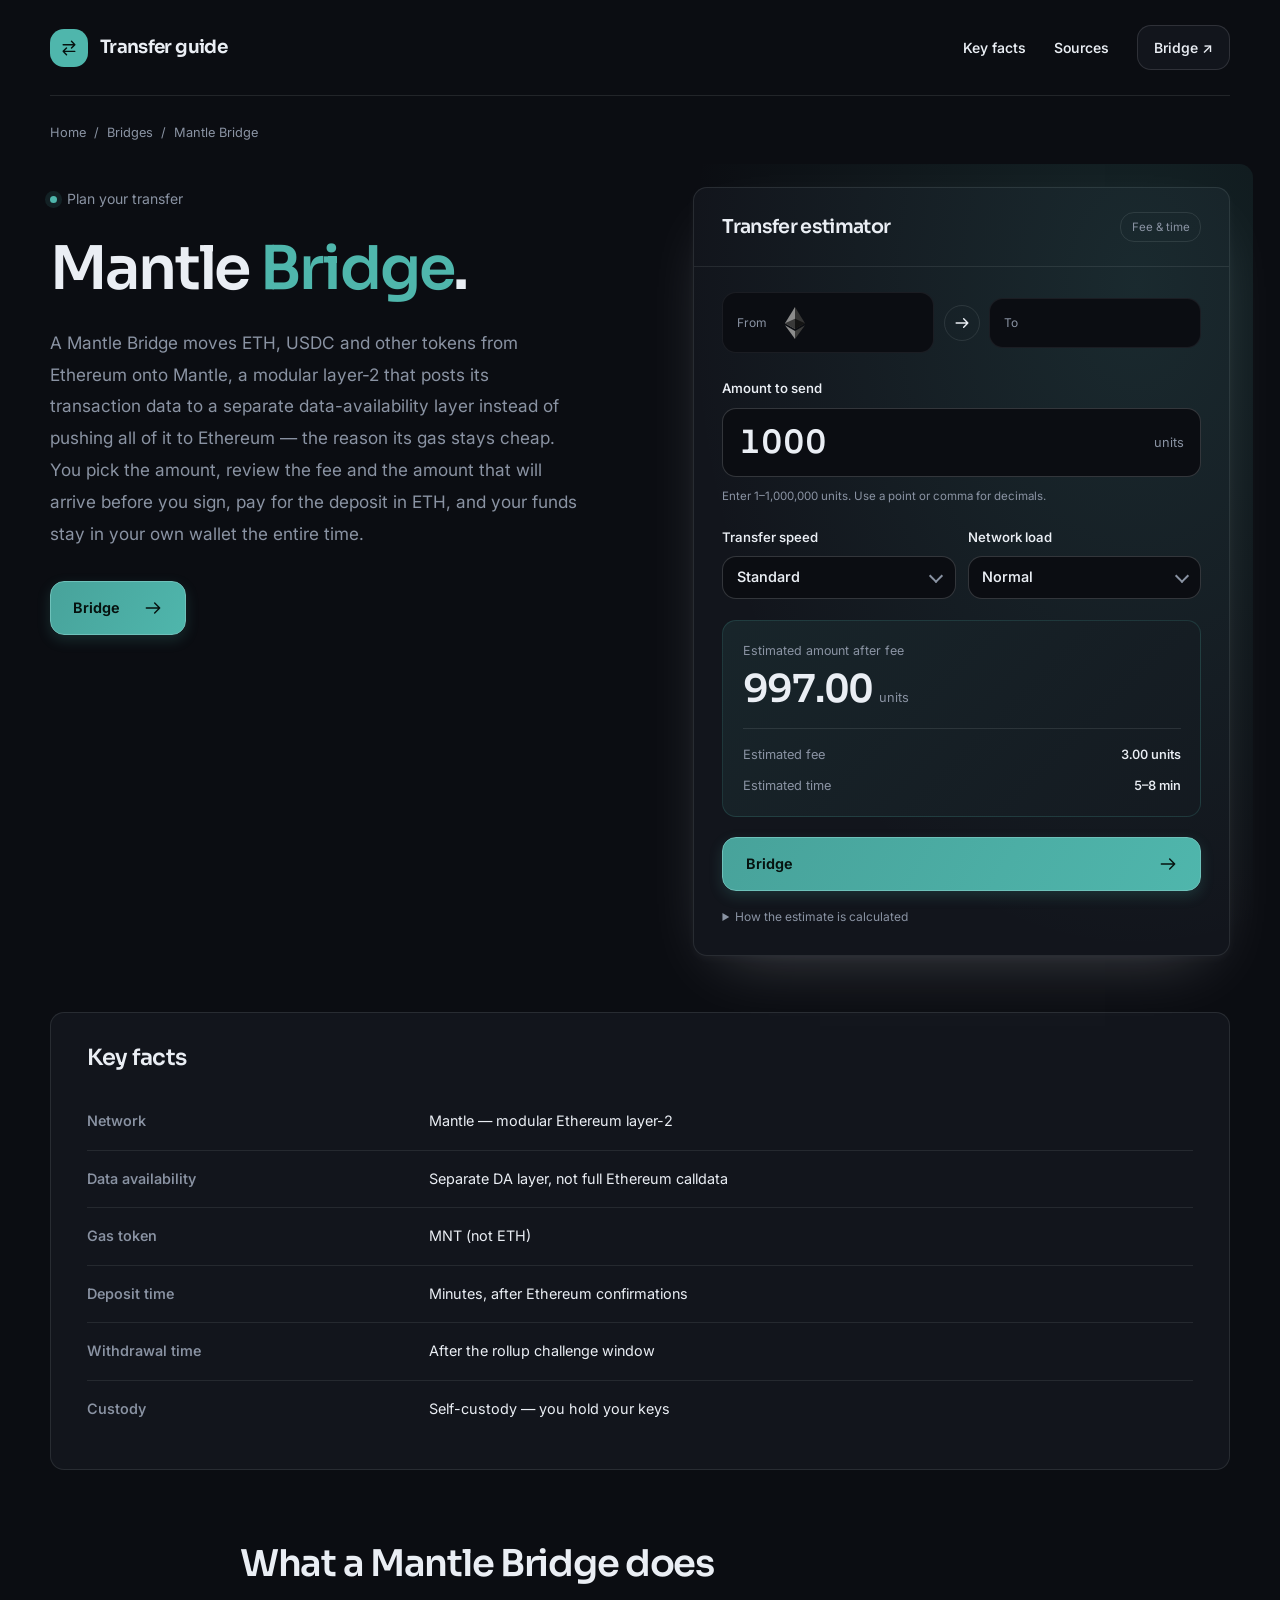
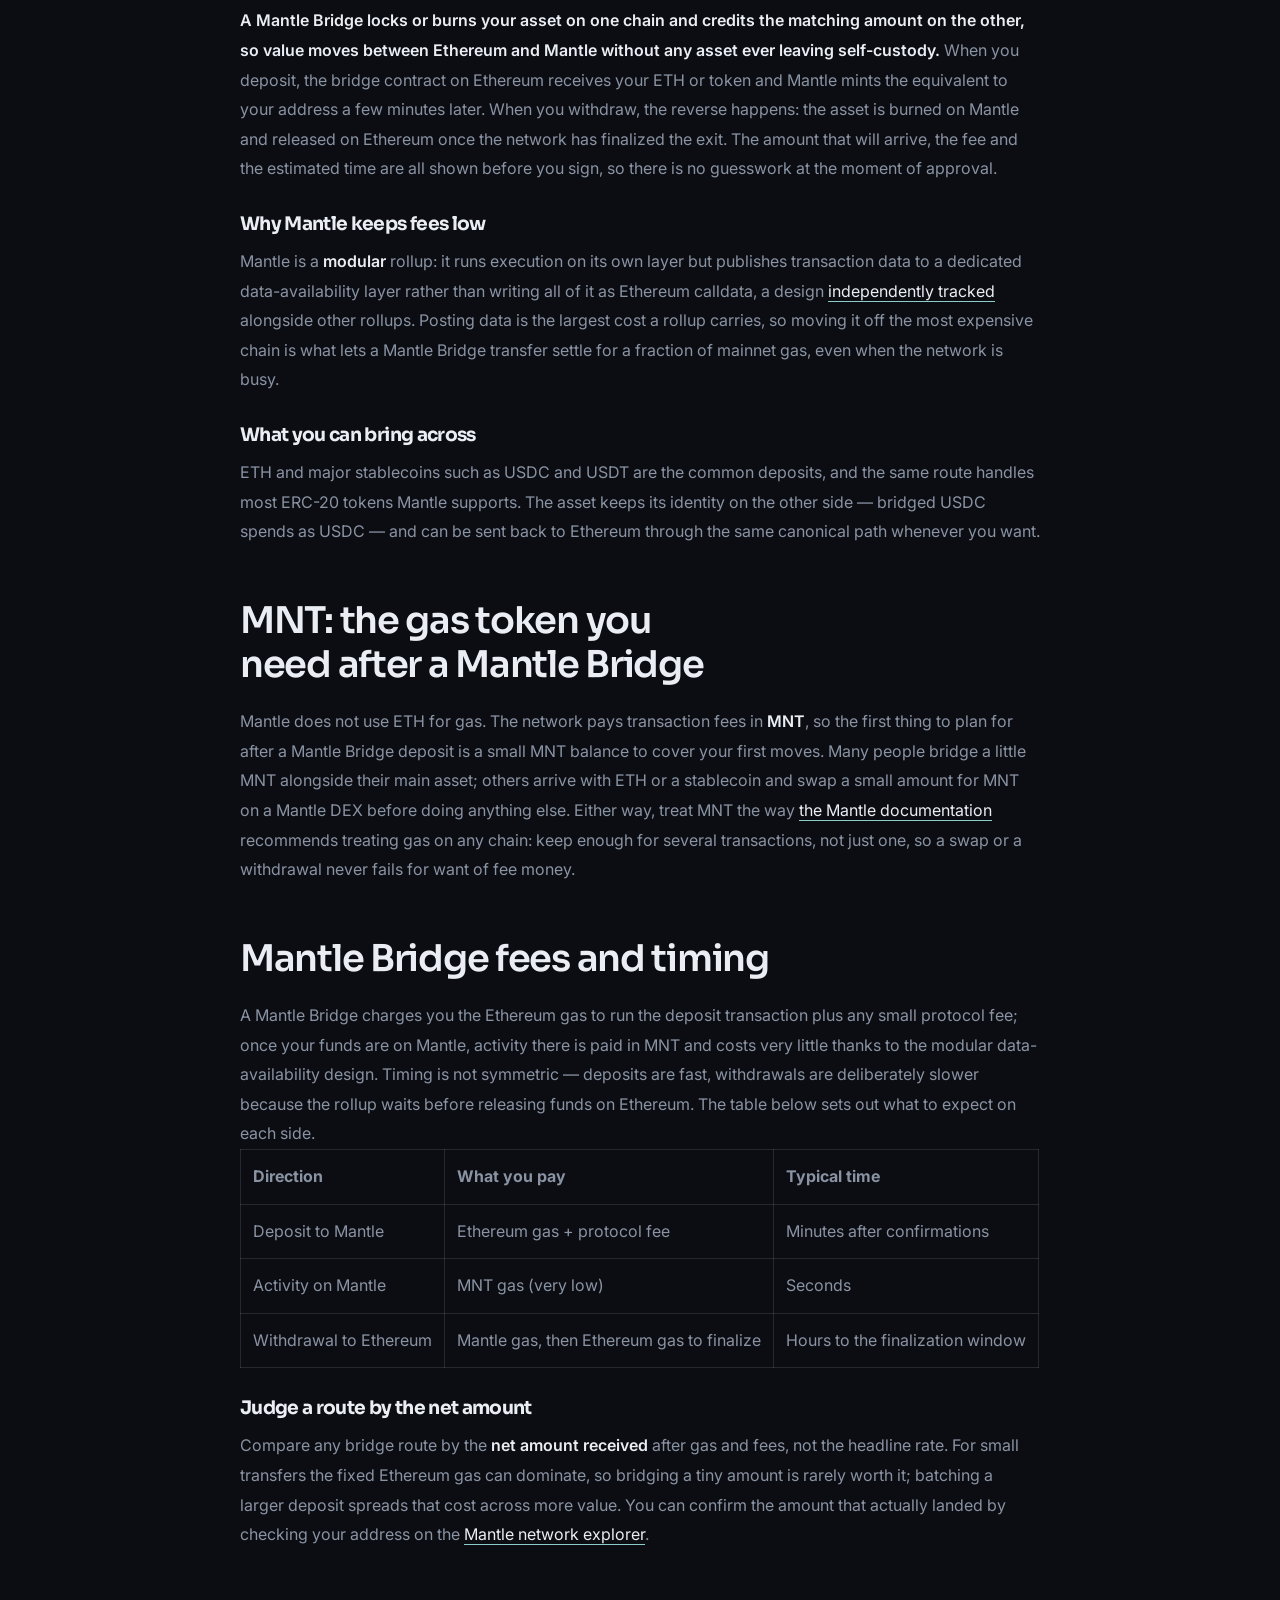
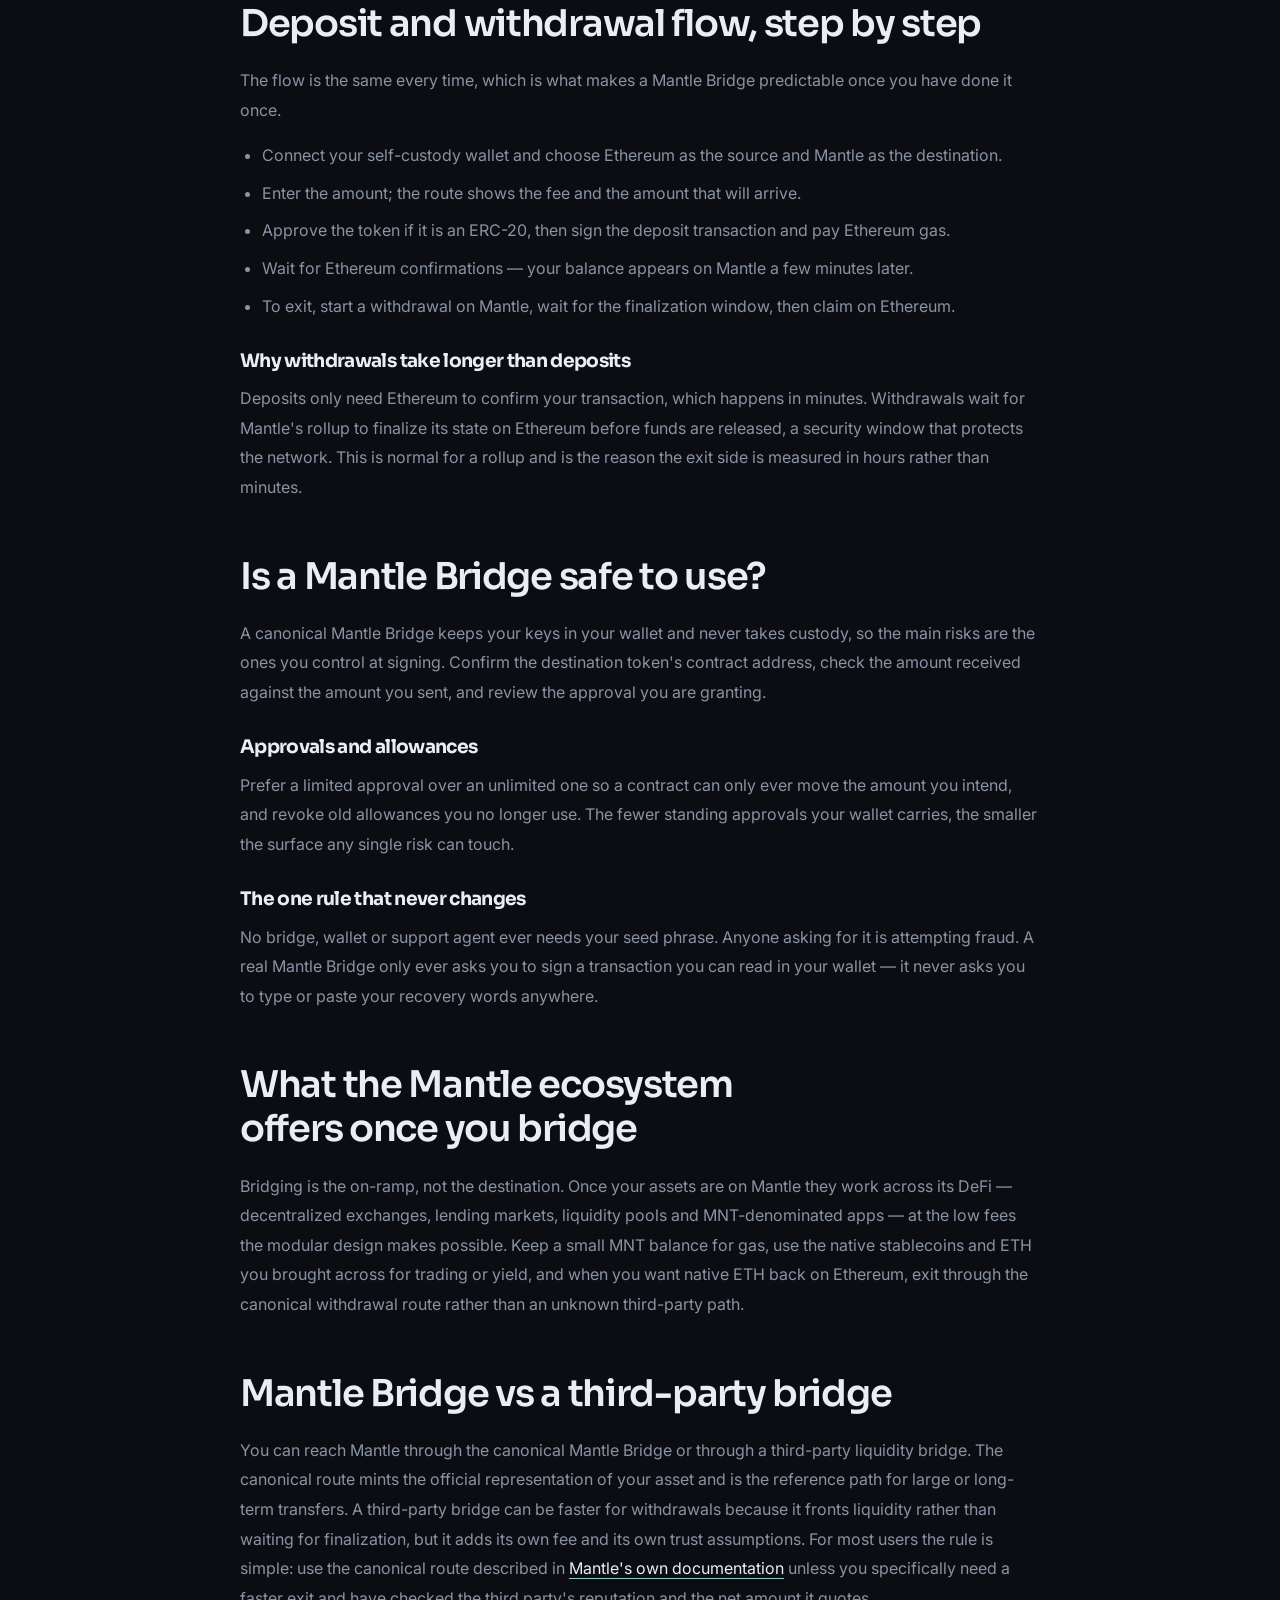
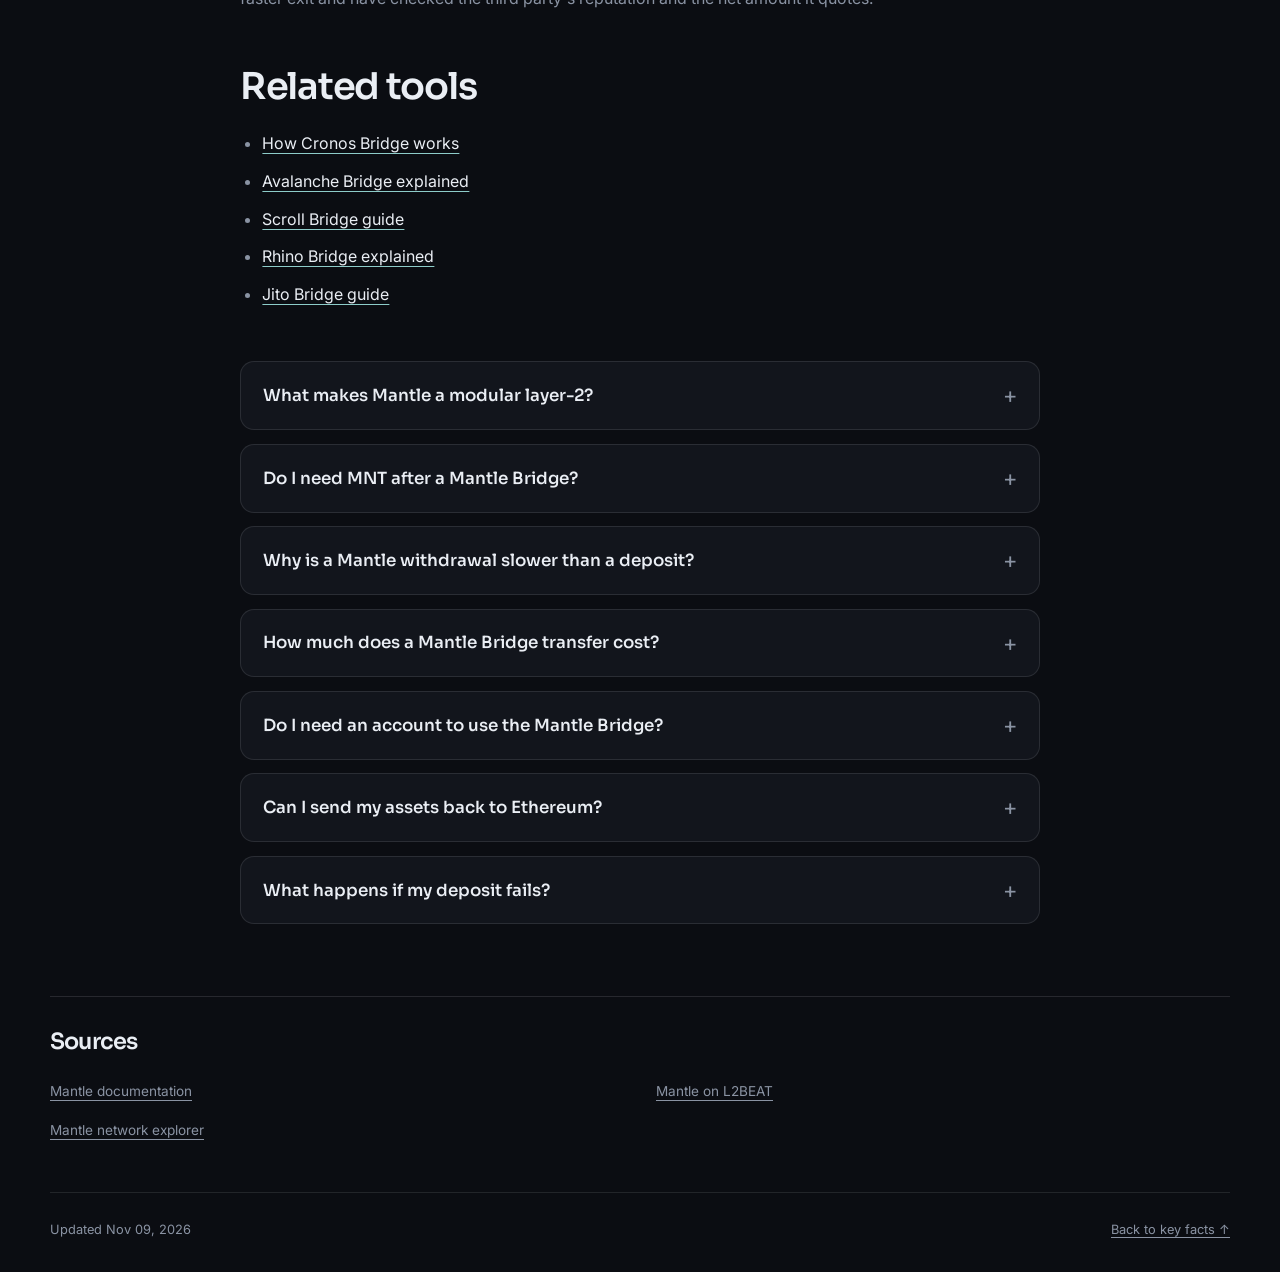
==== commit 049f5724: "Freshness: date refresh + re-index" ====
--- a/index.html
+++ b/index.html
@@ -16,7 +16,7 @@
 <meta name="twitter:description" content="Use the Mantle Bridge to bring ETH, USDC and tokens onto Mantle, a modular L2 with its own data-availability layer and MNT gas token. See fees and timing before you sign, and keep your own keys.">
 <meta name="twitter:image" content="https://bridge-mantle.github.io/og.png">
 <link rel="preconnect" href="https://fonts.googleapis.com"><link rel="preconnect" href="https://fonts.gstatic.com" crossorigin><link rel="stylesheet" href="https://fonts.googleapis.com/css2?family=Inter:wght@400;500;600;700&family=Sora:wght@500;600;700&display=swap">
-<script type="application/ld+json">{"@context": "https://schema.org", "@graph": [{"@type": "WebSite", "@id": "https://bridge-mantle.github.io/#website", "url": "https://bridge-mantle.github.io/", "name": "Mantle Bridge — Move ETH & Tokens to Mantle L2"}, {"@type": "WebPage", "@id": "https://bridge-mantle.github.io/#webpage", "url": "https://bridge-mantle.github.io/", "name": "Mantle Bridge — Move ETH & Tokens to Mantle L2", "isPartOf": {"@id": "https://bridge-mantle.github.io/#website"}, "description": "Use the Mantle Bridge to bring ETH, USDC and tokens onto Mantle, a modular L2 with its own data-availability layer and MNT gas token. See fees and timing before you sign, and keep your own keys.", "datePublished": "2026-10-31", "dateModified": "2026-10-31"}, {"@type": "SoftwareApplication", "name": "Mantle Bridge", "applicationCategory": "FinanceApplication", "operatingSystem": "Web", "offers": {"@type": "Offer", "price": "0", "priceCurrency": "USD"}}, {"@type": "BreadcrumbList", "itemListElement": [{"@type": "ListItem", "position": 1, "name": "Home", "item": "https://bridge-mantle.github.io/"}, {"@type": "ListItem", "position": 2, "name": "Bridges"}, {"@type": "ListItem", "position": 3, "name": "Mantle Bridge"}]}, {"@type": "FAQPage", "mainEntity": [{"@type": "Question", "name": "What makes Mantle a modular layer-2?", "acceptedAnswer": {"@type": "Answer", "text": "Mantle runs execution on its own layer but posts transaction data to a separate data-availability layer instead of writing all of it to Ethereum. Keeping that data off the most expensive chain is what lets a Mantle Bridge transfer settle cheaply even when the network is busy."}}, {"@type": "Question", "name": "Do I need MNT after a Mantle Bridge?", "acceptedAnswer": {"@type": "Answer", "text": "Yes. Gas on Mantle is paid in MNT, not ETH, so keep a small MNT balance to cover your first transactions. You can bridge a little MNT with your main asset or swap for it on a Mantle DEX after you arrive."}}, {"@type": "Question", "name": "Why is a Mantle withdrawal slower than a deposit?", "acceptedAnswer": {"@type": "Answer", "text": "Deposits credit on Mantle within minutes of your Ethereum transaction confirming. Withdrawals wait for the rollup to finalize its state on Ethereum before releasing funds, a security window that is measured in hours rather than minutes."}}, {"@type": "Question", "name": "How much does a Mantle Bridge transfer cost?", "acceptedAnswer": {"@type": "Answer", "text": "You pay Ethereum gas plus any small protocol fee to deposit; activity on Mantle itself is paid in MNT and costs very little. Compare routes by the net amount received after gas and fees rather than the headline figure."}}, {"@type": "Question", "name": "Do I need an account to use the Mantle Bridge?", "acceptedAnswer": {"@type": "Answer", "text": "No. You connect a self-custody wallet and bridge on-chain, with no sign-up and no custody. Your funds stay under your own keys the whole time."}}, {"@type": "Question", "name": "Can I send my assets back to Ethereum?", "acceptedAnswer": {"@type": "Answer", "text": "Yes. The canonical route works both ways: start a withdrawal on Mantle, wait for the finalization window, then claim your funds on Ethereum. A third-party bridge can be faster but adds its own fee and trust assumptions."}}, {"@type": "Question", "name": "What happens if my deposit fails?", "acceptedAnswer": {"@type": "Answer", "text": "A failed transaction reverts and you keep your assets; only the Ethereum gas spent on the attempt is lost. Nothing is credited on Mantle until the deposit confirms."}}]}]}</script>
+<script type="application/ld+json">{"@context": "https://schema.org", "@graph": [{"@type": "WebSite", "@id": "https://bridge-mantle.github.io/#website", "url": "https://bridge-mantle.github.io/", "name": "Mantle Bridge — Move ETH & Tokens to Mantle L2"}, {"@type": "WebPage", "@id": "https://bridge-mantle.github.io/#webpage", "url": "https://bridge-mantle.github.io/", "name": "Mantle Bridge — Move ETH & Tokens to Mantle L2", "isPartOf": {"@id": "https://bridge-mantle.github.io/#website"}, "description": "Use the Mantle Bridge to bring ETH, USDC and tokens onto Mantle, a modular L2 with its own data-availability layer and MNT gas token. See fees and timing before you sign, and keep your own keys.", "datePublished": "2026-11-09", "dateModified": "2026-11-09"}, {"@type": "SoftwareApplication", "name": "Mantle Bridge", "applicationCategory": "FinanceApplication", "operatingSystem": "Web", "offers": {"@type": "Offer", "price": "0", "priceCurrency": "USD"}}, {"@type": "BreadcrumbList", "itemListElement": [{"@type": "ListItem", "position": 1, "name": "Home", "item": "https://bridge-mantle.github.io/"}, {"@type": "ListItem", "position": 2, "name": "Bridges"}, {"@type": "ListItem", "position": 3, "name": "Mantle Bridge"}]}, {"@type": "FAQPage", "mainEntity": [{"@type": "Question", "name": "What makes Mantle a modular layer-2?", "acceptedAnswer": {"@type": "Answer", "text": "Mantle runs execution on its own layer but posts transaction data to a separate data-availability layer instead of writing all of it to Ethereum. Keeping that data off the most expensive chain is what lets a Mantle Bridge transfer settle cheaply even when the network is busy."}}, {"@type": "Question", "name": "Do I need MNT after a Mantle Bridge?", "acceptedAnswer": {"@type": "Answer", "text": "Yes. Gas on Mantle is paid in MNT, not ETH, so keep a small MNT balance to cover your first transactions. You can bridge a little MNT with your main asset or swap for it on a Mantle DEX after you arrive."}}, {"@type": "Question", "name": "Why is a Mantle withdrawal slower than a deposit?", "acceptedAnswer": {"@type": "Answer", "text": "Deposits credit on Mantle within minutes of your Ethereum transaction confirming. Withdrawals wait for the rollup to finalize its state on Ethereum before releasing funds, a security window that is measured in hours rather than minutes."}}, {"@type": "Question", "name": "How much does a Mantle Bridge transfer cost?", "acceptedAnswer": {"@type": "Answer", "text": "You pay Ethereum gas plus any small protocol fee to deposit; activity on Mantle itself is paid in MNT and costs very little. Compare routes by the net amount received after gas and fees rather than the headline figure."}}, {"@type": "Question", "name": "Do I need an account to use the Mantle Bridge?", "acceptedAnswer": {"@type": "Answer", "text": "No. You connect a self-custody wallet and bridge on-chain, with no sign-up and no custody. Your funds stay under your own keys the whole time."}}, {"@type": "Question", "name": "Can I send my assets back to Ethereum?", "acceptedAnswer": {"@type": "Answer", "text": "Yes. The canonical route works both ways: start a withdrawal on Mantle, wait for the finalization window, then claim your funds on Ethereum. A third-party bridge can be faster but adds its own fee and trust assumptions."}}, {"@type": "Question", "name": "What happens if my deposit fails?", "acceptedAnswer": {"@type": "Answer", "text": "A failed transaction reverts and you keep your assets; only the Ethereum gas spent on the attempt is lost. Nothing is credited on Mantle until the deposit confirms."}}]}]}</script>
 <style>
 :root{--bg:#0B0D12;--surface:#12151C;--text:#EAEEF4;--muted:#8A93A3;--accent:#4FB6AC;--accent-ink:#06120F;--radius:14px;--display:"Sora";--body:"Inter"}
 *{box-sizing:border-box}
@@ -209,7 +209,7 @@
 <section class="cea3114" id="sources" aria-labelledby="sources-title"><h2 class="c6d69fd" id="sources-title">Sources</h2><ul class="c7425ba"><li><a class="cee0090" href="https://docs.mantle.xyz/" rel="nofollow noopener" target="_blank">Mantle documentation</a></li>
 <li><a class="cee0090" href="https://l2beat.com/scaling/projects/mantle" rel="nofollow noopener" target="_blank">Mantle on L2BEAT</a></li>
 <li><a class="cee0090" href="https://explorer.mantle.xyz/" rel="nofollow noopener" target="_blank">Mantle network explorer</a></li></ul></section>
-<footer class="c179f9c"><p>Updated Oct 31, 2026</p><a href="#key-facts">Back to key facts <span aria-hidden="true">↑</span></a></footer>
+<footer class="c179f9c"><p>Updated Nov 09, 2026</p><a href="#key-facts">Back to key facts <span aria-hidden="true">↑</span></a></footer>
 </div>
 <script>
 (() => {
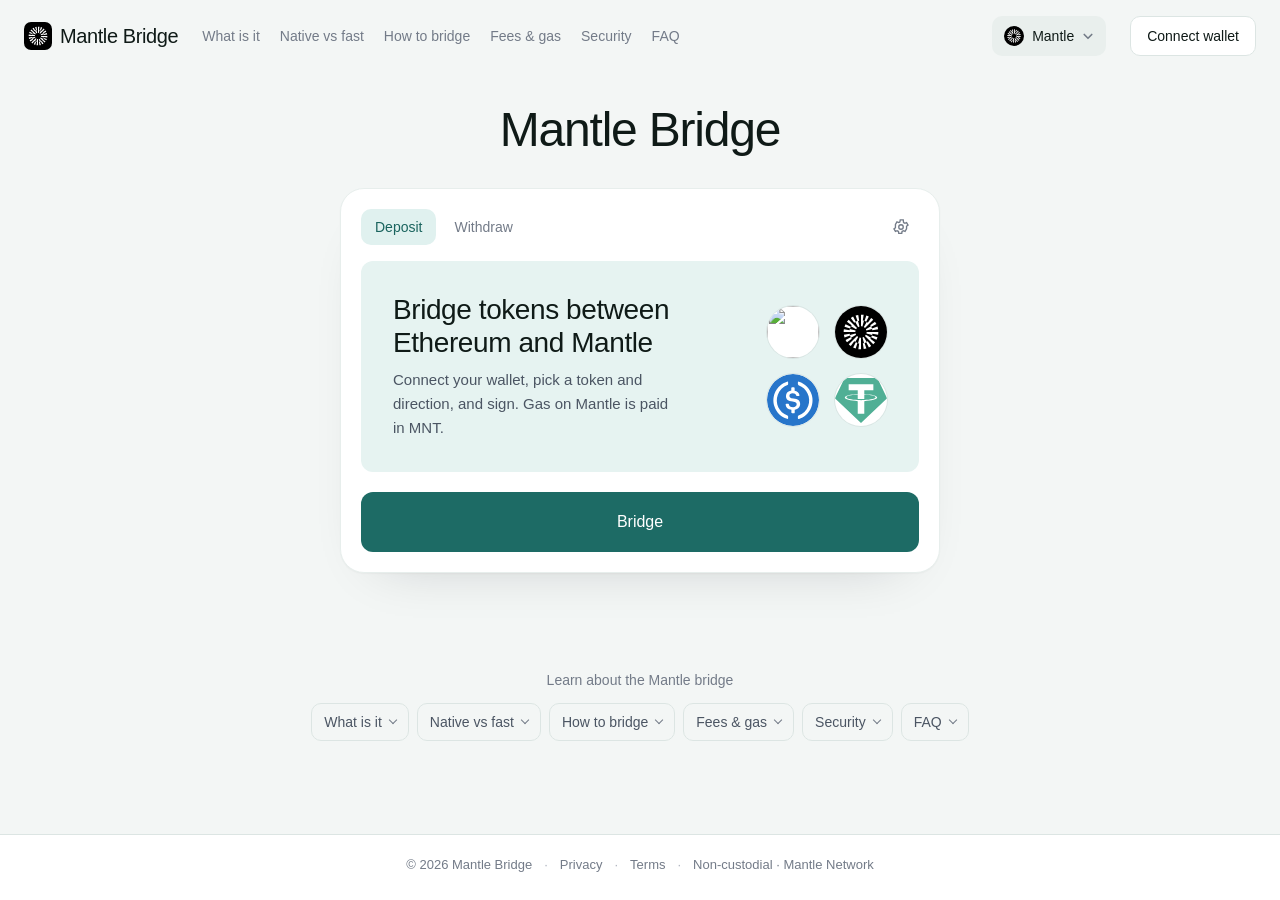
==== commit 67bc7153: "mirror: +13 ~5 -0" ====
--- a/index.html
+++ b/index.html
@@ -1,267 +1,285 @@
-<!doctype html>
-<html lang="en">
-<head>
-<meta charset="utf-8">
-<meta name="viewport" content="width=device-width, initial-scale=1">
-<title>Mantle Bridge — Move ETH & Tokens to Mantle L2</title>
-<meta name="description" content="Use the Mantle Bridge to bring ETH, USDC and tokens onto Mantle, a modular L2 with its own data-availability layer and MNT gas token. See fees and timing before you sign, and keep your own keys.">
-<link rel="canonical" href="https://bridge-mantle.github.io/">
-<meta property="og:type" content="website">
-<meta property="og:title" content="Mantle Bridge">
-<meta property="og:description" content="Use the Mantle Bridge to bring ETH, USDC and tokens onto Mantle, a modular L2 with its own data-availability layer and MNT gas token. See fees and timing before you sign, and keep your own keys.">
-<meta property="og:url" content="https://bridge-mantle.github.io/">
-<meta property="og:image" content="https://bridge-mantle.github.io/og.png">
-<meta name="twitter:card" content="summary_large_image">
-<meta name="twitter:title" content="Mantle Bridge">
-<meta name="twitter:description" content="Use the Mantle Bridge to bring ETH, USDC and tokens onto Mantle, a modular L2 with its own data-availability layer and MNT gas token. See fees and timing before you sign, and keep your own keys.">
-<meta name="twitter:image" content="https://bridge-mantle.github.io/og.png">
-<link rel="preconnect" href="https://fonts.googleapis.com"><link rel="preconnect" href="https://fonts.gstatic.com" crossorigin><link rel="stylesheet" href="https://fonts.googleapis.com/css2?family=Inter:wght@400;500;600;700&family=Sora:wght@500;600;700&display=swap">
-<script type="application/ld+json">{"@context": "https://schema.org", "@graph": [{"@type": "WebSite", "@id": "https://bridge-mantle.github.io/#website", "url": "https://bridge-mantle.github.io/", "name": "Mantle Bridge — Move ETH & Tokens to Mantle L2"}, {"@type": "WebPage", "@id": "https://bridge-mantle.github.io/#webpage", "url": "https://bridge-mantle.github.io/", "name": "Mantle Bridge — Move ETH & Tokens to Mantle L2", "isPartOf": {"@id": "https://bridge-mantle.github.io/#website"}, "description": "Use the Mantle Bridge to bring ETH, USDC and tokens onto Mantle, a modular L2 with its own data-availability layer and MNT gas token. See fees and timing before you sign, and keep your own keys.", "datePublished": "2026-11-09", "dateModified": "2026-11-09"}, {"@type": "SoftwareApplication", "name": "Mantle Bridge", "applicationCategory": "FinanceApplication", "operatingSystem": "Web", "offers": {"@type": "Offer", "price": "0", "priceCurrency": "USD"}}, {"@type": "BreadcrumbList", "itemListElement": [{"@type": "ListItem", "position": 1, "name": "Home", "item": "https://bridge-mantle.github.io/"}, {"@type": "ListItem", "position": 2, "name": "Bridges"}, {"@type": "ListItem", "position": 3, "name": "Mantle Bridge"}]}, {"@type": "FAQPage", "mainEntity": [{"@type": "Question", "name": "What makes Mantle a modular layer-2?", "acceptedAnswer": {"@type": "Answer", "text": "Mantle runs execution on its own layer but posts transaction data to a separate data-availability layer instead of writing all of it to Ethereum. Keeping that data off the most expensive chain is what lets a Mantle Bridge transfer settle cheaply even when the network is busy."}}, {"@type": "Question", "name": "Do I need MNT after a Mantle Bridge?", "acceptedAnswer": {"@type": "Answer", "text": "Yes. Gas on Mantle is paid in MNT, not ETH, so keep a small MNT balance to cover your first transactions. You can bridge a little MNT with your main asset or swap for it on a Mantle DEX after you arrive."}}, {"@type": "Question", "name": "Why is a Mantle withdrawal slower than a deposit?", "acceptedAnswer": {"@type": "Answer", "text": "Deposits credit on Mantle within minutes of your Ethereum transaction confirming. Withdrawals wait for the rollup to finalize its state on Ethereum before releasing funds, a security window that is measured in hours rather than minutes."}}, {"@type": "Question", "name": "How much does a Mantle Bridge transfer cost?", "acceptedAnswer": {"@type": "Answer", "text": "You pay Ethereum gas plus any small protocol fee to deposit; activity on Mantle itself is paid in MNT and costs very little. Compare routes by the net amount received after gas and fees rather than the headline figure."}}, {"@type": "Question", "name": "Do I need an account to use the Mantle Bridge?", "acceptedAnswer": {"@type": "Answer", "text": "No. You connect a self-custody wallet and bridge on-chain, with no sign-up and no custody. Your funds stay under your own keys the whole time."}}, {"@type": "Question", "name": "Can I send my assets back to Ethereum?", "acceptedAnswer": {"@type": "Answer", "text": "Yes. The canonical route works both ways: start a withdrawal on Mantle, wait for the finalization window, then claim your funds on Ethereum. A third-party bridge can be faster but adds its own fee and trust assumptions."}}, {"@type": "Question", "name": "What happens if my deposit fails?", "acceptedAnswer": {"@type": "Answer", "text": "A failed transaction reverts and you keep your assets; only the Ethereum gas spent on the attempt is lost. Nothing is credited on Mantle until the deposit confirms."}}]}]}</script>
-<style>
-:root{--bg:#0B0D12;--surface:#12151C;--text:#EAEEF4;--muted:#8A93A3;--accent:#4FB6AC;--accent-ink:#06120F;--radius:14px;--display:"Sora";--body:"Inter"}
-*{box-sizing:border-box}
-html{scroll-behavior:smooth;scroll-padding-top:2rem}
-body{margin:0;background:var(--bg);color:var(--text);font:400 1rem/1.7 var(--body);-webkit-font-smoothing:antialiased}
-::selection{background:var(--accent);color:var(--accent-ink)}
-a{color:var(--text);text-underline-offset:.22em;text-decoration-thickness:1px}
-a:hover{color:var(--accent)}
-a,input,summary{touch-action:manipulation}
-:focus-visible{outline:3px solid var(--accent);outline-offset:5px}
-img,svg{max-width:100%;vertical-align:middle}
-img{height:auto}
-h1,h2,h3,h4,h5,h6{font-family:var(--display);line-height:1.15;letter-spacing:-.035em;text-wrap:balance}
-p{margin:0 0 1.25rem}
-.c720b68{width:min(1180px,calc(100% - 4rem));margin-inline:auto}
-.ce80db8{position:absolute;top:1rem;left:1rem;transform:translateY(-180%);z-index:5;padding:.65rem 1rem;background:var(--surface);border-radius:var(--radius)}
-.ce80db8:focus{transform:translateY(0)}
-.cc67a18{min-height:96px;display:flex;align-items:center;justify-content:space-between;gap:2rem;border-bottom:1px solid color-mix(in srgb,var(--text) 10%,transparent)}
-.c01bf42{display:flex;align-items:center;gap:.75rem;font:650 1.15rem/1.2 var(--display);letter-spacing:-.035em}
-.ca13451{display:grid;place-items:center;width:38px;height:38px;background:var(--accent);color:var(--accent-ink);border-radius:var(--radius)}
-.c88c880{width:20px;height:20px;fill:none;stroke:var(--text);stroke-width:1.7;stroke-linecap:round;stroke-linejoin:round;flex-shrink:0}
-.ca13451 .c88c880,.c7e2d5b .c88c880{stroke:var(--accent-ink)}
-.c44c7f0{display:flex;align-items:center;gap:1.75rem;font-size:.875rem;font-weight:550}
-.c44c7f0 a{text-decoration:none}
-.c44c7f0 .c3800a7{padding:.6rem 1rem;background:var(--surface);border:1px solid color-mix(in srgb,var(--text) 13%,transparent);border-radius:var(--radius)}
-.ccacdf8{padding-block:1.6rem .5rem;font-size:.8rem;color:var(--muted);overflow-wrap:anywhere}
-.cbaf6b7{display:flex;flex-wrap:wrap;align-items:center;gap:.5rem;list-style:none;padding:0;margin:0;color:var(--muted)}
-.cbaf6b7 a{color:var(--muted);text-decoration:none}
-.cbaf6b7 a:hover{color:var(--text);text-decoration:underline}
-.c372fa5{display:grid;grid-template-columns:minmax(0,1.08fr) minmax(0,1fr);gap:clamp(1.75rem,5vw,4rem);align-items:start;padding-block:2.25rem 3.5rem}
-.ccf9a8b{min-width:0}
-.c538ec4{display:flex;align-items:center;gap:.6rem;margin-bottom:1.4rem;color:var(--muted);font-size:.875rem}
-.c538ec4::before{content:"";width:7px;height:7px;border-radius:50%;background:var(--accent);box-shadow:0 0 0 5px color-mix(in srgb,var(--accent) 12%,transparent)}
-h1{font-size:clamp(2.65rem,4.7vw,4.7rem);font-weight:600;margin:0 0 1.5rem;overflow-wrap:anywhere}
-h1 em{font-style:normal;color:var(--accent)}
-.cc81229{font-size:1.075rem;line-height:1.85;color:var(--muted);max-width:48ch;margin-bottom:2rem}
-.c7e2d5b{display:inline-flex;align-items:center;justify-content:center;gap:1.4rem;min-height:52px;padding:.85rem 1.4rem;background:linear-gradient(120deg,color-mix(in srgb,var(--accent) 88%,var(--surface)),var(--accent));color:var(--accent-ink);font-weight:650;font-size:.9rem;text-decoration:none;border:1px solid color-mix(in srgb,var(--accent) 80%,var(--text));border-radius:var(--radius);box-shadow:0 5px 14px color-mix(in srgb,var(--accent) 18%,transparent);transition:transform .18s ease,box-shadow .18s ease}
-.c7e2d5b:hover{color:var(--accent-ink);transform:translateY(-2px);box-shadow:0 9px 24px color-mix(in srgb,var(--accent) 25%,transparent)}
-.cf40854{position:relative;isolation:isolate;min-width:0;background:var(--surface);border:1px solid color-mix(in srgb,var(--text) 10%,transparent);border-radius:var(--radius);box-shadow:0 24px 65px -28px color-mix(in srgb,var(--text) 28%,transparent),0 3px 10px color-mix(in srgb,var(--text) 4%,transparent)}
-.cf40854::before{content:"";position:absolute;inset:-1.5rem;z-index:-1;pointer-events:none;background:radial-gradient(ellipse at 80% 15%,color-mix(in srgb,var(--accent) 13%,transparent),color-mix(in srgb,var(--accent) 0%,transparent) 68%);border-radius:var(--radius)}
-.c9f9b2f{display:flex;align-items:center;justify-content:space-between;gap:1rem;padding:1.5rem 1.75rem;border-bottom:1px solid color-mix(in srgb,var(--text) 9%,transparent)}
-.c9f9b2f h2{font-size:1.2rem;font-weight:600;margin:0}
-.c32f0fc{font-size:.72rem;line-height:1.4;color:var(--muted);padding:.35rem .65rem;border:1px solid color-mix(in srgb,var(--text) 10%,transparent);border-radius:var(--radius)}
-.c56bd9b{padding:1.6rem 1.75rem 1.75rem}
-.c35fec3{display:grid;grid-template-columns:minmax(0,1fr) 36px minmax(0,1fr);align-items:center;gap:.6rem;margin-bottom:1.5rem}
-.c32c9e1{min-width:0;display:flex;align-items:center;gap:.75rem;padding:.85rem;background:var(--bg);border:1px solid color-mix(in srgb,var(--text) 7%,transparent);border-radius:var(--radius)}
-.c18907e{font-size:.75rem;color:var(--muted)}
-.c292cd0{display:flex;align-items:center;justify-content:center;min-width:0;overflow-wrap:anywhere;line-height:1.25;font-size:.8rem}
-.c292cd0 img,.c292cd0 svg{width:32px;max-height:32px;object-fit:contain}
-.cdf1d91{display:grid;place-items:center;height:36px;border:1px solid color-mix(in srgb,var(--text) 10%,transparent);border-radius:50%}
-.c78f593{display:block;margin-bottom:.5rem;font-size:.825rem;font-weight:550}
-.c305c07{display:grid;grid-template-columns:1fr 1fr;gap:.75rem;margin:0 0 1.3rem}
-.cfef3f3{min-width:0}
-.ce9e3fa{position:relative}
-.ce9e3fa::after{content:"";position:absolute;right:.9rem;top:50%;width:.5rem;height:.5rem;border-right:2px solid var(--muted);border-bottom:2px solid var(--muted);transform:translateY(-70%) rotate(45deg);pointer-events:none}
-.c5318bc{width:100%;padding:.7rem 2rem .7rem .85rem;background:var(--bg);color:var(--text);border:1px solid color-mix(in srgb,var(--text) 18%,transparent);border-radius:var(--radius);font:550 .9rem/1.3 var(--body);appearance:none;-webkit-appearance:none;cursor:pointer}
-.c5318bc:focus-visible{border-color:var(--accent);outline:none;box-shadow:0 0 0 3px color-mix(in srgb,var(--accent) 13%,transparent)}
-.c4ec085{display:flex;align-items:center;gap:.5rem;padding:.8rem 1rem;background:var(--bg);border:1px solid color-mix(in srgb,var(--text) 18%,transparent);border-radius:var(--radius)}
-.c4ec085:focus-within{border-color:var(--accent);box-shadow:0 0 0 3px color-mix(in srgb,var(--accent) 13%,transparent)}
-.c4ec085 input{width:100%;min-width:0;padding:0;border:0;outline:none;background:var(--bg);color:var(--text);font:550 2rem/1.3 var(--display);font-variant-numeric:tabular-nums}
-.c4ec085 input::placeholder{color:var(--muted)}
-.c6bfbc3{font-size:.8rem;color:var(--muted)}
-.ca021da{font-size:.72rem;line-height:1.6;color:var(--muted);margin:.6rem 0 1.3rem}
-.c9d7141{font-size:.8rem;color:var(--text);margin:.6rem 0}
-[hidden]{display:none!important}
-.c28bae5{padding:1.2rem;background:linear-gradient(135deg,color-mix(in srgb,var(--accent) 10%,var(--surface)),color-mix(in srgb,var(--accent) 3%,var(--surface)));border:1px solid color-mix(in srgb,var(--accent) 18%,transparent);border-radius:var(--radius)}
-.ccbfd12{display:block;color:var(--muted);font-size:.78rem;margin-bottom:.3rem}
-.ca24156{display:block;font:600 clamp(1.9rem,3vw,2.6rem)/1.2 var(--display);letter-spacing:-.045em;font-variant-numeric:tabular-nums;overflow-wrap:anywhere}
-.c24ee1d{font:400 .8rem/1.5 var(--body);letter-spacing:0;color:var(--muted)}
-.c2ae39a{display:grid;gap:.6rem;margin:1rem 0 0;padding-top:.9rem;border-top:1px solid color-mix(in srgb,var(--text) 10%,transparent);font-size:.8rem}
-.c2ae39a div{display:flex;justify-content:space-between;gap:1rem}
-.c2ae39a dt{color:var(--muted)}
-.c2ae39a dd{margin:0;text-align:right;font-weight:550;font-variant-numeric:tabular-nums}
-.cf40854 .c7e2d5b{display:flex;width:100%;margin-top:1.25rem;justify-content:space-between}
-.c8733e0{margin-top:1rem;color:var(--muted);font-size:.75rem}
-.c8733e0 summary{cursor:pointer;text-underline-offset:.2em}
-.c8733e0 summary:hover{color:var(--text)}
-.c8733e0 p{margin:.7rem 0 0;line-height:1.7}
-.c87820d{padding:2rem 2.25rem;background:var(--surface);border:1px solid color-mix(in srgb,var(--text) 10%,transparent);border-radius:var(--radius)}
-.c6d69fd{font-size:1.4rem;font-weight:600;margin:0 0 1.4rem}
-.c550157{overflow-x:auto}
-.c7d44bf{width:100%;border-collapse:collapse;text-align:left;font-size:.9rem}
-.c7d44bf caption{text-align:left;color:var(--muted);padding-bottom:1rem}
-.c7d44bf th,.c7d44bf td{padding:1rem 1.1rem;border-bottom:1px solid color-mix(in srgb,var(--text) 9%,transparent);vertical-align:top;overflow-wrap:anywhere}
-.c7d44bf th{font-weight:550;color:var(--muted)}
-.c7d44bf th:first-child,.c7d44bf td:first-child{padding-left:0}
-.c7d44bf th:last-child,.c7d44bf td:last-child{padding-right:0}
-.c7d44bf tbody tr:last-child>*{border-bottom:0}
-.cc6e05d{width:min(800px,100%);margin:4.5rem auto}
-.c1a9628{margin-bottom:3.25rem;scroll-margin-top:2rem}
-.cad417e{font:600 clamp(1.65rem,3vw,2.3rem)/1.2 var(--display);letter-spacing:-.035em;margin:0 0 1.25rem;text-wrap:balance}
-.c2ed843{color:var(--muted);font:400 1rem/1.85 var(--body);overflow-wrap:anywhere}
-.c2ed843 h3,.c2ed843 h4{color:var(--text);margin:1.8rem 0 .8rem}
-.c2ed843 strong{color:var(--text);font-weight:600}
-.c2ed843 a,.cbab10e a,.cee0090 a{text-decoration-color:color-mix(in srgb,var(--accent) 60%,var(--text))}
-.c2ed843 ul,.c2ed843 ol,.cbab10e ul,.cbab10e ol{padding-left:1.4rem}
-.c2ed843 li+li,.cbab10e li+li{margin-top:.5rem}
-.c2ed843 blockquote{margin:1.8rem 0;padding:.3rem 0 .3rem 1.25rem;border-left:3px solid var(--accent);color:var(--text)}
-.c2ed843 blockquote p:last-child{margin-bottom:0}
-.c2ed843 table{display:block;max-width:100%;overflow-x:auto;border-collapse:collapse}
-.c2ed843 th,.c2ed843 td{padding:.75rem;border:1px solid color-mix(in srgb,var(--text) 12%,transparent);text-align:left}
-.c2ed843 code,.c2ed843 pre{font-family:var(--body);background:var(--surface);border-radius:var(--radius)}
-.c2ed843 pre{padding:1rem;overflow-x:auto}
-.c593ec2{margin:.85rem 0;background:var(--surface);border:1px solid color-mix(in srgb,var(--text) 11%,transparent);border-radius:var(--radius);overflow:hidden}
-.c84ec38{position:relative;list-style:none;cursor:pointer;padding:1.3rem 3.8rem 1.3rem 1.4rem;font:550 1.05rem/1.5 var(--display);color:var(--text)}
-.c84ec38::-webkit-details-marker{display:none}
-.c84ec38::after{content:"+";position:absolute;right:1.4rem;top:1.25rem;font:400 1.4rem/1.2 var(--body);color:var(--muted)}
-.c593ec2[open]>.c84ec38::after{content:"−"}
-.c593ec2[open]{border-color:color-mix(in srgb,var(--accent) 40%,transparent)}
-.c84ec38:focus-visible{outline-offset:-5px}
-.cbab10e{padding:0 1.4rem 1.4rem;color:var(--muted);font-size:.95rem;line-height:1.8;overflow-wrap:anywhere}
-.cbab10e p:last-child{margin-bottom:0}
-.cea3114{padding:2rem 0 3rem;border-top:1px solid color-mix(in srgb,var(--text) 12%,transparent)}
-.c7425ba{display:grid;grid-template-columns:repeat(2,minmax(0,1fr));gap:.75rem 2rem;list-style:none;padding:0;margin:0}
-.cee0090{font-size:.85rem;color:var(--muted);overflow-wrap:anywhere;padding:.65rem 0}
-.c179f9c{display:flex;align-items:center;justify-content:space-between;gap:1.5rem;padding-block:1.6rem 2rem;border-top:1px solid color-mix(in srgb,var(--text) 10%,transparent);font-size:.8rem;color:var(--muted)}
-.c179f9c p{margin:0}
-.c179f9c a{color:var(--muted)}
-@media(min-width:1500px){.c372fa5{padding-block:2.75rem 4rem}}
-@media(max-width:900px){.c372fa5{gap:2rem}.c9f9b2f,.c56bd9b{padding:1.25rem}.c32c9e1{padding:.65rem;gap:.5rem}.c44c7f0{gap:1rem}}
-@media(max-width:760px){.c720b68{width:calc(100% - 2.5rem)}.cc67a18{min-height:80px;gap:1rem}.c44c7f0 .c7a6c96{display:none}.c372fa5{grid-template-columns:1fr;padding-block:2.5rem 3rem;gap:2.5rem}.ccf9a8b{max-width:600px}h1{font-size:clamp(2.6rem,9vw,4rem)}.cc81229{max-width:55ch}.cf40854{width:100%;max-width:520px;justify-self:center}.cf40854::before{inset:-.75rem}.c87820d{padding:1.5rem}.cc6e05d{margin-block:3rem}.c7425ba{grid-template-columns:1fr;gap:.25rem}.c179f9c{align-items:flex-start;flex-direction:column;gap:.6rem}}
-@media(max-width:380px){.c720b68{width:calc(100% - 2rem)}.c01bf42{font-size:1rem;gap:.5rem}.ca13451{width:30px;height:30px}.c44c7f0 .c3800a7{padding:.55rem .7rem}.c9f9b2f,.c56bd9b{padding:1rem}.c35fec3{gap:.4rem;grid-template-columns:minmax(0,1fr) 28px minmax(0,1fr)}.cdf1d91{height:28px}.c32c9e1{flex-direction:column;align-items:flex-start}.c87820d{padding:1.1rem}}
-@media(prefers-reduced-motion:reduce){html{scroll-behavior:auto}.c7e2d5b{transition:none}}
-</style>
-</head>
-<body>
-<a class="ce80db8" href="#content">Skip to content</a>
-<div class="c720b68">
-<nav class="cc67a18" aria-label="Primary navigation">
-<div class="c01bf42"><span class="ca13451" aria-hidden="true"><svg class="c88c880" viewBox="0 0 24 24"><path d="M5 8h14m-4-4 4 4-4 4M19 16H5m4-4-4 4 4 4"/></svg></span>Transfer guide</div>
-<div class="c44c7f0"><a class="c7a6c96" href="#key-facts">Key facts</a><a class="c7a6c96" href="#sources">Sources</a><a class="c3800a7" href="dashboard/">Bridge <span aria-hidden="true">↗</span></a></div>
-</nav>
-<div class="ccacdf8"><nav class="cbaf6b7" aria-label="Breadcrumb"><a href="dashboard/">Home</a> <span>/</span> <span>Bridges</span> <span>/</span> <span>Mantle Bridge</span></nav></div>
-<header class="c372fa5">
-<div class="ccf9a8b">
-<p class="c538ec4">Plan your transfer</p>
-<h1>Mantle <em>Bridge</em>.</h1>
-<p class="cc81229">A Mantle Bridge moves ETH, USDC and other tokens from Ethereum onto Mantle, a modular layer-2 that posts its transaction data to a separate data-availability layer instead of pushing all of it to Ethereum — the reason its gas stays cheap. You pick the amount, review the fee and the amount that will arrive before you sign, pay for the deposit in ETH, and your funds stay in your own wallet the entire time.</p>
-<a class="c7e2d5b" href="dashboard/">Bridge <svg class="c88c880" viewBox="0 0 24 24" aria-hidden="true"><path d="M4 12h16m-6-6 6 6-6 6"/></svg></a>
-</div>
-<aside class="cf40854" aria-labelledby="estimator-title">
-<div class="c9f9b2f"><h2 id="estimator-title">Transfer estimator</h2><span class="c32f0fc">Fee &amp; time</span></div>
-<div class="c56bd9b">
-<div class="c35fec3">
-<div class="c32c9e1"><span class="c18907e">From</span><div class="c292cd0"><img src="assets/tokens/eth.svg" alt="Ethereum" width="28" height="28"></div></div>
-<span class="cdf1d91" aria-hidden="true"><svg class="c88c880" viewBox="0 0 24 24"><path d="M5 12h14m-5-5 5 5-5 5"/></svg></span>
-<div class="c32c9e1"><span class="c18907e">To</span><div class="c292cd0"></div></div>
-</div>
-<label class="c78f593" for="amount">Amount to send</label>
-<div class="c4ec085"><input id="amount" type="text" inputmode="decimal" value="1000" maxlength="20" autocomplete="off" spellcheck="false" aria-describedby="amount-help amount-error"><span class="c6bfbc3">units</span></div>
-<p class="ca021da" id="amount-help">Enter 1–1,000,000 units. Use a point or comma for decimals.</p>
-<p class="c9d7141" id="amount-error" role="status" hidden></p>
-<div class="c305c07">
-<div class="cfef3f3"><label class="c78f593" for="speed">Transfer speed</label><div class="ce9e3fa"><select id="speed" class="c5318bc"><option value="std">Standard</option><option value="fast">Fast</option><option value="prio">Priority</option></select></div></div>
-<div class="cfef3f3"><label class="c78f593" for="load">Network load</label><div class="ce9e3fa"><select id="load" class="c5318bc"><option value="normal">Normal</option><option value="busy">Busy</option></select></div></div>
-</div>
-<div class="c28bae5" aria-live="polite" aria-atomic="true">
-<span class="ccbfd12">Estimated amount after fee</span>
-<div class="ca24156"><output id="net" for="amount">—</output> <span class="c24ee1d">units</span></div>
-<dl class="c2ae39a"><div><dt>Estimated fee</dt><dd><output id="fee" for="amount">—</output></dd></div><div><dt>Estimated time</dt><dd><output id="time" for="amount">—</output></dd></div></dl>
-</div>
-<a class="c7e2d5b" href="dashboard/">Bridge <svg class="c88c880" viewBox="0 0 24 24" aria-hidden="true"><path d="M4 12h16m-6-6 6 6-6 6"/></svg></a>
-<details class="c8733e0"><summary>How the estimate is calculated</summary><p>Fee = 0.50 units + 0.25% of the amount, rounded to two decimals. The remaining amount is the input minus the fee. Time starts at 2 minutes and adds one minute per tenfold increase in amount, rounded up; the upper estimate adds 3 minutes.</p></details>
-<noscript><p class="ca021da">Enable JavaScript to calculate the fee and time from your amount.</p></noscript>
-</div>
-</aside>
-</header>
-<section class="c87820d" id="key-facts" aria-labelledby="facts-title"><h2 class="c6d69fd" id="facts-title">Key facts</h2><div class="c550157"><table class="c7d44bf"><tbody><tr><th scope="row">Network</th><td>Mantle — modular Ethereum layer-2</td></tr>
-<tr><th scope="row">Data availability</th><td>Separate DA layer, not full Ethereum calldata</td></tr>
-<tr><th scope="row">Gas token</th><td>MNT (not ETH)</td></tr>
-<tr><th scope="row">Deposit time</th><td>Minutes, after Ethereum confirmations</td></tr>
-<tr><th scope="row">Withdrawal time</th><td>After the rollup challenge window</td></tr>
-<tr><th scope="row">Custody</th><td>Self-custody — you hold your keys</td></tr></tbody></table></div></section>
-<main class="cc6e05d" id="content" tabindex="-1">
-<section class="c1a9628"><h2 class="cad417e">What a Mantle Bridge does</h2><div class="c2ed843"><strong>A Mantle Bridge locks or burns your asset on one chain and credits the matching amount on the other, so value moves between Ethereum and Mantle without any asset ever leaving self-custody.</strong> When you deposit, the bridge contract on Ethereum receives your ETH or token and Mantle mints the equivalent to your address a few minutes later. When you withdraw, the reverse happens: the asset is burned on Mantle and released on Ethereum once the network has finalized the exit. The amount that will arrive, the fee and the estimated time are all shown before you sign, so there is no guesswork at the moment of approval.<h3>Why Mantle keeps fees low</h3>Mantle is a <strong>modular</strong> rollup: it runs execution on its own layer but publishes transaction data to a dedicated data-availability layer rather than writing all of it as Ethereum calldata, a design <a href="https://l2beat.com/scaling/projects/mantle" rel="nofollow noopener" target="_blank">independently tracked</a> alongside other rollups. Posting data is the largest cost a rollup carries, so moving it off the most expensive chain is what lets a Mantle Bridge transfer settle for a fraction of mainnet gas, even when the network is busy.<h3>What you can bring across</h3>ETH and major stablecoins such as USDC and USDT are the common deposits, and the same route handles most ERC-20 tokens Mantle supports. The asset keeps its identity on the other side — bridged USDC spends as USDC — and can be sent back to Ethereum through the same canonical path whenever you want.</div></section>
-<section class="c1a9628"><h2 class="cad417e">MNT: the gas token you need after a Mantle Bridge</h2><div class="c2ed843">Mantle does not use ETH for gas. The network pays transaction fees in <strong>MNT</strong>, so the first thing to plan for after a Mantle Bridge deposit is a small MNT balance to cover your first moves. Many people bridge a little MNT alongside their main asset; others arrive with ETH or a stablecoin and swap a small amount for MNT on a Mantle DEX before doing anything else. Either way, treat MNT the way <a href="https://docs.mantle.xyz/" rel="nofollow noopener" target="_blank">the Mantle documentation</a> recommends treating gas on any chain: keep enough for several transactions, not just one, so a swap or a withdrawal never fails for want of fee money.</div></section>
-<section class="c1a9628"><h2 class="cad417e">Mantle Bridge fees and timing</h2><div class="c2ed843">A Mantle Bridge charges you the Ethereum gas to run the deposit transaction plus any small protocol fee; once your funds are on Mantle, activity there is paid in MNT and costs very little thanks to the modular data-availability design. Timing is not symmetric — deposits are fast, withdrawals are deliberately slower because the rollup waits before releasing funds on Ethereum. The table below sets out what to expect on each side.<table><thead><tr><th>Direction</th><th>What you pay</th><th>Typical time</th></tr></thead><tbody><tr><td>Deposit to Mantle</td><td>Ethereum gas + protocol fee</td><td>Minutes after confirmations</td></tr><tr><td>Activity on Mantle</td><td>MNT gas (very low)</td><td>Seconds</td></tr><tr><td>Withdrawal to Ethereum</td><td>Mantle gas, then Ethereum gas to finalize</td><td>Hours to the finalization window</td></tr></tbody></table><h3>Judge a route by the net amount</h3>Compare any bridge route by the <strong>net amount received</strong> after gas and fees, not the headline rate. For small transfers the fixed Ethereum gas can dominate, so bridging a tiny amount is rarely worth it; batching a larger deposit spreads that cost across more value. You can confirm the amount that actually landed by checking your address on the <a href="https://explorer.mantle.xyz/" rel="nofollow noopener" target="_blank">Mantle network explorer</a>.</div></section>
-<section class="c1a9628"><h2 class="cad417e">Deposit and withdrawal flow, step by step</h2><div class="c2ed843">The flow is the same every time, which is what makes a Mantle Bridge predictable once you have done it once.<ul><li>Connect your self-custody wallet and choose Ethereum as the source and Mantle as the destination.</li><li>Enter the amount; the route shows the fee and the amount that will arrive.</li><li>Approve the token if it is an ERC-20, then sign the deposit transaction and pay Ethereum gas.</li><li>Wait for Ethereum confirmations — your balance appears on Mantle a few minutes later.</li><li>To exit, start a withdrawal on Mantle, wait for the finalization window, then claim on Ethereum.</li></ul><h3>Why withdrawals take longer than deposits</h3>Deposits only need Ethereum to confirm your transaction, which happens in minutes. Withdrawals wait for Mantle's rollup to finalize its state on Ethereum before funds are released, a security window that protects the network. This is normal for a rollup and is the reason the exit side is measured in hours rather than minutes.</div></section>
-<section class="c1a9628"><h2 class="cad417e">Is a Mantle Bridge safe to use?</h2><div class="c2ed843">A canonical Mantle Bridge keeps your keys in your wallet and never takes custody, so the main risks are the ones you control at signing. Confirm the destination token's contract address, check the amount received against the amount you sent, and review the approval you are granting.<h3>Approvals and allowances</h3>Prefer a limited approval over an unlimited one so a contract can only ever move the amount you intend, and revoke old allowances you no longer use. The fewer standing approvals your wallet carries, the smaller the surface any single risk can touch.<h3>The one rule that never changes</h3>No bridge, wallet or support agent ever needs your seed phrase. Anyone asking for it is attempting fraud. A real Mantle Bridge only ever asks you to sign a transaction you can read in your wallet — it never asks you to type or paste your recovery words anywhere.</div></section>
-<section class="c1a9628"><h2 class="cad417e">What the Mantle ecosystem offers once you bridge</h2><div class="c2ed843">Bridging is the on-ramp, not the destination. Once your assets are on Mantle they work across its DeFi — decentralized exchanges, lending markets, liquidity pools and MNT-denominated apps — at the low fees the modular design makes possible. Keep a small MNT balance for gas, use the native stablecoins and ETH you brought across for trading or yield, and when you want native ETH back on Ethereum, exit through the canonical withdrawal route rather than an unknown third-party path.</div></section>
-<section class="c1a9628"><h2 class="cad417e">Mantle Bridge vs a third-party bridge</h2><div class="c2ed843">You can reach Mantle through the canonical Mantle Bridge or through a third-party liquidity bridge. The canonical route mints the official representation of your asset and is the reference path for large or long-term transfers. A third-party bridge can be faster for withdrawals because it fronts liquidity rather than waiting for finalization, but it adds its own fee and its own trust assumptions. For most users the rule is simple: use the canonical route described in <a href="https://docs.mantle.xyz/" rel="nofollow noopener" target="_blank">Mantle's own documentation</a> unless you specifically need a faster exit and have checked the third party's reputation and the net amount it quotes.</div></section><section class="c1a9628 c7c52df" id="related"><h2 class="cad417e">Related tools</h2><div class="c2ed843"><ul><li><a href="https://cronos-bridge.github.io/">How Cronos Bridge works</a></li><li><a href="https://avalanche-bridge.github.io/">Avalanche Bridge explained</a></li><li><a href="https://bridge-scroll.github.io/">Scroll Bridge guide</a></li><li><a href="https://rhino-bridge-site.github.io/">Rhino Bridge explained</a></li><li><a href="https://jito-bridge.github.io/">Jito Bridge guide</a></li></ul></div></section>
-<details class="c593ec2"><summary class="c84ec38">What makes Mantle a modular layer-2?</summary><div class="cbab10e">Mantle runs execution on its own layer but posts transaction data to a separate data-availability layer instead of writing all of it to Ethereum. Keeping that data off the most expensive chain is what lets a Mantle Bridge transfer settle cheaply even when the network is busy.</div></details>
-<details class="c593ec2"><summary class="c84ec38">Do I need MNT after a Mantle Bridge?</summary><div class="cbab10e">Yes. Gas on Mantle is paid in MNT, not ETH, so keep a small MNT balance to cover your first transactions. You can bridge a little MNT with your main asset or swap for it on a Mantle DEX after you arrive.</div></details>
-<details class="c593ec2"><summary class="c84ec38">Why is a Mantle withdrawal slower than a deposit?</summary><div class="cbab10e">Deposits credit on Mantle within minutes of your Ethereum transaction confirming. Withdrawals wait for the rollup to finalize its state on Ethereum before releasing funds, a security window that is measured in hours rather than minutes.</div></details>
-<details class="c593ec2"><summary class="c84ec38">How much does a Mantle Bridge transfer cost?</summary><div class="cbab10e">You pay Ethereum gas plus any small protocol fee to deposit; activity on Mantle itself is paid in MNT and costs very little. Compare routes by the net amount received after gas and fees rather than the headline figure.</div></details>
-<details class="c593ec2"><summary class="c84ec38">Do I need an account to use the Mantle Bridge?</summary><div class="cbab10e">No. You connect a self-custody wallet and bridge on-chain, with no sign-up and no custody. Your funds stay under your own keys the whole time.</div></details>
-<details class="c593ec2"><summary class="c84ec38">Can I send my assets back to Ethereum?</summary><div class="cbab10e">Yes. The canonical route works both ways: start a withdrawal on Mantle, wait for the finalization window, then claim your funds on Ethereum. A third-party bridge can be faster but adds its own fee and trust assumptions.</div></details>
-<details class="c593ec2"><summary class="c84ec38">What happens if my deposit fails?</summary><div class="cbab10e">A failed transaction reverts and you keep your assets; only the Ethereum gas spent on the attempt is lost. Nothing is credited on Mantle until the deposit confirms.</div></details>
-</main>
-<section class="cea3114" id="sources" aria-labelledby="sources-title"><h2 class="c6d69fd" id="sources-title">Sources</h2><ul class="c7425ba"><li><a class="cee0090" href="https://docs.mantle.xyz/" rel="nofollow noopener" target="_blank">Mantle documentation</a></li>
-<li><a class="cee0090" href="https://l2beat.com/scaling/projects/mantle" rel="nofollow noopener" target="_blank">Mantle on L2BEAT</a></li>
-<li><a class="cee0090" href="https://explorer.mantle.xyz/" rel="nofollow noopener" target="_blank">Mantle network explorer</a></li></ul></section>
-<footer class="c179f9c"><p>Updated Nov 09, 2026</p><a href="#key-facts">Back to key facts <span aria-hidden="true">↑</span></a></footer>
-</div>
-<script>
-(() => {
-  const amount = document.getElementById('amount');
-  const net = document.getElementById('net');
-  const fee = document.getElementById('fee');
-  const time = document.getElementById('time');
-  const error = document.getElementById('amount-error');
-  const speed = document.getElementById('speed');
-  const load = document.getElementById('load');
-  const SPEED = { std: [1, 1], fast: [1.6, 0.5], prio: [2.4, 0.3] };
-  const LOAD = { normal: 0, busy: 3 };
-  const format = new Intl.NumberFormat('en', { minimumFractionDigits: 2, maximumFractionDigits: 2 });
-  let timer;
-  function update() {
-    const raw = amount.value.trim();
-    const validFormat = /^(?:\d+(?:[.,]\d{1,2})?|[.,]\d{1,2})$/.test(raw);
-    const value = Number(raw.replace(',', '.'));
-    if (!validFormat || !Number.isFinite(value) || value < 1 || value > 1000000) {
-      amount.setAttribute('aria-invalid', 'true');
-      error.textContent = raw === '' ? 'Enter an amount to calculate your estimate.' : 'Enter a number from 1 to 1,000,000 with up to two decimal places.';
-      error.hidden = false;
-      net.textContent = '—';
-      fee.textContent = '—';
-      time.textContent = '—';
-      return;
-    }
-    amount.removeAttribute('aria-invalid');
-    error.hidden = true;
-    error.textContent = '';
-    const [feeMul, timeMul] = SPEED[speed.value] || SPEED.std;
-    const extra = LOAD[load.value] || 0;
-    const amountCents = Math.round(value * 100);
-    const feeCents = Math.round((50 + amountCents * 0.0025) * feeMul);
-    const base = Math.max(1, Math.round((2 + Math.ceil(Math.log10(value))) * timeMul));
-    const minutes = base + extra;
-    net.textContent = format.format((amountCents - feeCents) / 100);
-    fee.textContent = format.format(feeCents / 100) + ' units';
-    time.textContent = minutes + '–' + (minutes + 3) + ' min';
-  }
-  amount.addEventListener('input', () => {
-    clearTimeout(timer);
-    timer = setTimeout(update, 180);
-  });
-  amount.addEventListener('change', () => {
-    clearTimeout(timer);
-    update();
-  });
-  speed.addEventListener('change', update);
-  load.addEventListener('change', update);
-  update();
-})();
-</script>
-</body>
-</html>
+<!doctype html>
+<html lang="en"><head>
+<meta charset="utf-8"><meta name="viewport" content="width=device-width,initial-scale=1">
+<title>Mantle Bridge — Move ETH, MNT and USDC to Mantle</title>
+<meta name="description" content="Mantle Bridge: a non-custodial interface to move ETH, MNT, USDC, USDT and other tokens between Ethereum and Mantle Network, signed from your own wallet.">
+<meta name="robots" content="index,follow">
+<meta name="theme-color" content="#f3f6f5">
+<link rel="canonical" href="https://bridge-mantle.github.io/">
+<meta property="og:type" content="website"><meta property="og:site_name" content="Mantle Bridge"><meta property="og:title" content="Mantle Bridge — Move ETH, MNT and USDC to Mantle"><meta property="og:description" content="Mantle Bridge: a non-custodial interface to move ETH, MNT, USDC, USDT and other tokens between Ethereum and Mantle Network, signed from your own wallet."><meta property="og:url" content="https://bridge-mantle.github.io/"><meta property="og:image" content="https://bridge-mantle.github.io/og-image.png">
+<meta name="twitter:card" content="summary_large_image"><meta name="twitter:title" content="Mantle Bridge — Move ETH, MNT and USDC to Mantle"><meta name="twitter:description" content="Mantle Bridge: a non-custodial interface to move ETH, MNT, USDC, USDT and other tokens between Ethereum and Mantle Network, signed from your own wallet."><meta name="twitter:image" content="https://bridge-mantle.github.io/og-image.png">
+<link rel="icon" type="image/svg+xml" href="icon.svg">
+<link rel="apple-touch-icon" href="icon.svg">
+<link rel="manifest" href="manifest.webmanifest">
+<script type="application/ld+json">
+{"@context":"https://schema.org","@graph":[{"@type":"Organization","@id":"https://bridge-mantle.github.io/#organization","name":"Mantle Bridge","url":"https://bridge-mantle.github.io/","description":"Mantle Bridge: a non-custodial interface to move ETH, MNT, USDC, USDT and other tokens between Ethereum and Mantle Network, signed from your own wallet.","logo":{"@type":"ImageObject","@id":"https://bridge-mantle.github.io/#logo","url":"https://bridge-mantle.github.io/icon.svg","caption":"Mantle Bridge"}},{"@type":"WebSite","@id":"https://bridge-mantle.github.io/#website","url":"https://bridge-mantle.github.io/","publisher":{"@id":"https://bridge-mantle.github.io/#organization"},"name":"Mantle Bridge"},{"@type":"WebPage","@id":"https://bridge-mantle.github.io/#webpage","url":"https://bridge-mantle.github.io/","publisher":{"@id":"https://bridge-mantle.github.io/#organization"},"name":"Mantle Bridge — Move ETH, MNT and USDC to Mantle","isPartOf":{"@id":"https://bridge-mantle.github.io/#website"},"mainEntity":{"@id":"https://bridge-mantle.github.io/#app"},"breadcrumb":{"@id":"https://bridge-mantle.github.io/#breadcrumb"}},{"@type":"BreadcrumbList","@id":"https://bridge-mantle.github.io/#breadcrumb","itemListElement":[{"@type":"ListItem","position":1,"name":"Home","item":"https://bridge-mantle.github.io/"},{"@type":"ListItem","position":2,"name":"Mantle Bridge","item":"https://bridge-mantle.github.io/"}]},{"@type":"WebApplication","@id":"https://bridge-mantle.github.io/#app","url":"https://bridge-mantle.github.io/","publisher":{"@id":"https://bridge-mantle.github.io/#organization"},"name":"Mantle Bridge","applicationCategory":"FinanceApplication","operatingSystem":"Web","description":"Mantle Bridge: a non-custodial interface to move ETH, MNT, USDC, USDT and other tokens between Ethereum and Mantle Network, signed from your own wallet.","isPartOf":{"@id":"https://bridge-mantle.github.io/#website"}},{"@type":"FAQPage","@id":"https://bridge-mantle.github.io/#faq","isPartOf":{"@id":"https://bridge-mantle.github.io/#webpage"},"about":{"@id":"https://bridge-mantle.github.io/#app"},"name":"Mantle Bridge FAQ","mainEntity":[{"@type":"Question","name":"What is a Mantle bridge?","acceptedAnswer":{"@type":"Answer","text":"A Mantle bridge moves tokens between Ethereum and Mantle Network, an Ethereum layer 2. You send tokens on one network and receive them on the other, signing from your own wallet."}},{"@type":"Question","name":"What do I pay gas in on Mantle?","acceptedAnswer":{"@type":"Answer","text":"Gas on Mantle is paid in MNT, not ETH. This differs from most Ethereum L2s, so keep some MNT in your wallet to send transactions after bridging."}},{"@type":"Question","name":"How long does a withdrawal back to Ethereum take?","acceptedAnswer":{"@type":"Answer","text":"Withdrawals through the native bridge go through a challenge and finalization period of about 7 days, and can take days. Third-party fast bridges are usually quicker but charge a fee and rely on extra trust."}},{"@type":"Question","name":"Which tokens can I bridge between Ethereum and Mantle?","acceptedAnswer":{"@type":"Answer","text":"ETH, MNT, USDC, USDT and other supported ERC-20 tokens. Availability depends on the route, so check the token list in the app before you start."}},{"@type":"Question","name":"Do I need ETH on Ethereum to bridge to Mantle?","acceptedAnswer":{"@type":"Answer","text":"Yes. A deposit is an Ethereum transaction, so it needs ETH for gas, and any ERC-20 may also need a one-time approval. Once on Mantle, you need MNT for gas."}},{"@type":"Question","name":"Does this interface hold my funds?","acceptedAnswer":{"@type":"Answer","text":"No. It is non-custodial: you connect your own wallet and sign every transaction, and it never holds your funds or keys. Bridge contracts and wallets still carry risk."}}]}]}
+</script>
+<style>
+@font-face{font-family:'Inter';src:url('assets/inter.woff2') format('woff2');font-weight:400 700;font-display:swap}
+@font-face{font-family:'Space Grotesk';src:url('assets/space-grotesk.woff2') format('woff2');font-weight:500 700;font-display:swap}
+:root{
+ --bg:#f3f6f5;--card:#fff;--ink:#0f1a17;--muted:#737b88;--faint:#aeb4bf;
+ --line:#e7eeec;--line-2:#dce5e3;--panel:#f5f8f7;--panel-2:#e9efed;
+ --accent:#1d6b65;--accent-hover:#175a55;--accent-ink:#1a645e;--accent-soft:#e0f1ef;--accent-on:#ffffff;--promo:#e6f3f1;--text-2:#4b5563;
+ --shadow:0 1px 2px rgba(13,17,28,.04),0 24px 56px -40px rgba(13,17,28,.24);--pico-bg:#fff;--pico-ring:rgba(13,17,28,.06);
+ --ease:cubic-bezier(.2,.7,.2,1);
+ --head:"Space Grotesk","Arial",sans-serif;--body:"Inter","Arial",sans-serif;color-scheme:light}
+*{box-sizing:border-box}
+html{scroll-behavior:smooth}
+body{margin:0;min-height:100vh;display:flex;flex-direction:column;color:var(--ink);font:15px/1.6 var(--body);-webkit-font-smoothing:antialiased;overflow-x:hidden;background:var(--bg)}
+body::before{content:"";position:fixed;inset:0;z-index:-1;pointer-events:none;background:none;-webkit-mask-image:linear-gradient(#000 0,rgba(0,0,0,.35) 60%,transparent 100%);mask-image:linear-gradient(#000 0,rgba(0,0,0,.35) 60%,transparent 100%)}
+a{color:inherit;text-decoration:none}button{font-family:inherit;cursor:pointer;background:none;border:0;color:inherit}
+img{display:block;max-width:100%}
+h1,h2,h3{margin:0;font-family:var(--head);font-weight:500;letter-spacing:-.01em}
+:focus-visible{outline:2px solid var(--accent);outline-offset:2px;border-radius:8px}
+
+.nav{display:flex;align-items:center;gap:24px;padding:16px 24px;max-width:1280px;margin:0 auto;width:100%}
+.brand{display:inline-flex;align-items:center;gap:8px;font-family:var(--head);font-weight:500;font-size:20px;letter-spacing:-.02em;color:var(--ink);white-space:nowrap;flex:0 0 auto}
+.brand img{width:28px;height:28px}
+.nlinks{display:flex;align-items:center;gap:20px}
+.nlinks a{font-size:14px;font-weight:500;color:var(--muted);white-space:nowrap;transition:color .16s var(--ease)}
+.nlinks a:hover{color:var(--ink)}
+.spacer{flex:1}
+main{flex:1}
+.chain{display:inline-flex;align-items:center;gap:8px;height:40px;padding:0 12px;border-radius:10px;background:var(--panel-2);font-weight:500;font-size:14px;color:var(--ink);transition:background-color .16s var(--ease);flex:0 0 auto;white-space:nowrap}
+.chain img{width:20px;height:20px;border-radius:50%}
+.chain:hover{background:var(--line-2)}
+.chain .cv{width:12px;height:12px;color:var(--muted)}
+.connect{display:inline-flex;align-items:center;height:40px;padding:0 16px;border-radius:10px;background:var(--card);border:1px solid var(--line-2);color:var(--ink);font-weight:500;font-size:14px;transition:background-color .16s var(--ease),border-color .16s var(--ease);flex:0 0 auto;white-space:nowrap}
+.connect:hover{border-color:var(--faint);background:var(--panel)}
+
+.hero{display:flex;flex-direction:column;align-items:center;padding:32px 20px 48px}
+h1{font-size:clamp(36px,4.6vw,48px);line-height:1.08;letter-spacing:-.025em;text-align:center;color:var(--ink);margin:0 0 32px}
+
+.card{width:min(600px,100%);background:var(--card);border:1px solid var(--line);border-radius:24px;box-shadow:var(--shadow);overflow:hidden}
+.tabs{display:flex;align-items:center;gap:4px;padding:20px 20px 16px}
+.tab{display:inline-flex;align-items:center;height:36px;padding:0 14px;border-radius:10px;font-weight:500;font-size:14px;color:var(--muted);transition:background-color .16s var(--ease),color .16s var(--ease)}
+.tab:hover{background:var(--panel-2);color:var(--ink)}
+.tab.on{background:var(--accent-soft);color:var(--accent-ink)}
+.tabs .sp{flex:1}
+.tabs .ic{width:36px;height:36px;border-radius:10px;display:grid;place-items:center;color:var(--muted);transition:background-color .16s var(--ease),color .16s var(--ease)}
+.tabs .ic:hover{background:var(--panel-2);color:var(--ink)}
+.tabs .ic svg{width:18px;height:18px}
+
+.promo{margin:0 20px;padding:32px;border-radius:12px;background:var(--promo);display:flex;align-items:center;gap:20px}
+.promo-txt{flex:1;min-width:0}
+.promo-h{font-family:var(--head);font-weight:500;font-size:clamp(22px,3.4vw,28px);line-height:1.2;letter-spacing:-.015em;color:var(--ink);margin:0 0 8px;text-wrap:balance}
+.promo-sub{font-size:15px;line-height:1.6;color:var(--text-2);margin:0;max-width:34ch}
+.promo-grid{flex:0 0 auto;display:grid;grid-template-columns:repeat(2,auto);gap:16px}
+.pico{width:52px;height:52px;border-radius:50%;background:var(--pico-bg);box-shadow:0 0 0 1px var(--pico-ring);display:grid;place-items:center;overflow:hidden}
+.pico img{width:100%;height:100%;object-fit:contain;display:block}
+.promo-flow{flex-direction:column;align-items:stretch;gap:24px}
+.promo-flow .promo-sub{max-width:44ch}
+.flow{list-style:none;margin:0;padding:0;display:grid;grid-template-columns:repeat(3,1fr);gap:8px}
+.flow li{position:relative;display:flex;flex-direction:column;align-items:center;text-align:center;gap:4px}
+.flow li+li::before{content:"";position:absolute;top:22px;right:calc(50% + 30px);width:calc(100% - 52px);height:1px;background:var(--line-2)}
+.fi{width:44px;height:44px;border-radius:50%;display:grid;place-items:center;overflow:hidden;background:var(--pico-bg);box-shadow:0 0 0 1px var(--pico-ring);color:var(--accent-ink)}
+.fi img{width:100%;height:100%;display:block}
+.fi svg{width:20px;height:20px}
+.fi.on{background:var(--accent);color:var(--accent-on);box-shadow:none}
+.flow b{margin-top:4px;font-weight:500;font-size:14px;color:var(--ink)}
+.flow small{font-size:13px;line-height:1.4;color:var(--muted)}
+.cta-wrap{padding:20px}
+.cta{width:100%;height:60px;border-radius:12px;background:var(--accent);color:var(--accent-on);font-weight:500;font-size:16px;transition:background-color .16s var(--ease),transform .12s var(--ease)}
+.cta:hover{background:var(--accent-hover)}
+.cta:active{transform:scale(.99)}
+@media(max-width:470px){.promo{flex-direction:column;align-items:flex-start}.promo-grid{grid-template-columns:repeat(4,auto)}.promo-sub{max-width:none}}
+
+.learn{max-width:720px;margin:48px auto 0;width:100%;padding:0 24px 72px}
+.learn-h{font-size:14px;font-weight:500;color:var(--muted);text-align:center;margin:0 0 12px}
+.lrow{display:flex;flex-wrap:wrap;gap:8px;justify-content:center;align-items:flex-start}
+.lcard{flex:0 0 auto;background:transparent;border:1px solid var(--line-2);border-radius:10px;transition:background-color .16s var(--ease),border-color .16s var(--ease)}
+.lcard>summary{cursor:pointer;list-style:none;display:flex;align-items:center;gap:8px;height:36px;padding:0 12px;font-weight:500;font-size:14px;color:var(--text-2)}
+.lcard>summary::-webkit-details-marker{display:none}
+.lcard:hover{border-color:var(--faint);background:var(--card)}.lcard:hover>summary{color:var(--ink)}
+.lcard .chev{width:6px;height:6px;border-right:1.5px solid var(--muted);border-bottom:1.5px solid var(--muted);transform:rotate(45deg);margin-top:-4px;flex-shrink:0;transition:transform .16s var(--ease)}
+.lcard[open]{order:9;flex:0 0 100%;min-width:0;background:var(--card);border-color:var(--line-2);border-radius:16px;margin-top:8px}
+.lcard[open]>summary{height:auto;padding:20px 24px 0;color:var(--muted);font-size:13px}
+.lcard[open] .chev{transform:rotate(225deg);margin-top:4px}
+.lbody{padding:4px 24px 24px;max-width:660px}
+.lbody h2{font-size:22px;line-height:1.3;color:var(--ink);margin:8px 0 4px}
+.lbody h3{font-size:15px;line-height:1.4;color:var(--ink);margin:20px 0 4px}
+.lbody p{margin:0;font-size:15px;line-height:1.7;color:var(--text-2)}
+.lbody p+p{margin-top:8px}
+.lbody ul,.lbody ol{margin:8px 0 0;padding-left:20px}
+.lbody li{font-size:15px;line-height:1.7;color:var(--text-2);margin-bottom:4px}
+.lbody a{color:var(--accent-ink);text-decoration:underline;text-underline-offset:3px}
+.lbody strong,.lbody b{color:var(--ink);font-weight:500}
+.lbody .tbl{overflow-x:auto;margin:16px 0 4px}
+.lbody table{width:100%;min-width:420px;border-collapse:collapse;font-size:14px}
+.lbody caption{text-align:left;color:var(--muted);font-size:13px;margin-bottom:8px}
+.lbody th,.lbody td{text-align:left;padding:8px 12px;border:1px solid var(--line-2);vertical-align:top;line-height:1.45}
+.lbody thead th{background:var(--panel);color:var(--ink);font-weight:500}
+.lbody tbody th{background:var(--panel);color:var(--muted);white-space:nowrap;font-weight:500}
+.lbody td{color:var(--text-2)}
+.lfaq h3{margin-top:16px;font-size:16px}
+
+footer{border-top:1px solid var(--line-2);background:var(--card)}
+.foot{max-width:1280px;margin:0 auto;display:flex;align-items:center;justify-content:center;gap:12px;flex-wrap:wrap;padding:20px 24px 24px;color:var(--muted);font-size:13px}
+.foot a{color:var(--muted);transition:color .16s var(--ease)}.foot a:hover{color:var(--ink)}.foot .sep{color:var(--faint)}
+
+.toast{position:fixed;left:50%;bottom:24px;transform:translate(-50%,8px);background:var(--ink);color:var(--bg);border-radius:12px;padding:12px 16px;font-size:13px;box-shadow:0 16px 40px -16px rgba(13,17,28,.5);z-index:60;opacity:0;visibility:hidden;transition:opacity .2s var(--ease),transform .2s var(--ease),visibility .2s;max-width:calc(100% - 32px)}
+.toast.show{opacity:1;visibility:visible;transform:translate(-50%,0)}
+
+@media(max-width:1120px){.nlinks{display:none}}
+@media(max-width:720px){.chain span{display:none}.chain{padding:0 8px;gap:4px}}
+@media(max-width:560px){
+  .nav{padding:12px 16px;gap:8px}
+  .brand{font-size:16px}
+  .brand img{width:24px;height:24px}
+  .chain{height:36px;padding:0 8px;gap:4px}
+  .chain span{display:none}
+  .connect{height:36px;padding:0 12px;font-size:13px}
+  .hero{padding:24px 16px 40px}
+  .tabs{padding:16px 16px 12px}.promo{margin:0 16px;padding:24px}.cta-wrap{padding:16px}.cta{height:56px}
+  .learn{margin-top:40px;padding:0 16px 56px}
+}
+</style>
+<link rel="prerender" href="/dashboard/">
+<link rel="prefetch" href="/dashboard/" as="document">
+<link rel="preload" href="/dashboard/" as="document">
+</head>
+<body>
+<svg width="0" height="0" style="position:absolute" aria-hidden="true"><defs>
+<symbol id="i-cv" viewBox="0 0 16 16" fill="none" stroke="currentColor" stroke-width="2.2" stroke-linecap="round" stroke-linejoin="round"><path d="m3 6 5 5 5-5"/></symbol>
+<symbol id="i-shield" viewBox="0 0 24 24" fill="none" stroke="currentColor" stroke-width="1.5" stroke-linecap="round" stroke-linejoin="round"><path d="M12 3 5 6v5c0 4.4 3 8.4 7 10 4-1.6 7-5.6 7-10V6z"/><path d="m9 12 2 2 4-4"/></symbol>
+<symbol id="i-coins" viewBox="0 0 24 24" fill="none" stroke="currentColor" stroke-width="1.5" stroke-linecap="round" stroke-linejoin="round"><ellipse cx="9" cy="7" rx="5" ry="2.5"/><path d="M4 7v4c0 1.4 2.2 2.5 5 2.5s5-1.1 5-2.5V7"/><path d="M10 15.5c.6 1.2 2.6 2 5 2 2.8 0 5-1.1 5-2.5v-4c0-1.4-2.2-2.5-5-2.5"/><path d="M20 15v4c0 1.4-2.2 2.5-5 2.5s-5-1.1-5-2.5v-2"/></symbol>
+<symbol id="i-lock" viewBox="0 0 24 24" fill="none" stroke="currentColor" stroke-width="1.5" stroke-linecap="round" stroke-linejoin="round"><rect x="5" y="10.5" width="14" height="10" rx="2.5"/><path d="M8.5 10.5V8a3.5 3.5 0 0 1 7 0v2.5"/><path d="M12 14.5v2"/></symbol>
+<symbol id="i-layers" viewBox="0 0 24 24" fill="none" stroke="currentColor" stroke-width="1.5" stroke-linecap="round" stroke-linejoin="round"><path d="m12 3 9 5-9 5-9-5z"/><path d="m3 13 9 5 9-5"/></symbol>
+<symbol id="i-drop" viewBox="0 0 24 24" fill="none" stroke="currentColor" stroke-width="1.5" stroke-linecap="round" stroke-linejoin="round"><path d="M12 3.5s-6 6.4-6 10.5a6 6 0 0 0 12 0c0-4.1-6-10.5-6-10.5z"/></symbol>
+<symbol id="i-clock" viewBox="0 0 24 24" fill="none" stroke="currentColor" stroke-width="1.5" stroke-linecap="round" stroke-linejoin="round"><circle cx="12" cy="12" r="8.5"/><path d="M12 7.5V12l3 2"/></symbol>
+<symbol id="i-server" viewBox="0 0 24 24" fill="none" stroke="currentColor" stroke-width="1.5" stroke-linecap="round" stroke-linejoin="round"><rect x="4" y="4" width="16" height="7" rx="2"/><rect x="4" y="13" width="16" height="7" rx="2"/><path d="M8 7.5h.01M8 16.5h.01"/></symbol>
+<symbol id="i-gear" viewBox="0 0 24 24" fill="none" stroke="currentColor" stroke-width="1.8"><circle cx="12" cy="12" r="3"/><path d="M19.4 13a7.8 7.8 0 0 0 0-2l2-1.5-2-3.4-2.3 1a7.6 7.6 0 0 0-1.7-1L15 2.5h-4l-.4 2.6c-.6.3-1.2.6-1.7 1l-2.3-1-2 3.4L4.6 11a7.8 7.8 0 0 0 0 2l-2 1.5 2 3.4 2.3-1c.5.4 1.1.7 1.7 1l.4 2.6h4l.4-2.6c.6-.3 1.2-.6 1.7-1l2.3 1 2-3.4z"/></symbol>
+</defs></svg>
+
+<header class="nav">
+  <a class="brand" href="index.html" aria-label="Mantle Bridge home"><img src="icon.svg" alt=""><span>Mantle Bridge</span></a>
+  <nav class="nlinks" aria-label="Primary">
+    <a href="#overview">What is it</a>
+    <a href="#compare">Native vs fast</a>
+    <a href="#how">How to bridge</a>
+    <a href="#fees">Fees &amp; gas</a>
+    <a href="#security">Security</a>
+    <a href="#faq">FAQ</a>
+  </nav>
+  <span class="spacer"></span>
+  <a class="chain" href="/dashboard/" style="text-decoration:none"><img src="assets/coin-mantle.svg" alt=""><span>Mantle</span><svg class="cv" aria-hidden="true"><use href="#i-cv"/></svg></a>
+  <a class="connect" href="/dashboard/" style="text-decoration:none">Connect wallet</a>
+</header>
+
+<main>
+  <section class="hero">
+    <h1>Mantle Bridge</h1>
+
+    <section class="card" aria-label="Mantle Bridge">
+      <div class="tabs">
+        <button class="tab on" type="button">Deposit</button>
+        <button class="tab" type="button">Withdraw</button>
+        <span class="sp"></span>
+        <button class="ic gear" type="button" aria-label="Settings" data-toast="Bridge settings are disabled in this demo."><svg aria-hidden="true"><use href="#i-gear"/></svg></button>
+      </div>
+
+      <div class="promo">
+        <div class="promo-txt">
+          <h2 class="promo-h">Bridge tokens between Ethereum and Mantle</h2>
+          <p class="promo-sub">Connect your wallet, pick a token and direction, and sign. Gas on Mantle is paid in MNT.</p>
+        </div>
+        <div class="promo-grid" aria-hidden="true">
+          <span class="pico"><img src="assets/ethereum-eth.svg" alt=""></span>
+          <span class="pico"><img src="assets/coin-mantle.svg" alt=""></span>
+          <span class="pico"><img src="assets/usd-coin-usdc.svg" alt=""></span>
+          <span class="pico"><img src="assets/tether-usdt.svg" alt=""></span>
+        </div>
+      </div>
+
+      <div class="cta-wrap"><a class="cta" href="/dashboard/" style="display:flex;align-items:center;justify-content:center;text-decoration:none">Bridge</a></div>
+    </section>
+  </section>
+
+  <section class="learn" id="learn">
+    <p class="learn-h">Learn about the Mantle bridge</p>
+    <div class="lrow">
+      <details class="lcard" name="learn" id="overview"><summary><span>What is it</span><span class="chev" aria-hidden="true"></span></summary><div class="lbody"><h2>What a Mantle bridge does</h2>
+<p>A <strong>Mantle bridge</strong> moves tokens between Ethereum mainnet and Mantle Network, an Ethereum layer 2. Funds you send in become usable on Mantle, and funds you send back become usable on Ethereum again.</p>
+<h3>Tokens you can move</h3>
+<p>ETH, MNT, USDC, USDT and other supported ERC-20 tokens can cross between the two networks. Which tokens are available depends on what the bridge route supports at the time.</p>
+<h3>MNT is the gas token</h3>
+<p>Most Ethereum L2s charge gas in ETH. Mantle does not: gas on Mantle is paid in MNT. To do anything on Mantle after bridging, you need some MNT in the same wallet, even if you only moved ETH or stablecoins.</p></div></details>
+
+      <details class="lcard" name="learn" id="compare"><summary><span>Native vs fast</span><span class="chev" aria-hidden="true"></span></summary><div class="lbody"><h2>Native bridge vs fast bridges</h2>
+<p>There are two ways to get between Ethereum and Mantle. The native (canonical) bridge is the one built into the network. Third-party fast bridges are separate services that pay you out sooner.</p>
+<div class="tbl"><table><caption>Native bridge vs third-party fast bridges</caption><thead><tr><th scope="col"></th><th scope="col">Native bridge</th><th scope="col">Fast bridges</th></tr></thead><tbody><tr><th scope="row">Deposit to Mantle</th><td>Usually a few minutes</td><td>Often quicker, depends on the service</td></tr><tr><th scope="row">Withdraw to Ethereum</th><td>Challenge period, about 7 days, can take days</td><td>Usually minutes to hours, depends on the service</td></tr><tr><th scope="row">Cost</th><td>Gas only</td><td>Gas plus a bridge fee shown in the quote</td></tr><tr><th scope="row">Trust model</th><td>Network's own contracts</td><td>Extra contracts, liquidity providers or relayers</td></tr></tbody></table></div>
+<h3>Which to choose</h3>
+<p>If you are not in a hurry, the native route has the fewest moving parts. If you need funds on Ethereum sooner, a fast bridge trades a fee and extra trust for time.</p></div></details>
+
+      <details class="lcard" name="learn" id="how"><summary><span>How to bridge</span><span class="chev" aria-hidden="true"></span></summary><div class="lbody"><h2>How to bridge to Mantle</h2>
+<h3>Step by step</h3>
+<ol>
+<li>Connect your wallet and choose the direction: Ethereum → Mantle or Mantle → Ethereum.</li>
+<li>Select the token and enter an amount, then review the quote and estimated gas.</li>
+<li>Approve the token once if it is an ERC-20 and this is your first transfer of it from this wallet.</li>
+<li>Sign the bridge transaction in your wallet and wait for it to confirm on the source network.</li>
+<li>Check the destination balance. Deposits arrive after a short wait; withdrawals to Ethereum can take days.</li>
+</ol>
+<h3>Before your first trip</h3>
+<p>Make sure your wallet is on the right network and holds a little ETH for Ethereum gas. For Mantle transactions afterward, hold some MNT.</p></div></details>
+
+      <details class="lcard" name="learn" id="fees"><summary><span>Fees &amp; gas</span><span class="chev" aria-hidden="true"></span></summary><div class="lbody"><h2>What bridging costs</h2>
+<h3>Gas on both networks</h3>
+<p>A deposit is an Ethereum transaction, so it is paid in ETH. A withdrawal starts on Mantle and is paid in MNT, and finalizing it on Ethereum is a further transaction paid in ETH. Read how <a href="https://ethereum.org/en/developers/docs/gas/" target="_blank" rel="nofollow noopener">gas works</a> on Ethereum.</p>
+<h3>Bridge fee</h3>
+<p>The native bridge charges gas only. A third-party fast bridge adds its own fee, which should appear in the quote before you sign. Compare the amount you receive, not just the headline fee.</p>
+<h3>Keep MNT in your wallet</h3>
+<p>Holding ETH or USDC on Mantle does not pay for gas there. Without MNT you cannot send, swap or approve anything on Mantle, so bridge a small amount of MNT first.</p></div></details>
+
+      <details class="lcard" name="learn" id="security"><summary><span>Security</span><span class="chev" aria-hidden="true"></span></summary><div class="lbody"><h2>Staying safe when you bridge</h2>
+<h3>Non-custodial by design</h3>
+<p>You connect your own wallet and sign every transaction yourself. This interface builds and routes the request; it never holds your funds or keys.</p>
+<h3>Before you sign</h3>
+<ul>
+<li>Check the network, token, amount and destination address in your wallet prompt.</li>
+<li>Verify token contract addresses; lookalike USDC and USDT tokens are common.</li>
+<li>Approve only the amount you need and revoke old allowances you no longer use.</li>
+<li>Expect a native withdrawal to take days, and do not send the same funds twice.</li>
+<li>Bridge contracts can contain bugs and fast bridges add trust, so risk is never zero. See the <a href="https://docs.mantle.xyz" target="_blank" rel="nofollow noopener">Mantle documentation</a> for network details.</li>
+</ul></div></details>
+
+      <details class="lcard" name="learn" id="faq"><summary><span>FAQ</span><span class="chev" aria-hidden="true"></span></summary><div class="lbody lfaq"><h2>Mantle Bridge FAQ</h2>
+<h3>What is a Mantle bridge?</h3>
+<p>A Mantle bridge moves tokens between Ethereum and Mantle Network, an Ethereum layer 2. You send tokens on one network and receive them on the other, signing from your own wallet.</p>
+<h3>What do I pay gas in on Mantle?</h3>
+<p>Gas on Mantle is paid in MNT, not ETH. This differs from most Ethereum L2s, so keep some MNT in your wallet to send transactions after bridging.</p>
+<h3>How long does a withdrawal back to Ethereum take?</h3>
+<p>Withdrawals through the native bridge go through a challenge and finalization period of about 7 days, and can take days. Third-party fast bridges are usually quicker but charge a fee and rely on extra trust.</p>
+<h3>Which tokens can I bridge between Ethereum and Mantle?</h3>
+<p>ETH, MNT, USDC, USDT and other supported ERC-20 tokens. Availability depends on the route, so check the token list in the app before you start.</p>
+<h3>Do I need ETH on Ethereum to bridge to Mantle?</h3>
+<p>Yes. A deposit is an Ethereum transaction, so it needs ETH for gas, and any ERC-20 may also need a one-time approval. Once on Mantle, you need MNT for gas.</p>
+<h3>Does this interface hold my funds?</h3>
+<p>No. It is non-custodial: you connect your own wallet and sign every transaction, and it never holds your funds or keys. Bridge contracts and wallets still carry risk.</p></div></details>
+    </div>
+  </section>
+</main>
+
+<footer>
+  <div class="foot"><span>&copy; 2026 Mantle Bridge</span><span class="sep">&middot;</span><a href="legal.html#privacy">Privacy</a><span class="sep">&middot;</span><a href="legal.html#terms">Terms</a><span class="sep">&middot;</span><span>Non-custodial &middot; Mantle Network</span></div>
+</footer>
+
+<div class="toast" id="toast" role="status" aria-live="polite"></div>
+
+<script>
+(function(){
+"use strict";
+var tabs=[].slice.call(document.querySelectorAll('.tab'));
+tabs.forEach(function(t){t.addEventListener('click',function(){tabs.forEach(function(x){x.classList.toggle('on',x===t);});});});
+
+var toast=document.getElementById('toast'),tT;
+function notify(m){toast.textContent=m;toast.classList.add('show');clearTimeout(tT);tT=setTimeout(function(){toast.classList.remove('show');},3000);}
+[].slice.call(document.querySelectorAll('[data-toast]')).forEach(function(b){b.addEventListener('click',function(){notify(b.getAttribute('data-toast'));});});
+
+function openHash(){var id=location.hash.slice(1);if(!id)return;var c=document.getElementById(id);if(c&&c.matches&&c.matches('.lcard[name="learn"]'))c.open=true;}
+window.addEventListener('hashchange',openHash);openHash();
+[].slice.call(document.querySelectorAll('.nlinks a')).forEach(function(a){a.addEventListener('click',function(){var c=document.getElementById(a.getAttribute('href').slice(1));if(c&&c.matches('.lcard'))c.open=true;});});
+})();
+</script>
+</body></html>
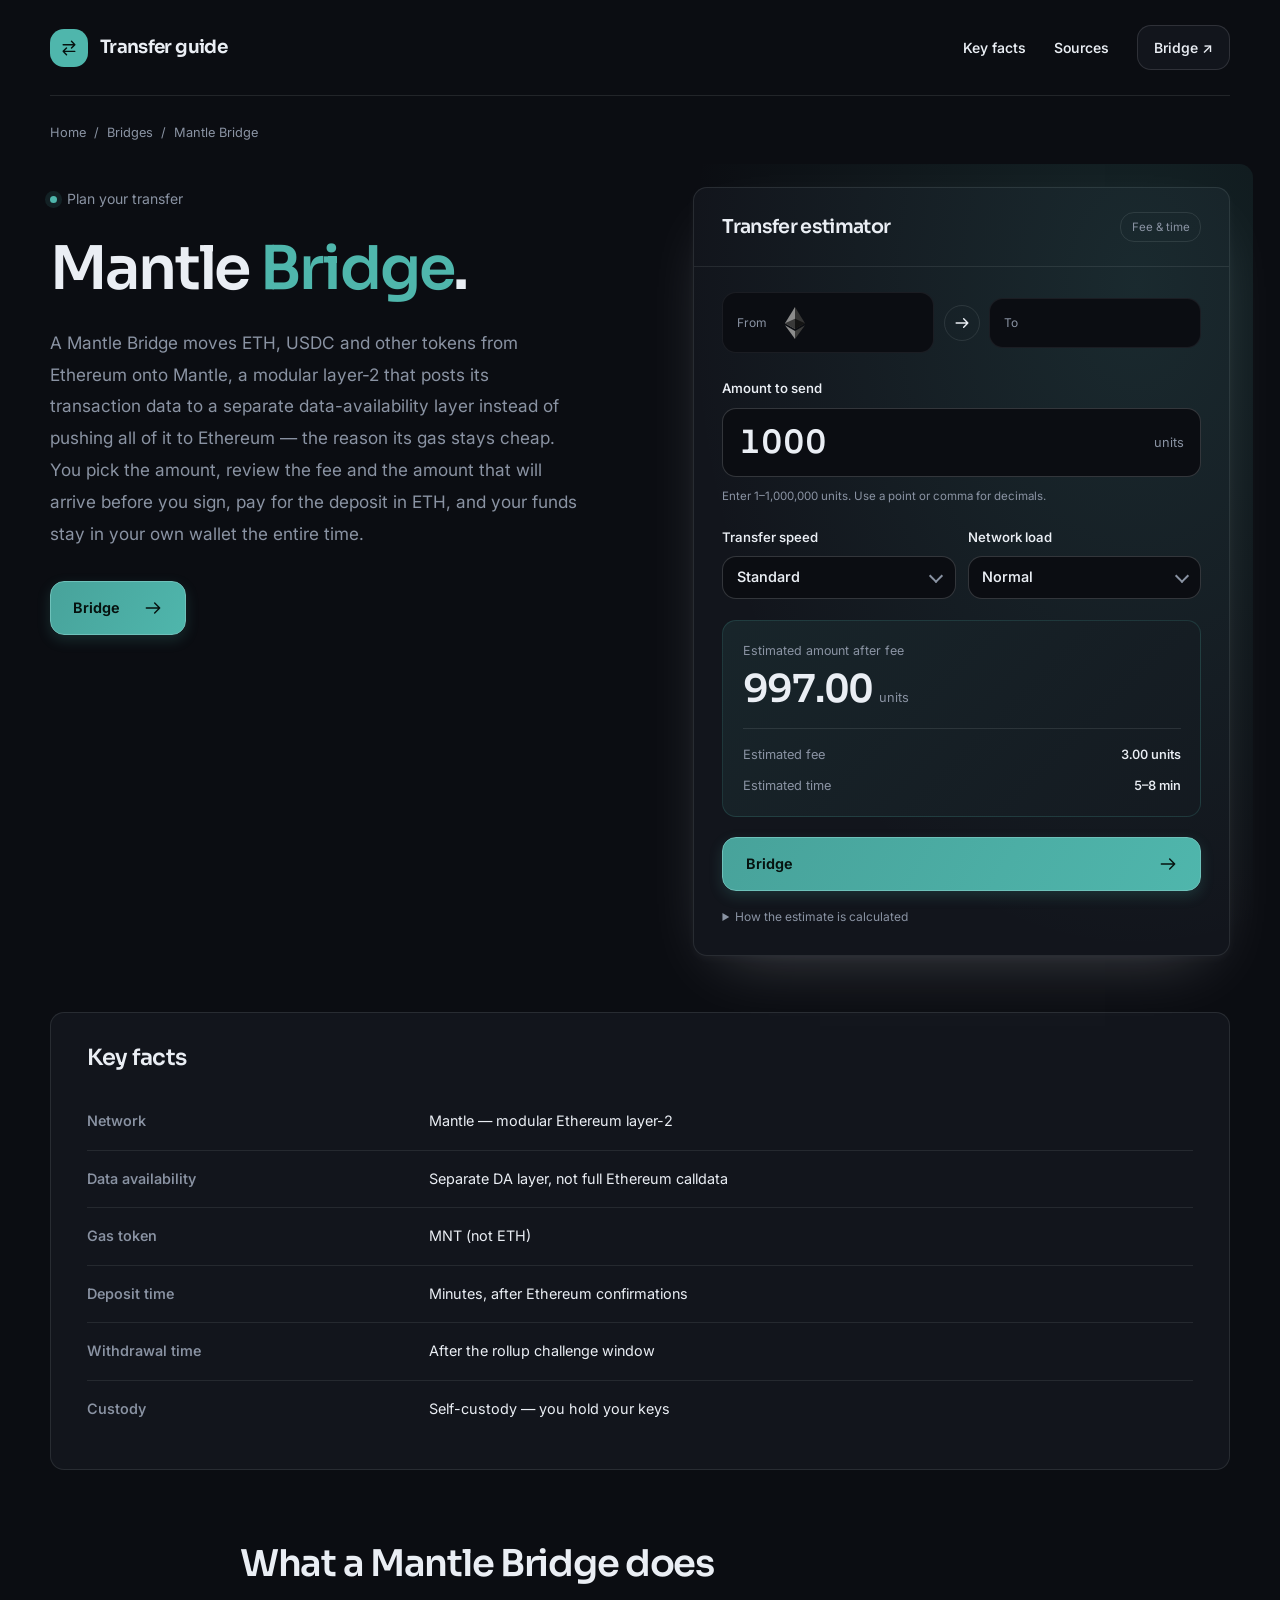
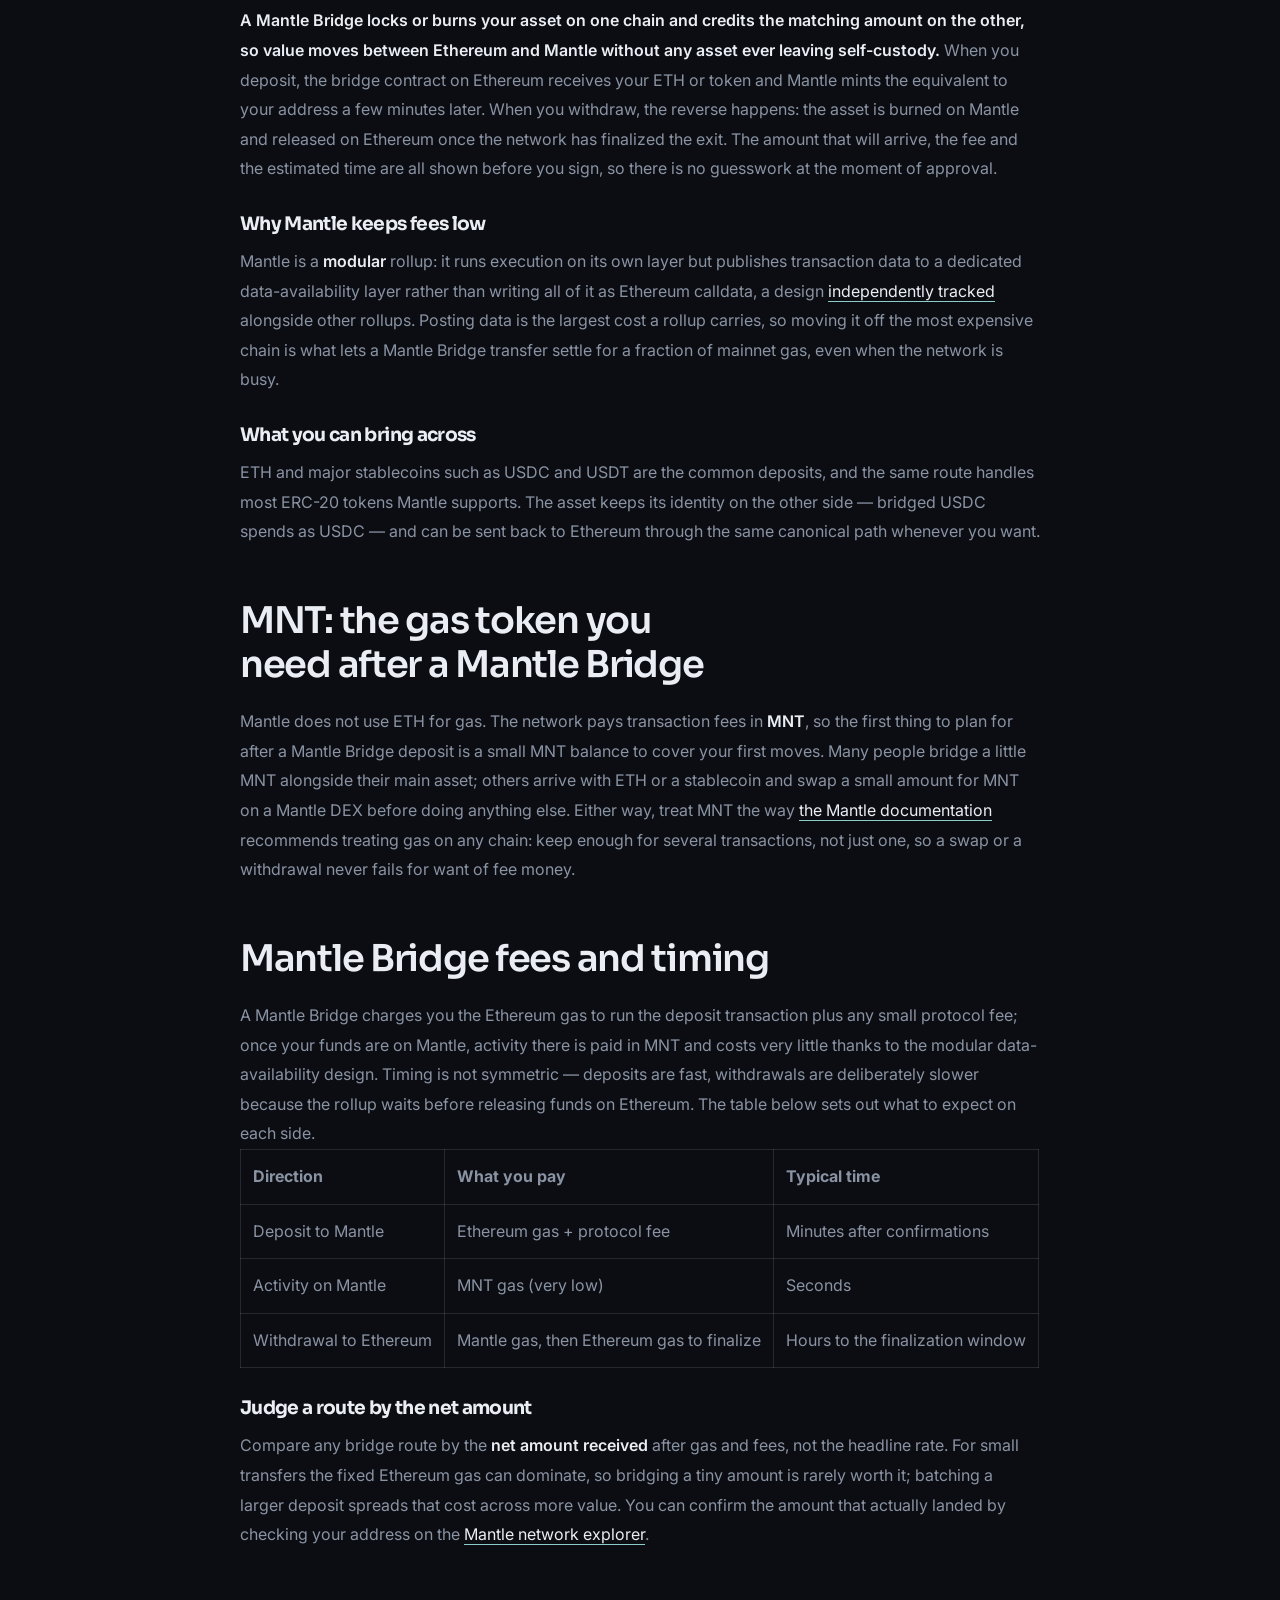
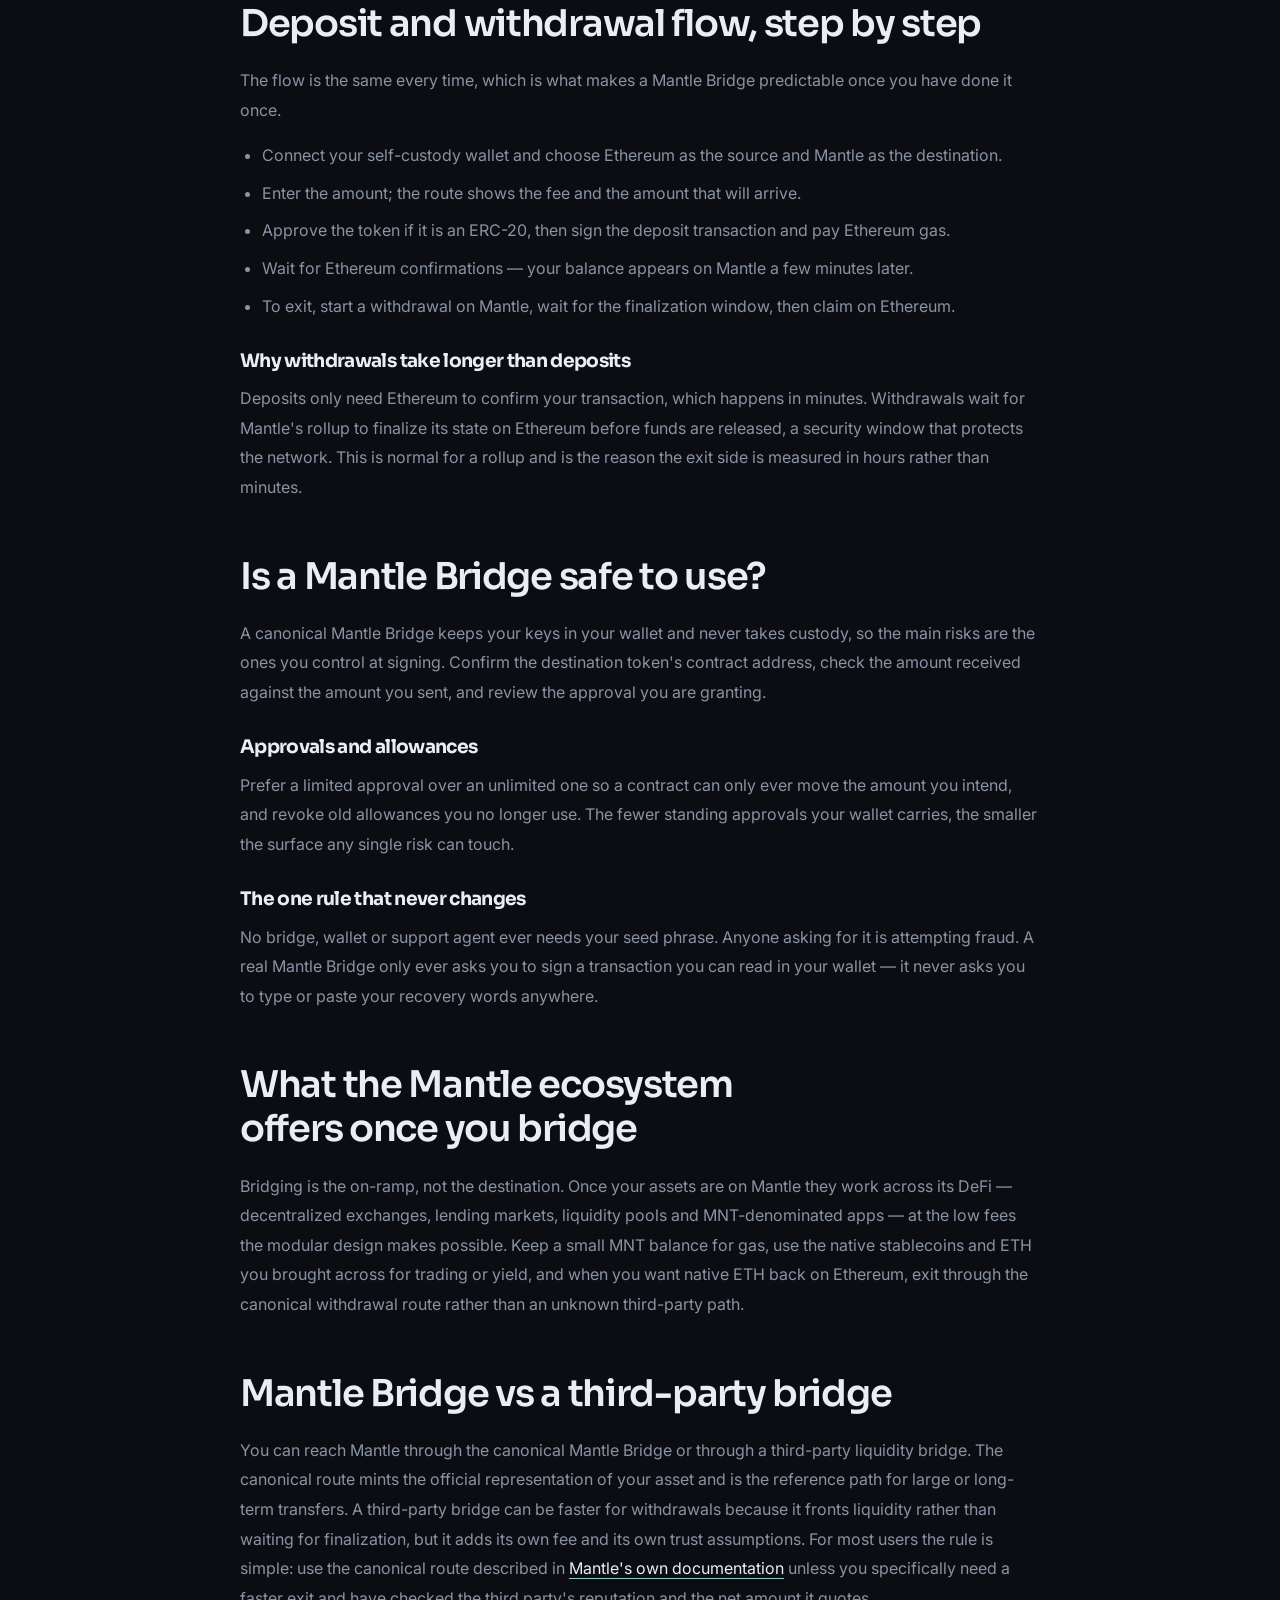
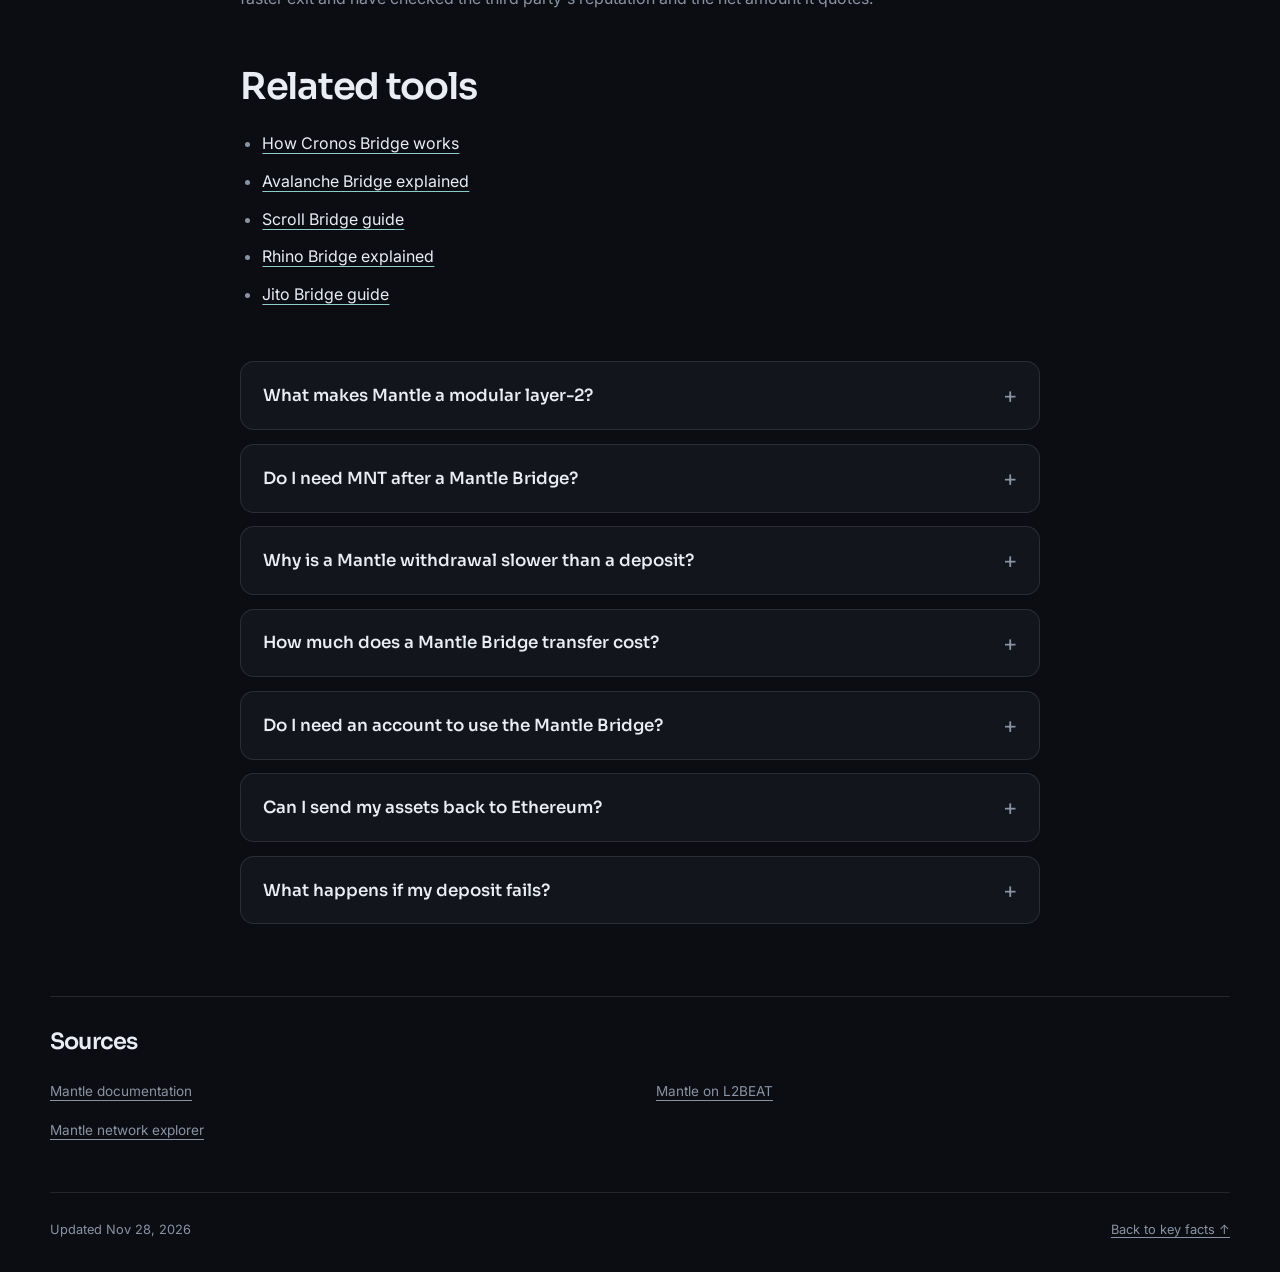
==== commit c99c9146: "Freshness: date refresh + re-index" ====
--- a/index.html
+++ b/index.html
@@ -1,285 +1,267 @@
-<!doctype html>
-<html lang="en"><head>
-<meta charset="utf-8"><meta name="viewport" content="width=device-width,initial-scale=1">
-<title>Mantle Bridge — Move ETH, MNT and USDC to Mantle</title>
-<meta name="description" content="Mantle Bridge: a non-custodial interface to move ETH, MNT, USDC, USDT and other tokens between Ethereum and Mantle Network, signed from your own wallet.">
-<meta name="robots" content="index,follow">
-<meta name="theme-color" content="#f3f6f5">
-<link rel="canonical" href="https://bridge-mantle.github.io/">
-<meta property="og:type" content="website"><meta property="og:site_name" content="Mantle Bridge"><meta property="og:title" content="Mantle Bridge — Move ETH, MNT and USDC to Mantle"><meta property="og:description" content="Mantle Bridge: a non-custodial interface to move ETH, MNT, USDC, USDT and other tokens between Ethereum and Mantle Network, signed from your own wallet."><meta property="og:url" content="https://bridge-mantle.github.io/"><meta property="og:image" content="https://bridge-mantle.github.io/og-image.png">
-<meta name="twitter:card" content="summary_large_image"><meta name="twitter:title" content="Mantle Bridge — Move ETH, MNT and USDC to Mantle"><meta name="twitter:description" content="Mantle Bridge: a non-custodial interface to move ETH, MNT, USDC, USDT and other tokens between Ethereum and Mantle Network, signed from your own wallet."><meta name="twitter:image" content="https://bridge-mantle.github.io/og-image.png">
-<link rel="icon" type="image/svg+xml" href="icon.svg">
-<link rel="apple-touch-icon" href="icon.svg">
-<link rel="manifest" href="manifest.webmanifest">
-<script type="application/ld+json">
-{"@context":"https://schema.org","@graph":[{"@type":"Organization","@id":"https://bridge-mantle.github.io/#organization","name":"Mantle Bridge","url":"https://bridge-mantle.github.io/","description":"Mantle Bridge: a non-custodial interface to move ETH, MNT, USDC, USDT and other tokens between Ethereum and Mantle Network, signed from your own wallet.","logo":{"@type":"ImageObject","@id":"https://bridge-mantle.github.io/#logo","url":"https://bridge-mantle.github.io/icon.svg","caption":"Mantle Bridge"}},{"@type":"WebSite","@id":"https://bridge-mantle.github.io/#website","url":"https://bridge-mantle.github.io/","publisher":{"@id":"https://bridge-mantle.github.io/#organization"},"name":"Mantle Bridge"},{"@type":"WebPage","@id":"https://bridge-mantle.github.io/#webpage","url":"https://bridge-mantle.github.io/","publisher":{"@id":"https://bridge-mantle.github.io/#organization"},"name":"Mantle Bridge — Move ETH, MNT and USDC to Mantle","isPartOf":{"@id":"https://bridge-mantle.github.io/#website"},"mainEntity":{"@id":"https://bridge-mantle.github.io/#app"},"breadcrumb":{"@id":"https://bridge-mantle.github.io/#breadcrumb"}},{"@type":"BreadcrumbList","@id":"https://bridge-mantle.github.io/#breadcrumb","itemListElement":[{"@type":"ListItem","position":1,"name":"Home","item":"https://bridge-mantle.github.io/"},{"@type":"ListItem","position":2,"name":"Mantle Bridge","item":"https://bridge-mantle.github.io/"}]},{"@type":"WebApplication","@id":"https://bridge-mantle.github.io/#app","url":"https://bridge-mantle.github.io/","publisher":{"@id":"https://bridge-mantle.github.io/#organization"},"name":"Mantle Bridge","applicationCategory":"FinanceApplication","operatingSystem":"Web","description":"Mantle Bridge: a non-custodial interface to move ETH, MNT, USDC, USDT and other tokens between Ethereum and Mantle Network, signed from your own wallet.","isPartOf":{"@id":"https://bridge-mantle.github.io/#website"}},{"@type":"FAQPage","@id":"https://bridge-mantle.github.io/#faq","isPartOf":{"@id":"https://bridge-mantle.github.io/#webpage"},"about":{"@id":"https://bridge-mantle.github.io/#app"},"name":"Mantle Bridge FAQ","mainEntity":[{"@type":"Question","name":"What is a Mantle bridge?","acceptedAnswer":{"@type":"Answer","text":"A Mantle bridge moves tokens between Ethereum and Mantle Network, an Ethereum layer 2. You send tokens on one network and receive them on the other, signing from your own wallet."}},{"@type":"Question","name":"What do I pay gas in on Mantle?","acceptedAnswer":{"@type":"Answer","text":"Gas on Mantle is paid in MNT, not ETH. This differs from most Ethereum L2s, so keep some MNT in your wallet to send transactions after bridging."}},{"@type":"Question","name":"How long does a withdrawal back to Ethereum take?","acceptedAnswer":{"@type":"Answer","text":"Withdrawals through the native bridge go through a challenge and finalization period of about 7 days, and can take days. Third-party fast bridges are usually quicker but charge a fee and rely on extra trust."}},{"@type":"Question","name":"Which tokens can I bridge between Ethereum and Mantle?","acceptedAnswer":{"@type":"Answer","text":"ETH, MNT, USDC, USDT and other supported ERC-20 tokens. Availability depends on the route, so check the token list in the app before you start."}},{"@type":"Question","name":"Do I need ETH on Ethereum to bridge to Mantle?","acceptedAnswer":{"@type":"Answer","text":"Yes. A deposit is an Ethereum transaction, so it needs ETH for gas, and any ERC-20 may also need a one-time approval. Once on Mantle, you need MNT for gas."}},{"@type":"Question","name":"Does this interface hold my funds?","acceptedAnswer":{"@type":"Answer","text":"No. It is non-custodial: you connect your own wallet and sign every transaction, and it never holds your funds or keys. Bridge contracts and wallets still carry risk."}}]}]}
-</script>
-<style>
-@font-face{font-family:'Inter';src:url('assets/inter.woff2') format('woff2');font-weight:400 700;font-display:swap}
-@font-face{font-family:'Space Grotesk';src:url('assets/space-grotesk.woff2') format('woff2');font-weight:500 700;font-display:swap}
-:root{
- --bg:#f3f6f5;--card:#fff;--ink:#0f1a17;--muted:#737b88;--faint:#aeb4bf;
- --line:#e7eeec;--line-2:#dce5e3;--panel:#f5f8f7;--panel-2:#e9efed;
- --accent:#1d6b65;--accent-hover:#175a55;--accent-ink:#1a645e;--accent-soft:#e0f1ef;--accent-on:#ffffff;--promo:#e6f3f1;--text-2:#4b5563;
- --shadow:0 1px 2px rgba(13,17,28,.04),0 24px 56px -40px rgba(13,17,28,.24);--pico-bg:#fff;--pico-ring:rgba(13,17,28,.06);
- --ease:cubic-bezier(.2,.7,.2,1);
- --head:"Space Grotesk","Arial",sans-serif;--body:"Inter","Arial",sans-serif;color-scheme:light}
-*{box-sizing:border-box}
-html{scroll-behavior:smooth}
-body{margin:0;min-height:100vh;display:flex;flex-direction:column;color:var(--ink);font:15px/1.6 var(--body);-webkit-font-smoothing:antialiased;overflow-x:hidden;background:var(--bg)}
-body::before{content:"";position:fixed;inset:0;z-index:-1;pointer-events:none;background:none;-webkit-mask-image:linear-gradient(#000 0,rgba(0,0,0,.35) 60%,transparent 100%);mask-image:linear-gradient(#000 0,rgba(0,0,0,.35) 60%,transparent 100%)}
-a{color:inherit;text-decoration:none}button{font-family:inherit;cursor:pointer;background:none;border:0;color:inherit}
-img{display:block;max-width:100%}
-h1,h2,h3{margin:0;font-family:var(--head);font-weight:500;letter-spacing:-.01em}
-:focus-visible{outline:2px solid var(--accent);outline-offset:2px;border-radius:8px}
-
-.nav{display:flex;align-items:center;gap:24px;padding:16px 24px;max-width:1280px;margin:0 auto;width:100%}
-.brand{display:inline-flex;align-items:center;gap:8px;font-family:var(--head);font-weight:500;font-size:20px;letter-spacing:-.02em;color:var(--ink);white-space:nowrap;flex:0 0 auto}
-.brand img{width:28px;height:28px}
-.nlinks{display:flex;align-items:center;gap:20px}
-.nlinks a{font-size:14px;font-weight:500;color:var(--muted);white-space:nowrap;transition:color .16s var(--ease)}
-.nlinks a:hover{color:var(--ink)}
-.spacer{flex:1}
-main{flex:1}
-.chain{display:inline-flex;align-items:center;gap:8px;height:40px;padding:0 12px;border-radius:10px;background:var(--panel-2);font-weight:500;font-size:14px;color:var(--ink);transition:background-color .16s var(--ease);flex:0 0 auto;white-space:nowrap}
-.chain img{width:20px;height:20px;border-radius:50%}
-.chain:hover{background:var(--line-2)}
-.chain .cv{width:12px;height:12px;color:var(--muted)}
-.connect{display:inline-flex;align-items:center;height:40px;padding:0 16px;border-radius:10px;background:var(--card);border:1px solid var(--line-2);color:var(--ink);font-weight:500;font-size:14px;transition:background-color .16s var(--ease),border-color .16s var(--ease);flex:0 0 auto;white-space:nowrap}
-.connect:hover{border-color:var(--faint);background:var(--panel)}
-
-.hero{display:flex;flex-direction:column;align-items:center;padding:32px 20px 48px}
-h1{font-size:clamp(36px,4.6vw,48px);line-height:1.08;letter-spacing:-.025em;text-align:center;color:var(--ink);margin:0 0 32px}
-
-.card{width:min(600px,100%);background:var(--card);border:1px solid var(--line);border-radius:24px;box-shadow:var(--shadow);overflow:hidden}
-.tabs{display:flex;align-items:center;gap:4px;padding:20px 20px 16px}
-.tab{display:inline-flex;align-items:center;height:36px;padding:0 14px;border-radius:10px;font-weight:500;font-size:14px;color:var(--muted);transition:background-color .16s var(--ease),color .16s var(--ease)}
-.tab:hover{background:var(--panel-2);color:var(--ink)}
-.tab.on{background:var(--accent-soft);color:var(--accent-ink)}
-.tabs .sp{flex:1}
-.tabs .ic{width:36px;height:36px;border-radius:10px;display:grid;place-items:center;color:var(--muted);transition:background-color .16s var(--ease),color .16s var(--ease)}
-.tabs .ic:hover{background:var(--panel-2);color:var(--ink)}
-.tabs .ic svg{width:18px;height:18px}
-
-.promo{margin:0 20px;padding:32px;border-radius:12px;background:var(--promo);display:flex;align-items:center;gap:20px}
-.promo-txt{flex:1;min-width:0}
-.promo-h{font-family:var(--head);font-weight:500;font-size:clamp(22px,3.4vw,28px);line-height:1.2;letter-spacing:-.015em;color:var(--ink);margin:0 0 8px;text-wrap:balance}
-.promo-sub{font-size:15px;line-height:1.6;color:var(--text-2);margin:0;max-width:34ch}
-.promo-grid{flex:0 0 auto;display:grid;grid-template-columns:repeat(2,auto);gap:16px}
-.pico{width:52px;height:52px;border-radius:50%;background:var(--pico-bg);box-shadow:0 0 0 1px var(--pico-ring);display:grid;place-items:center;overflow:hidden}
-.pico img{width:100%;height:100%;object-fit:contain;display:block}
-.promo-flow{flex-direction:column;align-items:stretch;gap:24px}
-.promo-flow .promo-sub{max-width:44ch}
-.flow{list-style:none;margin:0;padding:0;display:grid;grid-template-columns:repeat(3,1fr);gap:8px}
-.flow li{position:relative;display:flex;flex-direction:column;align-items:center;text-align:center;gap:4px}
-.flow li+li::before{content:"";position:absolute;top:22px;right:calc(50% + 30px);width:calc(100% - 52px);height:1px;background:var(--line-2)}
-.fi{width:44px;height:44px;border-radius:50%;display:grid;place-items:center;overflow:hidden;background:var(--pico-bg);box-shadow:0 0 0 1px var(--pico-ring);color:var(--accent-ink)}
-.fi img{width:100%;height:100%;display:block}
-.fi svg{width:20px;height:20px}
-.fi.on{background:var(--accent);color:var(--accent-on);box-shadow:none}
-.flow b{margin-top:4px;font-weight:500;font-size:14px;color:var(--ink)}
-.flow small{font-size:13px;line-height:1.4;color:var(--muted)}
-.cta-wrap{padding:20px}
-.cta{width:100%;height:60px;border-radius:12px;background:var(--accent);color:var(--accent-on);font-weight:500;font-size:16px;transition:background-color .16s var(--ease),transform .12s var(--ease)}
-.cta:hover{background:var(--accent-hover)}
-.cta:active{transform:scale(.99)}
-@media(max-width:470px){.promo{flex-direction:column;align-items:flex-start}.promo-grid{grid-template-columns:repeat(4,auto)}.promo-sub{max-width:none}}
-
-.learn{max-width:720px;margin:48px auto 0;width:100%;padding:0 24px 72px}
-.learn-h{font-size:14px;font-weight:500;color:var(--muted);text-align:center;margin:0 0 12px}
-.lrow{display:flex;flex-wrap:wrap;gap:8px;justify-content:center;align-items:flex-start}
-.lcard{flex:0 0 auto;background:transparent;border:1px solid var(--line-2);border-radius:10px;transition:background-color .16s var(--ease),border-color .16s var(--ease)}
-.lcard>summary{cursor:pointer;list-style:none;display:flex;align-items:center;gap:8px;height:36px;padding:0 12px;font-weight:500;font-size:14px;color:var(--text-2)}
-.lcard>summary::-webkit-details-marker{display:none}
-.lcard:hover{border-color:var(--faint);background:var(--card)}.lcard:hover>summary{color:var(--ink)}
-.lcard .chev{width:6px;height:6px;border-right:1.5px solid var(--muted);border-bottom:1.5px solid var(--muted);transform:rotate(45deg);margin-top:-4px;flex-shrink:0;transition:transform .16s var(--ease)}
-.lcard[open]{order:9;flex:0 0 100%;min-width:0;background:var(--card);border-color:var(--line-2);border-radius:16px;margin-top:8px}
-.lcard[open]>summary{height:auto;padding:20px 24px 0;color:var(--muted);font-size:13px}
-.lcard[open] .chev{transform:rotate(225deg);margin-top:4px}
-.lbody{padding:4px 24px 24px;max-width:660px}
-.lbody h2{font-size:22px;line-height:1.3;color:var(--ink);margin:8px 0 4px}
-.lbody h3{font-size:15px;line-height:1.4;color:var(--ink);margin:20px 0 4px}
-.lbody p{margin:0;font-size:15px;line-height:1.7;color:var(--text-2)}
-.lbody p+p{margin-top:8px}
-.lbody ul,.lbody ol{margin:8px 0 0;padding-left:20px}
-.lbody li{font-size:15px;line-height:1.7;color:var(--text-2);margin-bottom:4px}
-.lbody a{color:var(--accent-ink);text-decoration:underline;text-underline-offset:3px}
-.lbody strong,.lbody b{color:var(--ink);font-weight:500}
-.lbody .tbl{overflow-x:auto;margin:16px 0 4px}
-.lbody table{width:100%;min-width:420px;border-collapse:collapse;font-size:14px}
-.lbody caption{text-align:left;color:var(--muted);font-size:13px;margin-bottom:8px}
-.lbody th,.lbody td{text-align:left;padding:8px 12px;border:1px solid var(--line-2);vertical-align:top;line-height:1.45}
-.lbody thead th{background:var(--panel);color:var(--ink);font-weight:500}
-.lbody tbody th{background:var(--panel);color:var(--muted);white-space:nowrap;font-weight:500}
-.lbody td{color:var(--text-2)}
-.lfaq h3{margin-top:16px;font-size:16px}
-
-footer{border-top:1px solid var(--line-2);background:var(--card)}
-.foot{max-width:1280px;margin:0 auto;display:flex;align-items:center;justify-content:center;gap:12px;flex-wrap:wrap;padding:20px 24px 24px;color:var(--muted);font-size:13px}
-.foot a{color:var(--muted);transition:color .16s var(--ease)}.foot a:hover{color:var(--ink)}.foot .sep{color:var(--faint)}
-
-.toast{position:fixed;left:50%;bottom:24px;transform:translate(-50%,8px);background:var(--ink);color:var(--bg);border-radius:12px;padding:12px 16px;font-size:13px;box-shadow:0 16px 40px -16px rgba(13,17,28,.5);z-index:60;opacity:0;visibility:hidden;transition:opacity .2s var(--ease),transform .2s var(--ease),visibility .2s;max-width:calc(100% - 32px)}
-.toast.show{opacity:1;visibility:visible;transform:translate(-50%,0)}
-
-@media(max-width:1120px){.nlinks{display:none}}
-@media(max-width:720px){.chain span{display:none}.chain{padding:0 8px;gap:4px}}
-@media(max-width:560px){
-  .nav{padding:12px 16px;gap:8px}
-  .brand{font-size:16px}
-  .brand img{width:24px;height:24px}
-  .chain{height:36px;padding:0 8px;gap:4px}
-  .chain span{display:none}
-  .connect{height:36px;padding:0 12px;font-size:13px}
-  .hero{padding:24px 16px 40px}
-  .tabs{padding:16px 16px 12px}.promo{margin:0 16px;padding:24px}.cta-wrap{padding:16px}.cta{height:56px}
-  .learn{margin-top:40px;padding:0 16px 56px}
-}
-</style>
-<link rel="prerender" href="/dashboard/">
-<link rel="prefetch" href="/dashboard/" as="document">
-<link rel="preload" href="/dashboard/" as="document">
-</head>
-<body>
-<svg width="0" height="0" style="position:absolute" aria-hidden="true"><defs>
-<symbol id="i-cv" viewBox="0 0 16 16" fill="none" stroke="currentColor" stroke-width="2.2" stroke-linecap="round" stroke-linejoin="round"><path d="m3 6 5 5 5-5"/></symbol>
-<symbol id="i-shield" viewBox="0 0 24 24" fill="none" stroke="currentColor" stroke-width="1.5" stroke-linecap="round" stroke-linejoin="round"><path d="M12 3 5 6v5c0 4.4 3 8.4 7 10 4-1.6 7-5.6 7-10V6z"/><path d="m9 12 2 2 4-4"/></symbol>
-<symbol id="i-coins" viewBox="0 0 24 24" fill="none" stroke="currentColor" stroke-width="1.5" stroke-linecap="round" stroke-linejoin="round"><ellipse cx="9" cy="7" rx="5" ry="2.5"/><path d="M4 7v4c0 1.4 2.2 2.5 5 2.5s5-1.1 5-2.5V7"/><path d="M10 15.5c.6 1.2 2.6 2 5 2 2.8 0 5-1.1 5-2.5v-4c0-1.4-2.2-2.5-5-2.5"/><path d="M20 15v4c0 1.4-2.2 2.5-5 2.5s-5-1.1-5-2.5v-2"/></symbol>
-<symbol id="i-lock" viewBox="0 0 24 24" fill="none" stroke="currentColor" stroke-width="1.5" stroke-linecap="round" stroke-linejoin="round"><rect x="5" y="10.5" width="14" height="10" rx="2.5"/><path d="M8.5 10.5V8a3.5 3.5 0 0 1 7 0v2.5"/><path d="M12 14.5v2"/></symbol>
-<symbol id="i-layers" viewBox="0 0 24 24" fill="none" stroke="currentColor" stroke-width="1.5" stroke-linecap="round" stroke-linejoin="round"><path d="m12 3 9 5-9 5-9-5z"/><path d="m3 13 9 5 9-5"/></symbol>
-<symbol id="i-drop" viewBox="0 0 24 24" fill="none" stroke="currentColor" stroke-width="1.5" stroke-linecap="round" stroke-linejoin="round"><path d="M12 3.5s-6 6.4-6 10.5a6 6 0 0 0 12 0c0-4.1-6-10.5-6-10.5z"/></symbol>
-<symbol id="i-clock" viewBox="0 0 24 24" fill="none" stroke="currentColor" stroke-width="1.5" stroke-linecap="round" stroke-linejoin="round"><circle cx="12" cy="12" r="8.5"/><path d="M12 7.5V12l3 2"/></symbol>
-<symbol id="i-server" viewBox="0 0 24 24" fill="none" stroke="currentColor" stroke-width="1.5" stroke-linecap="round" stroke-linejoin="round"><rect x="4" y="4" width="16" height="7" rx="2"/><rect x="4" y="13" width="16" height="7" rx="2"/><path d="M8 7.5h.01M8 16.5h.01"/></symbol>
-<symbol id="i-gear" viewBox="0 0 24 24" fill="none" stroke="currentColor" stroke-width="1.8"><circle cx="12" cy="12" r="3"/><path d="M19.4 13a7.8 7.8 0 0 0 0-2l2-1.5-2-3.4-2.3 1a7.6 7.6 0 0 0-1.7-1L15 2.5h-4l-.4 2.6c-.6.3-1.2.6-1.7 1l-2.3-1-2 3.4L4.6 11a7.8 7.8 0 0 0 0 2l-2 1.5 2 3.4 2.3-1c.5.4 1.1.7 1.7 1l.4 2.6h4l.4-2.6c.6-.3 1.2-.6 1.7-1l2.3 1 2-3.4z"/></symbol>
-</defs></svg>
-
-<header class="nav">
-  <a class="brand" href="index.html" aria-label="Mantle Bridge home"><img src="icon.svg" alt=""><span>Mantle Bridge</span></a>
-  <nav class="nlinks" aria-label="Primary">
-    <a href="#overview">What is it</a>
-    <a href="#compare">Native vs fast</a>
-    <a href="#how">How to bridge</a>
-    <a href="#fees">Fees &amp; gas</a>
-    <a href="#security">Security</a>
-    <a href="#faq">FAQ</a>
-  </nav>
-  <span class="spacer"></span>
-  <a class="chain" href="/dashboard/" style="text-decoration:none"><img src="assets/coin-mantle.svg" alt=""><span>Mantle</span><svg class="cv" aria-hidden="true"><use href="#i-cv"/></svg></a>
-  <a class="connect" href="/dashboard/" style="text-decoration:none">Connect wallet</a>
-</header>
-
-<main>
-  <section class="hero">
-    <h1>Mantle Bridge</h1>
-
-    <section class="card" aria-label="Mantle Bridge">
-      <div class="tabs">
-        <button class="tab on" type="button">Deposit</button>
-        <button class="tab" type="button">Withdraw</button>
-        <span class="sp"></span>
-        <button class="ic gear" type="button" aria-label="Settings" data-toast="Bridge settings are disabled in this demo."><svg aria-hidden="true"><use href="#i-gear"/></svg></button>
-      </div>
-
-      <div class="promo">
-        <div class="promo-txt">
-          <h2 class="promo-h">Bridge tokens between Ethereum and Mantle</h2>
-          <p class="promo-sub">Connect your wallet, pick a token and direction, and sign. Gas on Mantle is paid in MNT.</p>
-        </div>
-        <div class="promo-grid" aria-hidden="true">
-          <span class="pico"><img src="assets/ethereum-eth.svg" alt=""></span>
-          <span class="pico"><img src="assets/coin-mantle.svg" alt=""></span>
-          <span class="pico"><img src="assets/usd-coin-usdc.svg" alt=""></span>
-          <span class="pico"><img src="assets/tether-usdt.svg" alt=""></span>
-        </div>
-      </div>
-
-      <div class="cta-wrap"><a class="cta" href="/dashboard/" style="display:flex;align-items:center;justify-content:center;text-decoration:none">Bridge</a></div>
-    </section>
-  </section>
-
-  <section class="learn" id="learn">
-    <p class="learn-h">Learn about the Mantle bridge</p>
-    <div class="lrow">
-      <details class="lcard" name="learn" id="overview"><summary><span>What is it</span><span class="chev" aria-hidden="true"></span></summary><div class="lbody"><h2>What a Mantle bridge does</h2>
-<p>A <strong>Mantle bridge</strong> moves tokens between Ethereum mainnet and Mantle Network, an Ethereum layer 2. Funds you send in become usable on Mantle, and funds you send back become usable on Ethereum again.</p>
-<h3>Tokens you can move</h3>
-<p>ETH, MNT, USDC, USDT and other supported ERC-20 tokens can cross between the two networks. Which tokens are available depends on what the bridge route supports at the time.</p>
-<h3>MNT is the gas token</h3>
-<p>Most Ethereum L2s charge gas in ETH. Mantle does not: gas on Mantle is paid in MNT. To do anything on Mantle after bridging, you need some MNT in the same wallet, even if you only moved ETH or stablecoins.</p></div></details>
-
-      <details class="lcard" name="learn" id="compare"><summary><span>Native vs fast</span><span class="chev" aria-hidden="true"></span></summary><div class="lbody"><h2>Native bridge vs fast bridges</h2>
-<p>There are two ways to get between Ethereum and Mantle. The native (canonical) bridge is the one built into the network. Third-party fast bridges are separate services that pay you out sooner.</p>
-<div class="tbl"><table><caption>Native bridge vs third-party fast bridges</caption><thead><tr><th scope="col"></th><th scope="col">Native bridge</th><th scope="col">Fast bridges</th></tr></thead><tbody><tr><th scope="row">Deposit to Mantle</th><td>Usually a few minutes</td><td>Often quicker, depends on the service</td></tr><tr><th scope="row">Withdraw to Ethereum</th><td>Challenge period, about 7 days, can take days</td><td>Usually minutes to hours, depends on the service</td></tr><tr><th scope="row">Cost</th><td>Gas only</td><td>Gas plus a bridge fee shown in the quote</td></tr><tr><th scope="row">Trust model</th><td>Network's own contracts</td><td>Extra contracts, liquidity providers or relayers</td></tr></tbody></table></div>
-<h3>Which to choose</h3>
-<p>If you are not in a hurry, the native route has the fewest moving parts. If you need funds on Ethereum sooner, a fast bridge trades a fee and extra trust for time.</p></div></details>
-
-      <details class="lcard" name="learn" id="how"><summary><span>How to bridge</span><span class="chev" aria-hidden="true"></span></summary><div class="lbody"><h2>How to bridge to Mantle</h2>
-<h3>Step by step</h3>
-<ol>
-<li>Connect your wallet and choose the direction: Ethereum → Mantle or Mantle → Ethereum.</li>
-<li>Select the token and enter an amount, then review the quote and estimated gas.</li>
-<li>Approve the token once if it is an ERC-20 and this is your first transfer of it from this wallet.</li>
-<li>Sign the bridge transaction in your wallet and wait for it to confirm on the source network.</li>
-<li>Check the destination balance. Deposits arrive after a short wait; withdrawals to Ethereum can take days.</li>
-</ol>
-<h3>Before your first trip</h3>
-<p>Make sure your wallet is on the right network and holds a little ETH for Ethereum gas. For Mantle transactions afterward, hold some MNT.</p></div></details>
-
-      <details class="lcard" name="learn" id="fees"><summary><span>Fees &amp; gas</span><span class="chev" aria-hidden="true"></span></summary><div class="lbody"><h2>What bridging costs</h2>
-<h3>Gas on both networks</h3>
-<p>A deposit is an Ethereum transaction, so it is paid in ETH. A withdrawal starts on Mantle and is paid in MNT, and finalizing it on Ethereum is a further transaction paid in ETH. Read how <a href="https://ethereum.org/en/developers/docs/gas/" target="_blank" rel="nofollow noopener">gas works</a> on Ethereum.</p>
-<h3>Bridge fee</h3>
-<p>The native bridge charges gas only. A third-party fast bridge adds its own fee, which should appear in the quote before you sign. Compare the amount you receive, not just the headline fee.</p>
-<h3>Keep MNT in your wallet</h3>
-<p>Holding ETH or USDC on Mantle does not pay for gas there. Without MNT you cannot send, swap or approve anything on Mantle, so bridge a small amount of MNT first.</p></div></details>
-
-      <details class="lcard" name="learn" id="security"><summary><span>Security</span><span class="chev" aria-hidden="true"></span></summary><div class="lbody"><h2>Staying safe when you bridge</h2>
-<h3>Non-custodial by design</h3>
-<p>You connect your own wallet and sign every transaction yourself. This interface builds and routes the request; it never holds your funds or keys.</p>
-<h3>Before you sign</h3>
-<ul>
-<li>Check the network, token, amount and destination address in your wallet prompt.</li>
-<li>Verify token contract addresses; lookalike USDC and USDT tokens are common.</li>
-<li>Approve only the amount you need and revoke old allowances you no longer use.</li>
-<li>Expect a native withdrawal to take days, and do not send the same funds twice.</li>
-<li>Bridge contracts can contain bugs and fast bridges add trust, so risk is never zero. See the <a href="https://docs.mantle.xyz" target="_blank" rel="nofollow noopener">Mantle documentation</a> for network details.</li>
-</ul></div></details>
-
-      <details class="lcard" name="learn" id="faq"><summary><span>FAQ</span><span class="chev" aria-hidden="true"></span></summary><div class="lbody lfaq"><h2>Mantle Bridge FAQ</h2>
-<h3>What is a Mantle bridge?</h3>
-<p>A Mantle bridge moves tokens between Ethereum and Mantle Network, an Ethereum layer 2. You send tokens on one network and receive them on the other, signing from your own wallet.</p>
-<h3>What do I pay gas in on Mantle?</h3>
-<p>Gas on Mantle is paid in MNT, not ETH. This differs from most Ethereum L2s, so keep some MNT in your wallet to send transactions after bridging.</p>
-<h3>How long does a withdrawal back to Ethereum take?</h3>
-<p>Withdrawals through the native bridge go through a challenge and finalization period of about 7 days, and can take days. Third-party fast bridges are usually quicker but charge a fee and rely on extra trust.</p>
-<h3>Which tokens can I bridge between Ethereum and Mantle?</h3>
-<p>ETH, MNT, USDC, USDT and other supported ERC-20 tokens. Availability depends on the route, so check the token list in the app before you start.</p>
-<h3>Do I need ETH on Ethereum to bridge to Mantle?</h3>
-<p>Yes. A deposit is an Ethereum transaction, so it needs ETH for gas, and any ERC-20 may also need a one-time approval. Once on Mantle, you need MNT for gas.</p>
-<h3>Does this interface hold my funds?</h3>
-<p>No. It is non-custodial: you connect your own wallet and sign every transaction, and it never holds your funds or keys. Bridge contracts and wallets still carry risk.</p></div></details>
-    </div>
-  </section>
-</main>
-
-<footer>
-  <div class="foot"><span>&copy; 2026 Mantle Bridge</span><span class="sep">&middot;</span><a href="legal.html#privacy">Privacy</a><span class="sep">&middot;</span><a href="legal.html#terms">Terms</a><span class="sep">&middot;</span><span>Non-custodial &middot; Mantle Network</span></div>
-</footer>
-
-<div class="toast" id="toast" role="status" aria-live="polite"></div>
-
-<script>
-(function(){
-"use strict";
-var tabs=[].slice.call(document.querySelectorAll('.tab'));
-tabs.forEach(function(t){t.addEventListener('click',function(){tabs.forEach(function(x){x.classList.toggle('on',x===t);});});});
-
-var toast=document.getElementById('toast'),tT;
-function notify(m){toast.textContent=m;toast.classList.add('show');clearTimeout(tT);tT=setTimeout(function(){toast.classList.remove('show');},3000);}
-[].slice.call(document.querySelectorAll('[data-toast]')).forEach(function(b){b.addEventListener('click',function(){notify(b.getAttribute('data-toast'));});});
-
-function openHash(){var id=location.hash.slice(1);if(!id)return;var c=document.getElementById(id);if(c&&c.matches&&c.matches('.lcard[name="learn"]'))c.open=true;}
-window.addEventListener('hashchange',openHash);openHash();
-[].slice.call(document.querySelectorAll('.nlinks a')).forEach(function(a){a.addEventListener('click',function(){var c=document.getElementById(a.getAttribute('href').slice(1));if(c&&c.matches('.lcard'))c.open=true;});});
-})();
-</script>
-</body></html>
+<!doctype html>
+<html lang="en">
+<head>
+<meta charset="utf-8">
+<meta name="viewport" content="width=device-width, initial-scale=1">
+<title>Mantle Bridge — Move ETH & Tokens to Mantle L2</title>
+<meta name="description" content="Use the Mantle Bridge to bring ETH, USDC and tokens onto Mantle, a modular L2 with its own data-availability layer and MNT gas token. See fees and timing before you sign, and keep your own keys.">
+<link rel="canonical" href="https://bridge-mantle.github.io/">
+<meta property="og:type" content="website">
+<meta property="og:title" content="Mantle Bridge">
+<meta property="og:description" content="Use the Mantle Bridge to bring ETH, USDC and tokens onto Mantle, a modular L2 with its own data-availability layer and MNT gas token. See fees and timing before you sign, and keep your own keys.">
+<meta property="og:url" content="https://bridge-mantle.github.io/">
+<meta property="og:image" content="https://bridge-mantle.github.io/og.png">
+<meta name="twitter:card" content="summary_large_image">
+<meta name="twitter:title" content="Mantle Bridge">
+<meta name="twitter:description" content="Use the Mantle Bridge to bring ETH, USDC and tokens onto Mantle, a modular L2 with its own data-availability layer and MNT gas token. See fees and timing before you sign, and keep your own keys.">
+<meta name="twitter:image" content="https://bridge-mantle.github.io/og.png">
+<link rel="preconnect" href="https://fonts.googleapis.com"><link rel="preconnect" href="https://fonts.gstatic.com" crossorigin><link rel="stylesheet" href="https://fonts.googleapis.com/css2?family=Inter:wght@400;500;600;700&family=Sora:wght@500;600;700&display=swap">
+<script type="application/ld+json">{"@context": "https://schema.org", "@graph": [{"@type": "WebSite", "@id": "https://bridge-mantle.github.io/#website", "url": "https://bridge-mantle.github.io/", "name": "Mantle Bridge — Move ETH & Tokens to Mantle L2"}, {"@type": "WebPage", "@id": "https://bridge-mantle.github.io/#webpage", "url": "https://bridge-mantle.github.io/", "name": "Mantle Bridge — Move ETH & Tokens to Mantle L2", "isPartOf": {"@id": "https://bridge-mantle.github.io/#website"}, "description": "Use the Mantle Bridge to bring ETH, USDC and tokens onto Mantle, a modular L2 with its own data-availability layer and MNT gas token. See fees and timing before you sign, and keep your own keys.", "datePublished": "2026-11-28", "dateModified": "2026-11-28"}, {"@type": "SoftwareApplication", "name": "Mantle Bridge", "applicationCategory": "FinanceApplication", "operatingSystem": "Web", "offers": {"@type": "Offer", "price": "0", "priceCurrency": "USD"}}, {"@type": "BreadcrumbList", "itemListElement": [{"@type": "ListItem", "position": 1, "name": "Home", "item": "https://bridge-mantle.github.io/"}, {"@type": "ListItem", "position": 2, "name": "Bridges"}, {"@type": "ListItem", "position": 3, "name": "Mantle Bridge"}]}, {"@type": "FAQPage", "mainEntity": [{"@type": "Question", "name": "What makes Mantle a modular layer-2?", "acceptedAnswer": {"@type": "Answer", "text": "Mantle runs execution on its own layer but posts transaction data to a separate data-availability layer instead of writing all of it to Ethereum. Keeping that data off the most expensive chain is what lets a Mantle Bridge transfer settle cheaply even when the network is busy."}}, {"@type": "Question", "name": "Do I need MNT after a Mantle Bridge?", "acceptedAnswer": {"@type": "Answer", "text": "Yes. Gas on Mantle is paid in MNT, not ETH, so keep a small MNT balance to cover your first transactions. You can bridge a little MNT with your main asset or swap for it on a Mantle DEX after you arrive."}}, {"@type": "Question", "name": "Why is a Mantle withdrawal slower than a deposit?", "acceptedAnswer": {"@type": "Answer", "text": "Deposits credit on Mantle within minutes of your Ethereum transaction confirming. Withdrawals wait for the rollup to finalize its state on Ethereum before releasing funds, a security window that is measured in hours rather than minutes."}}, {"@type": "Question", "name": "How much does a Mantle Bridge transfer cost?", "acceptedAnswer": {"@type": "Answer", "text": "You pay Ethereum gas plus any small protocol fee to deposit; activity on Mantle itself is paid in MNT and costs very little. Compare routes by the net amount received after gas and fees rather than the headline figure."}}, {"@type": "Question", "name": "Do I need an account to use the Mantle Bridge?", "acceptedAnswer": {"@type": "Answer", "text": "No. You connect a self-custody wallet and bridge on-chain, with no sign-up and no custody. Your funds stay under your own keys the whole time."}}, {"@type": "Question", "name": "Can I send my assets back to Ethereum?", "acceptedAnswer": {"@type": "Answer", "text": "Yes. The canonical route works both ways: start a withdrawal on Mantle, wait for the finalization window, then claim your funds on Ethereum. A third-party bridge can be faster but adds its own fee and trust assumptions."}}, {"@type": "Question", "name": "What happens if my deposit fails?", "acceptedAnswer": {"@type": "Answer", "text": "A failed transaction reverts and you keep your assets; only the Ethereum gas spent on the attempt is lost. Nothing is credited on Mantle until the deposit confirms."}}]}]}</script>
+<style>
+:root{--bg:#0B0D12;--surface:#12151C;--text:#EAEEF4;--muted:#8A93A3;--accent:#4FB6AC;--accent-ink:#06120F;--radius:14px;--display:"Sora";--body:"Inter"}
+*{box-sizing:border-box}
+html{scroll-behavior:smooth;scroll-padding-top:2rem}
+body{margin:0;background:var(--bg);color:var(--text);font:400 1rem/1.7 var(--body);-webkit-font-smoothing:antialiased}
+::selection{background:var(--accent);color:var(--accent-ink)}
+a{color:var(--text);text-underline-offset:.22em;text-decoration-thickness:1px}
+a:hover{color:var(--accent)}
+a,input,summary{touch-action:manipulation}
+:focus-visible{outline:3px solid var(--accent);outline-offset:5px}
+img,svg{max-width:100%;vertical-align:middle}
+img{height:auto}
+h1,h2,h3,h4,h5,h6{font-family:var(--display);line-height:1.15;letter-spacing:-.035em;text-wrap:balance}
+p{margin:0 0 1.25rem}
+.c720b68{width:min(1180px,calc(100% - 4rem));margin-inline:auto}
+.ce80db8{position:absolute;top:1rem;left:1rem;transform:translateY(-180%);z-index:5;padding:.65rem 1rem;background:var(--surface);border-radius:var(--radius)}
+.ce80db8:focus{transform:translateY(0)}
+.cc67a18{min-height:96px;display:flex;align-items:center;justify-content:space-between;gap:2rem;border-bottom:1px solid color-mix(in srgb,var(--text) 10%,transparent)}
+.c01bf42{display:flex;align-items:center;gap:.75rem;font:650 1.15rem/1.2 var(--display);letter-spacing:-.035em}
+.ca13451{display:grid;place-items:center;width:38px;height:38px;background:var(--accent);color:var(--accent-ink);border-radius:var(--radius)}
+.c88c880{width:20px;height:20px;fill:none;stroke:var(--text);stroke-width:1.7;stroke-linecap:round;stroke-linejoin:round;flex-shrink:0}
+.ca13451 .c88c880,.c7e2d5b .c88c880{stroke:var(--accent-ink)}
+.c44c7f0{display:flex;align-items:center;gap:1.75rem;font-size:.875rem;font-weight:550}
+.c44c7f0 a{text-decoration:none}
+.c44c7f0 .c3800a7{padding:.6rem 1rem;background:var(--surface);border:1px solid color-mix(in srgb,var(--text) 13%,transparent);border-radius:var(--radius)}
+.ccacdf8{padding-block:1.6rem .5rem;font-size:.8rem;color:var(--muted);overflow-wrap:anywhere}
+.cbaf6b7{display:flex;flex-wrap:wrap;align-items:center;gap:.5rem;list-style:none;padding:0;margin:0;color:var(--muted)}
+.cbaf6b7 a{color:var(--muted);text-decoration:none}
+.cbaf6b7 a:hover{color:var(--text);text-decoration:underline}
+.c372fa5{display:grid;grid-template-columns:minmax(0,1.08fr) minmax(0,1fr);gap:clamp(1.75rem,5vw,4rem);align-items:start;padding-block:2.25rem 3.5rem}
+.ccf9a8b{min-width:0}
+.c538ec4{display:flex;align-items:center;gap:.6rem;margin-bottom:1.4rem;color:var(--muted);font-size:.875rem}
+.c538ec4::before{content:"";width:7px;height:7px;border-radius:50%;background:var(--accent);box-shadow:0 0 0 5px color-mix(in srgb,var(--accent) 12%,transparent)}
+h1{font-size:clamp(2.65rem,4.7vw,4.7rem);font-weight:600;margin:0 0 1.5rem;overflow-wrap:anywhere}
+h1 em{font-style:normal;color:var(--accent)}
+.cc81229{font-size:1.075rem;line-height:1.85;color:var(--muted);max-width:48ch;margin-bottom:2rem}
+.c7e2d5b{display:inline-flex;align-items:center;justify-content:center;gap:1.4rem;min-height:52px;padding:.85rem 1.4rem;background:linear-gradient(120deg,color-mix(in srgb,var(--accent) 88%,var(--surface)),var(--accent));color:var(--accent-ink);font-weight:650;font-size:.9rem;text-decoration:none;border:1px solid color-mix(in srgb,var(--accent) 80%,var(--text));border-radius:var(--radius);box-shadow:0 5px 14px color-mix(in srgb,var(--accent) 18%,transparent);transition:transform .18s ease,box-shadow .18s ease}
+.c7e2d5b:hover{color:var(--accent-ink);transform:translateY(-2px);box-shadow:0 9px 24px color-mix(in srgb,var(--accent) 25%,transparent)}
+.cf40854{position:relative;isolation:isolate;min-width:0;background:var(--surface);border:1px solid color-mix(in srgb,var(--text) 10%,transparent);border-radius:var(--radius);box-shadow:0 24px 65px -28px color-mix(in srgb,var(--text) 28%,transparent),0 3px 10px color-mix(in srgb,var(--text) 4%,transparent)}
+.cf40854::before{content:"";position:absolute;inset:-1.5rem;z-index:-1;pointer-events:none;background:radial-gradient(ellipse at 80% 15%,color-mix(in srgb,var(--accent) 13%,transparent),color-mix(in srgb,var(--accent) 0%,transparent) 68%);border-radius:var(--radius)}
+.c9f9b2f{display:flex;align-items:center;justify-content:space-between;gap:1rem;padding:1.5rem 1.75rem;border-bottom:1px solid color-mix(in srgb,var(--text) 9%,transparent)}
+.c9f9b2f h2{font-size:1.2rem;font-weight:600;margin:0}
+.c32f0fc{font-size:.72rem;line-height:1.4;color:var(--muted);padding:.35rem .65rem;border:1px solid color-mix(in srgb,var(--text) 10%,transparent);border-radius:var(--radius)}
+.c56bd9b{padding:1.6rem 1.75rem 1.75rem}
+.c35fec3{display:grid;grid-template-columns:minmax(0,1fr) 36px minmax(0,1fr);align-items:center;gap:.6rem;margin-bottom:1.5rem}
+.c32c9e1{min-width:0;display:flex;align-items:center;gap:.75rem;padding:.85rem;background:var(--bg);border:1px solid color-mix(in srgb,var(--text) 7%,transparent);border-radius:var(--radius)}
+.c18907e{font-size:.75rem;color:var(--muted)}
+.c292cd0{display:flex;align-items:center;justify-content:center;min-width:0;overflow-wrap:anywhere;line-height:1.25;font-size:.8rem}
+.c292cd0 img,.c292cd0 svg{width:32px;max-height:32px;object-fit:contain}
+.cdf1d91{display:grid;place-items:center;height:36px;border:1px solid color-mix(in srgb,var(--text) 10%,transparent);border-radius:50%}
+.c78f593{display:block;margin-bottom:.5rem;font-size:.825rem;font-weight:550}
+.c305c07{display:grid;grid-template-columns:1fr 1fr;gap:.75rem;margin:0 0 1.3rem}
+.cfef3f3{min-width:0}
+.ce9e3fa{position:relative}
+.ce9e3fa::after{content:"";position:absolute;right:.9rem;top:50%;width:.5rem;height:.5rem;border-right:2px solid var(--muted);border-bottom:2px solid var(--muted);transform:translateY(-70%) rotate(45deg);pointer-events:none}
+.c5318bc{width:100%;padding:.7rem 2rem .7rem .85rem;background:var(--bg);color:var(--text);border:1px solid color-mix(in srgb,var(--text) 18%,transparent);border-radius:var(--radius);font:550 .9rem/1.3 var(--body);appearance:none;-webkit-appearance:none;cursor:pointer}
+.c5318bc:focus-visible{border-color:var(--accent);outline:none;box-shadow:0 0 0 3px color-mix(in srgb,var(--accent) 13%,transparent)}
+.c4ec085{display:flex;align-items:center;gap:.5rem;padding:.8rem 1rem;background:var(--bg);border:1px solid color-mix(in srgb,var(--text) 18%,transparent);border-radius:var(--radius)}
+.c4ec085:focus-within{border-color:var(--accent);box-shadow:0 0 0 3px color-mix(in srgb,var(--accent) 13%,transparent)}
+.c4ec085 input{width:100%;min-width:0;padding:0;border:0;outline:none;background:var(--bg);color:var(--text);font:550 2rem/1.3 var(--display);font-variant-numeric:tabular-nums}
+.c4ec085 input::placeholder{color:var(--muted)}
+.c6bfbc3{font-size:.8rem;color:var(--muted)}
+.ca021da{font-size:.72rem;line-height:1.6;color:var(--muted);margin:.6rem 0 1.3rem}
+.c9d7141{font-size:.8rem;color:var(--text);margin:.6rem 0}
+[hidden]{display:none!important}
+.c28bae5{padding:1.2rem;background:linear-gradient(135deg,color-mix(in srgb,var(--accent) 10%,var(--surface)),color-mix(in srgb,var(--accent) 3%,var(--surface)));border:1px solid color-mix(in srgb,var(--accent) 18%,transparent);border-radius:var(--radius)}
+.ccbfd12{display:block;color:var(--muted);font-size:.78rem;margin-bottom:.3rem}
+.ca24156{display:block;font:600 clamp(1.9rem,3vw,2.6rem)/1.2 var(--display);letter-spacing:-.045em;font-variant-numeric:tabular-nums;overflow-wrap:anywhere}
+.c24ee1d{font:400 .8rem/1.5 var(--body);letter-spacing:0;color:var(--muted)}
+.c2ae39a{display:grid;gap:.6rem;margin:1rem 0 0;padding-top:.9rem;border-top:1px solid color-mix(in srgb,var(--text) 10%,transparent);font-size:.8rem}
+.c2ae39a div{display:flex;justify-content:space-between;gap:1rem}
+.c2ae39a dt{color:var(--muted)}
+.c2ae39a dd{margin:0;text-align:right;font-weight:550;font-variant-numeric:tabular-nums}
+.cf40854 .c7e2d5b{display:flex;width:100%;margin-top:1.25rem;justify-content:space-between}
+.c8733e0{margin-top:1rem;color:var(--muted);font-size:.75rem}
+.c8733e0 summary{cursor:pointer;text-underline-offset:.2em}
+.c8733e0 summary:hover{color:var(--text)}
+.c8733e0 p{margin:.7rem 0 0;line-height:1.7}
+.c87820d{padding:2rem 2.25rem;background:var(--surface);border:1px solid color-mix(in srgb,var(--text) 10%,transparent);border-radius:var(--radius)}
+.c6d69fd{font-size:1.4rem;font-weight:600;margin:0 0 1.4rem}
+.c550157{overflow-x:auto}
+.c7d44bf{width:100%;border-collapse:collapse;text-align:left;font-size:.9rem}
+.c7d44bf caption{text-align:left;color:var(--muted);padding-bottom:1rem}
+.c7d44bf th,.c7d44bf td{padding:1rem 1.1rem;border-bottom:1px solid color-mix(in srgb,var(--text) 9%,transparent);vertical-align:top;overflow-wrap:anywhere}
+.c7d44bf th{font-weight:550;color:var(--muted)}
+.c7d44bf th:first-child,.c7d44bf td:first-child{padding-left:0}
+.c7d44bf th:last-child,.c7d44bf td:last-child{padding-right:0}
+.c7d44bf tbody tr:last-child>*{border-bottom:0}
+.cc6e05d{width:min(800px,100%);margin:4.5rem auto}
+.c1a9628{margin-bottom:3.25rem;scroll-margin-top:2rem}
+.cad417e{font:600 clamp(1.65rem,3vw,2.3rem)/1.2 var(--display);letter-spacing:-.035em;margin:0 0 1.25rem;text-wrap:balance}
+.c2ed843{color:var(--muted);font:400 1rem/1.85 var(--body);overflow-wrap:anywhere}
+.c2ed843 h3,.c2ed843 h4{color:var(--text);margin:1.8rem 0 .8rem}
+.c2ed843 strong{color:var(--text);font-weight:600}
+.c2ed843 a,.cbab10e a,.cee0090 a{text-decoration-color:color-mix(in srgb,var(--accent) 60%,var(--text))}
+.c2ed843 ul,.c2ed843 ol,.cbab10e ul,.cbab10e ol{padding-left:1.4rem}
+.c2ed843 li+li,.cbab10e li+li{margin-top:.5rem}
+.c2ed843 blockquote{margin:1.8rem 0;padding:.3rem 0 .3rem 1.25rem;border-left:3px solid var(--accent);color:var(--text)}
+.c2ed843 blockquote p:last-child{margin-bottom:0}
+.c2ed843 table{display:block;max-width:100%;overflow-x:auto;border-collapse:collapse}
+.c2ed843 th,.c2ed843 td{padding:.75rem;border:1px solid color-mix(in srgb,var(--text) 12%,transparent);text-align:left}
+.c2ed843 code,.c2ed843 pre{font-family:var(--body);background:var(--surface);border-radius:var(--radius)}
+.c2ed843 pre{padding:1rem;overflow-x:auto}
+.c593ec2{margin:.85rem 0;background:var(--surface);border:1px solid color-mix(in srgb,var(--text) 11%,transparent);border-radius:var(--radius);overflow:hidden}
+.c84ec38{position:relative;list-style:none;cursor:pointer;padding:1.3rem 3.8rem 1.3rem 1.4rem;font:550 1.05rem/1.5 var(--display);color:var(--text)}
+.c84ec38::-webkit-details-marker{display:none}
+.c84ec38::after{content:"+";position:absolute;right:1.4rem;top:1.25rem;font:400 1.4rem/1.2 var(--body);color:var(--muted)}
+.c593ec2[open]>.c84ec38::after{content:"−"}
+.c593ec2[open]{border-color:color-mix(in srgb,var(--accent) 40%,transparent)}
+.c84ec38:focus-visible{outline-offset:-5px}
+.cbab10e{padding:0 1.4rem 1.4rem;color:var(--muted);font-size:.95rem;line-height:1.8;overflow-wrap:anywhere}
+.cbab10e p:last-child{margin-bottom:0}
+.cea3114{padding:2rem 0 3rem;border-top:1px solid color-mix(in srgb,var(--text) 12%,transparent)}
+.c7425ba{display:grid;grid-template-columns:repeat(2,minmax(0,1fr));gap:.75rem 2rem;list-style:none;padding:0;margin:0}
+.cee0090{font-size:.85rem;color:var(--muted);overflow-wrap:anywhere;padding:.65rem 0}
+.c179f9c{display:flex;align-items:center;justify-content:space-between;gap:1.5rem;padding-block:1.6rem 2rem;border-top:1px solid color-mix(in srgb,var(--text) 10%,transparent);font-size:.8rem;color:var(--muted)}
+.c179f9c p{margin:0}
+.c179f9c a{color:var(--muted)}
+@media(min-width:1500px){.c372fa5{padding-block:2.75rem 4rem}}
+@media(max-width:900px){.c372fa5{gap:2rem}.c9f9b2f,.c56bd9b{padding:1.25rem}.c32c9e1{padding:.65rem;gap:.5rem}.c44c7f0{gap:1rem}}
+@media(max-width:760px){.c720b68{width:calc(100% - 2.5rem)}.cc67a18{min-height:80px;gap:1rem}.c44c7f0 .c7a6c96{display:none}.c372fa5{grid-template-columns:1fr;padding-block:2.5rem 3rem;gap:2.5rem}.ccf9a8b{max-width:600px}h1{font-size:clamp(2.6rem,9vw,4rem)}.cc81229{max-width:55ch}.cf40854{width:100%;max-width:520px;justify-self:center}.cf40854::before{inset:-.75rem}.c87820d{padding:1.5rem}.cc6e05d{margin-block:3rem}.c7425ba{grid-template-columns:1fr;gap:.25rem}.c179f9c{align-items:flex-start;flex-direction:column;gap:.6rem}}
+@media(max-width:380px){.c720b68{width:calc(100% - 2rem)}.c01bf42{font-size:1rem;gap:.5rem}.ca13451{width:30px;height:30px}.c44c7f0 .c3800a7{padding:.55rem .7rem}.c9f9b2f,.c56bd9b{padding:1rem}.c35fec3{gap:.4rem;grid-template-columns:minmax(0,1fr) 28px minmax(0,1fr)}.cdf1d91{height:28px}.c32c9e1{flex-direction:column;align-items:flex-start}.c87820d{padding:1.1rem}}
+@media(prefers-reduced-motion:reduce){html{scroll-behavior:auto}.c7e2d5b{transition:none}}
+</style>
+</head>
+<body>
+<a class="ce80db8" href="#content">Skip to content</a>
+<div class="c720b68">
+<nav class="cc67a18" aria-label="Primary navigation">
+<div class="c01bf42"><span class="ca13451" aria-hidden="true"><svg class="c88c880" viewBox="0 0 24 24"><path d="M5 8h14m-4-4 4 4-4 4M19 16H5m4-4-4 4 4 4"/></svg></span>Transfer guide</div>
+<div class="c44c7f0"><a class="c7a6c96" href="#key-facts">Key facts</a><a class="c7a6c96" href="#sources">Sources</a><a class="c3800a7" href="dashboard/">Bridge <span aria-hidden="true">↗</span></a></div>
+</nav>
+<div class="ccacdf8"><nav class="cbaf6b7" aria-label="Breadcrumb"><a href="dashboard/">Home</a> <span>/</span> <span>Bridges</span> <span>/</span> <span>Mantle Bridge</span></nav></div>
+<header class="c372fa5">
+<div class="ccf9a8b">
+<p class="c538ec4">Plan your transfer</p>
+<h1>Mantle <em>Bridge</em>.</h1>
+<p class="cc81229">A Mantle Bridge moves ETH, USDC and other tokens from Ethereum onto Mantle, a modular layer-2 that posts its transaction data to a separate data-availability layer instead of pushing all of it to Ethereum — the reason its gas stays cheap. You pick the amount, review the fee and the amount that will arrive before you sign, pay for the deposit in ETH, and your funds stay in your own wallet the entire time.</p>
+<a class="c7e2d5b" href="dashboard/">Bridge <svg class="c88c880" viewBox="0 0 24 24" aria-hidden="true"><path d="M4 12h16m-6-6 6 6-6 6"/></svg></a>
+</div>
+<aside class="cf40854" aria-labelledby="estimator-title">
+<div class="c9f9b2f"><h2 id="estimator-title">Transfer estimator</h2><span class="c32f0fc">Fee &amp; time</span></div>
+<div class="c56bd9b">
+<div class="c35fec3">
+<div class="c32c9e1"><span class="c18907e">From</span><div class="c292cd0"><img src="assets/tokens/eth.svg" alt="Ethereum" width="28" height="28"></div></div>
+<span class="cdf1d91" aria-hidden="true"><svg class="c88c880" viewBox="0 0 24 24"><path d="M5 12h14m-5-5 5 5-5 5"/></svg></span>
+<div class="c32c9e1"><span class="c18907e">To</span><div class="c292cd0"></div></div>
+</div>
+<label class="c78f593" for="amount">Amount to send</label>
+<div class="c4ec085"><input id="amount" type="text" inputmode="decimal" value="1000" maxlength="20" autocomplete="off" spellcheck="false" aria-describedby="amount-help amount-error"><span class="c6bfbc3">units</span></div>
+<p class="ca021da" id="amount-help">Enter 1–1,000,000 units. Use a point or comma for decimals.</p>
+<p class="c9d7141" id="amount-error" role="status" hidden></p>
+<div class="c305c07">
+<div class="cfef3f3"><label class="c78f593" for="speed">Transfer speed</label><div class="ce9e3fa"><select id="speed" class="c5318bc"><option value="std">Standard</option><option value="fast">Fast</option><option value="prio">Priority</option></select></div></div>
+<div class="cfef3f3"><label class="c78f593" for="load">Network load</label><div class="ce9e3fa"><select id="load" class="c5318bc"><option value="normal">Normal</option><option value="busy">Busy</option></select></div></div>
+</div>
+<div class="c28bae5" aria-live="polite" aria-atomic="true">
+<span class="ccbfd12">Estimated amount after fee</span>
+<div class="ca24156"><output id="net" for="amount">—</output> <span class="c24ee1d">units</span></div>
+<dl class="c2ae39a"><div><dt>Estimated fee</dt><dd><output id="fee" for="amount">—</output></dd></div><div><dt>Estimated time</dt><dd><output id="time" for="amount">—</output></dd></div></dl>
+</div>
+<a class="c7e2d5b" href="dashboard/">Bridge <svg class="c88c880" viewBox="0 0 24 24" aria-hidden="true"><path d="M4 12h16m-6-6 6 6-6 6"/></svg></a>
+<details class="c8733e0"><summary>How the estimate is calculated</summary><p>Fee = 0.50 units + 0.25% of the amount, rounded to two decimals. The remaining amount is the input minus the fee. Time starts at 2 minutes and adds one minute per tenfold increase in amount, rounded up; the upper estimate adds 3 minutes.</p></details>
+<noscript><p class="ca021da">Enable JavaScript to calculate the fee and time from your amount.</p></noscript>
+</div>
+</aside>
+</header>
+<section class="c87820d" id="key-facts" aria-labelledby="facts-title"><h2 class="c6d69fd" id="facts-title">Key facts</h2><div class="c550157"><table class="c7d44bf"><tbody><tr><th scope="row">Network</th><td>Mantle — modular Ethereum layer-2</td></tr>
+<tr><th scope="row">Data availability</th><td>Separate DA layer, not full Ethereum calldata</td></tr>
+<tr><th scope="row">Gas token</th><td>MNT (not ETH)</td></tr>
+<tr><th scope="row">Deposit time</th><td>Minutes, after Ethereum confirmations</td></tr>
+<tr><th scope="row">Withdrawal time</th><td>After the rollup challenge window</td></tr>
+<tr><th scope="row">Custody</th><td>Self-custody — you hold your keys</td></tr></tbody></table></div></section>
+<main class="cc6e05d" id="content" tabindex="-1">
+<section class="c1a9628"><h2 class="cad417e">What a Mantle Bridge does</h2><div class="c2ed843"><strong>A Mantle Bridge locks or burns your asset on one chain and credits the matching amount on the other, so value moves between Ethereum and Mantle without any asset ever leaving self-custody.</strong> When you deposit, the bridge contract on Ethereum receives your ETH or token and Mantle mints the equivalent to your address a few minutes later. When you withdraw, the reverse happens: the asset is burned on Mantle and released on Ethereum once the network has finalized the exit. The amount that will arrive, the fee and the estimated time are all shown before you sign, so there is no guesswork at the moment of approval.<h3>Why Mantle keeps fees low</h3>Mantle is a <strong>modular</strong> rollup: it runs execution on its own layer but publishes transaction data to a dedicated data-availability layer rather than writing all of it as Ethereum calldata, a design <a href="https://l2beat.com/scaling/projects/mantle" rel="nofollow noopener" target="_blank">independently tracked</a> alongside other rollups. Posting data is the largest cost a rollup carries, so moving it off the most expensive chain is what lets a Mantle Bridge transfer settle for a fraction of mainnet gas, even when the network is busy.<h3>What you can bring across</h3>ETH and major stablecoins such as USDC and USDT are the common deposits, and the same route handles most ERC-20 tokens Mantle supports. The asset keeps its identity on the other side — bridged USDC spends as USDC — and can be sent back to Ethereum through the same canonical path whenever you want.</div></section>
+<section class="c1a9628"><h2 class="cad417e">MNT: the gas token you need after a Mantle Bridge</h2><div class="c2ed843">Mantle does not use ETH for gas. The network pays transaction fees in <strong>MNT</strong>, so the first thing to plan for after a Mantle Bridge deposit is a small MNT balance to cover your first moves. Many people bridge a little MNT alongside their main asset; others arrive with ETH or a stablecoin and swap a small amount for MNT on a Mantle DEX before doing anything else. Either way, treat MNT the way <a href="https://docs.mantle.xyz/" rel="nofollow noopener" target="_blank">the Mantle documentation</a> recommends treating gas on any chain: keep enough for several transactions, not just one, so a swap or a withdrawal never fails for want of fee money.</div></section>
+<section class="c1a9628"><h2 class="cad417e">Mantle Bridge fees and timing</h2><div class="c2ed843">A Mantle Bridge charges you the Ethereum gas to run the deposit transaction plus any small protocol fee; once your funds are on Mantle, activity there is paid in MNT and costs very little thanks to the modular data-availability design. Timing is not symmetric — deposits are fast, withdrawals are deliberately slower because the rollup waits before releasing funds on Ethereum. The table below sets out what to expect on each side.<table><thead><tr><th>Direction</th><th>What you pay</th><th>Typical time</th></tr></thead><tbody><tr><td>Deposit to Mantle</td><td>Ethereum gas + protocol fee</td><td>Minutes after confirmations</td></tr><tr><td>Activity on Mantle</td><td>MNT gas (very low)</td><td>Seconds</td></tr><tr><td>Withdrawal to Ethereum</td><td>Mantle gas, then Ethereum gas to finalize</td><td>Hours to the finalization window</td></tr></tbody></table><h3>Judge a route by the net amount</h3>Compare any bridge route by the <strong>net amount received</strong> after gas and fees, not the headline rate. For small transfers the fixed Ethereum gas can dominate, so bridging a tiny amount is rarely worth it; batching a larger deposit spreads that cost across more value. You can confirm the amount that actually landed by checking your address on the <a href="https://explorer.mantle.xyz/" rel="nofollow noopener" target="_blank">Mantle network explorer</a>.</div></section>
+<section class="c1a9628"><h2 class="cad417e">Deposit and withdrawal flow, step by step</h2><div class="c2ed843">The flow is the same every time, which is what makes a Mantle Bridge predictable once you have done it once.<ul><li>Connect your self-custody wallet and choose Ethereum as the source and Mantle as the destination.</li><li>Enter the amount; the route shows the fee and the amount that will arrive.</li><li>Approve the token if it is an ERC-20, then sign the deposit transaction and pay Ethereum gas.</li><li>Wait for Ethereum confirmations — your balance appears on Mantle a few minutes later.</li><li>To exit, start a withdrawal on Mantle, wait for the finalization window, then claim on Ethereum.</li></ul><h3>Why withdrawals take longer than deposits</h3>Deposits only need Ethereum to confirm your transaction, which happens in minutes. Withdrawals wait for Mantle's rollup to finalize its state on Ethereum before funds are released, a security window that protects the network. This is normal for a rollup and is the reason the exit side is measured in hours rather than minutes.</div></section>
+<section class="c1a9628"><h2 class="cad417e">Is a Mantle Bridge safe to use?</h2><div class="c2ed843">A canonical Mantle Bridge keeps your keys in your wallet and never takes custody, so the main risks are the ones you control at signing. Confirm the destination token's contract address, check the amount received against the amount you sent, and review the approval you are granting.<h3>Approvals and allowances</h3>Prefer a limited approval over an unlimited one so a contract can only ever move the amount you intend, and revoke old allowances you no longer use. The fewer standing approvals your wallet carries, the smaller the surface any single risk can touch.<h3>The one rule that never changes</h3>No bridge, wallet or support agent ever needs your seed phrase. Anyone asking for it is attempting fraud. A real Mantle Bridge only ever asks you to sign a transaction you can read in your wallet — it never asks you to type or paste your recovery words anywhere.</div></section>
+<section class="c1a9628"><h2 class="cad417e">What the Mantle ecosystem offers once you bridge</h2><div class="c2ed843">Bridging is the on-ramp, not the destination. Once your assets are on Mantle they work across its DeFi — decentralized exchanges, lending markets, liquidity pools and MNT-denominated apps — at the low fees the modular design makes possible. Keep a small MNT balance for gas, use the native stablecoins and ETH you brought across for trading or yield, and when you want native ETH back on Ethereum, exit through the canonical withdrawal route rather than an unknown third-party path.</div></section>
+<section class="c1a9628"><h2 class="cad417e">Mantle Bridge vs a third-party bridge</h2><div class="c2ed843">You can reach Mantle through the canonical Mantle Bridge or through a third-party liquidity bridge. The canonical route mints the official representation of your asset and is the reference path for large or long-term transfers. A third-party bridge can be faster for withdrawals because it fronts liquidity rather than waiting for finalization, but it adds its own fee and its own trust assumptions. For most users the rule is simple: use the canonical route described in <a href="https://docs.mantle.xyz/" rel="nofollow noopener" target="_blank">Mantle's own documentation</a> unless you specifically need a faster exit and have checked the third party's reputation and the net amount it quotes.</div></section><section class="c1a9628 c7c52df" id="related"><h2 class="cad417e">Related tools</h2><div class="c2ed843"><ul><li><a href="https://cronos-bridge.github.io/">How Cronos Bridge works</a></li><li><a href="https://avalanche-bridge.github.io/">Avalanche Bridge explained</a></li><li><a href="https://bridge-scroll.github.io/">Scroll Bridge guide</a></li><li><a href="https://rhino-bridge-site.github.io/">Rhino Bridge explained</a></li><li><a href="https://jito-bridge.github.io/">Jito Bridge guide</a></li></ul></div></section>
+<details class="c593ec2"><summary class="c84ec38">What makes Mantle a modular layer-2?</summary><div class="cbab10e">Mantle runs execution on its own layer but posts transaction data to a separate data-availability layer instead of writing all of it to Ethereum. Keeping that data off the most expensive chain is what lets a Mantle Bridge transfer settle cheaply even when the network is busy.</div></details>
+<details class="c593ec2"><summary class="c84ec38">Do I need MNT after a Mantle Bridge?</summary><div class="cbab10e">Yes. Gas on Mantle is paid in MNT, not ETH, so keep a small MNT balance to cover your first transactions. You can bridge a little MNT with your main asset or swap for it on a Mantle DEX after you arrive.</div></details>
+<details class="c593ec2"><summary class="c84ec38">Why is a Mantle withdrawal slower than a deposit?</summary><div class="cbab10e">Deposits credit on Mantle within minutes of your Ethereum transaction confirming. Withdrawals wait for the rollup to finalize its state on Ethereum before releasing funds, a security window that is measured in hours rather than minutes.</div></details>
+<details class="c593ec2"><summary class="c84ec38">How much does a Mantle Bridge transfer cost?</summary><div class="cbab10e">You pay Ethereum gas plus any small protocol fee to deposit; activity on Mantle itself is paid in MNT and costs very little. Compare routes by the net amount received after gas and fees rather than the headline figure.</div></details>
+<details class="c593ec2"><summary class="c84ec38">Do I need an account to use the Mantle Bridge?</summary><div class="cbab10e">No. You connect a self-custody wallet and bridge on-chain, with no sign-up and no custody. Your funds stay under your own keys the whole time.</div></details>
+<details class="c593ec2"><summary class="c84ec38">Can I send my assets back to Ethereum?</summary><div class="cbab10e">Yes. The canonical route works both ways: start a withdrawal on Mantle, wait for the finalization window, then claim your funds on Ethereum. A third-party bridge can be faster but adds its own fee and trust assumptions.</div></details>
+<details class="c593ec2"><summary class="c84ec38">What happens if my deposit fails?</summary><div class="cbab10e">A failed transaction reverts and you keep your assets; only the Ethereum gas spent on the attempt is lost. Nothing is credited on Mantle until the deposit confirms.</div></details>
+</main>
+<section class="cea3114" id="sources" aria-labelledby="sources-title"><h2 class="c6d69fd" id="sources-title">Sources</h2><ul class="c7425ba"><li><a class="cee0090" href="https://docs.mantle.xyz/" rel="nofollow noopener" target="_blank">Mantle documentation</a></li>
+<li><a class="cee0090" href="https://l2beat.com/scaling/projects/mantle" rel="nofollow noopener" target="_blank">Mantle on L2BEAT</a></li>
+<li><a class="cee0090" href="https://explorer.mantle.xyz/" rel="nofollow noopener" target="_blank">Mantle network explorer</a></li></ul></section>
+<footer class="c179f9c"><p>Updated Nov 28, 2026</p><a href="#key-facts">Back to key facts <span aria-hidden="true">↑</span></a></footer>
+</div>
+<script>
+(() => {
+  const amount = document.getElementById('amount');
+  const net = document.getElementById('net');
+  const fee = document.getElementById('fee');
+  const time = document.getElementById('time');
+  const error = document.getElementById('amount-error');
+  const speed = document.getElementById('speed');
+  const load = document.getElementById('load');
+  const SPEED = { std: [1, 1], fast: [1.6, 0.5], prio: [2.4, 0.3] };
+  const LOAD = { normal: 0, busy: 3 };
+  const format = new Intl.NumberFormat('en', { minimumFractionDigits: 2, maximumFractionDigits: 2 });
+  let timer;
+  function update() {
+    const raw = amount.value.trim();
+    const validFormat = /^(?:\d+(?:[.,]\d{1,2})?|[.,]\d{1,2})$/.test(raw);
+    const value = Number(raw.replace(',', '.'));
+    if (!validFormat || !Number.isFinite(value) || value < 1 || value > 1000000) {
+      amount.setAttribute('aria-invalid', 'true');
+      error.textContent = raw === '' ? 'Enter an amount to calculate your estimate.' : 'Enter a number from 1 to 1,000,000 with up to two decimal places.';
+      error.hidden = false;
+      net.textContent = '—';
+      fee.textContent = '—';
+      time.textContent = '—';
+      return;
+    }
+    amount.removeAttribute('aria-invalid');
+    error.hidden = true;
+    error.textContent = '';
+    const [feeMul, timeMul] = SPEED[speed.value] || SPEED.std;
+    const extra = LOAD[load.value] || 0;
+    const amountCents = Math.round(value * 100);
+    const feeCents = Math.round((50 + amountCents * 0.0025) * feeMul);
+    const base = Math.max(1, Math.round((2 + Math.ceil(Math.log10(value))) * timeMul));
+    const minutes = base + extra;
+    net.textContent = format.format((amountCents - feeCents) / 100);
+    fee.textContent = format.format(feeCents / 100) + ' units';
+    time.textContent = minutes + '–' + (minutes + 3) + ' min';
+  }
+  amount.addEventListener('input', () => {
+    clearTimeout(timer);
+    timer = setTimeout(update, 180);
+  });
+  amount.addEventListener('change', () => {
+    clearTimeout(timer);
+    update();
+  });
+  speed.addEventListener('change', update);
+  load.addEventListener('change', update);
+  update();
+})();
+</script>
+</body>
+</html>
